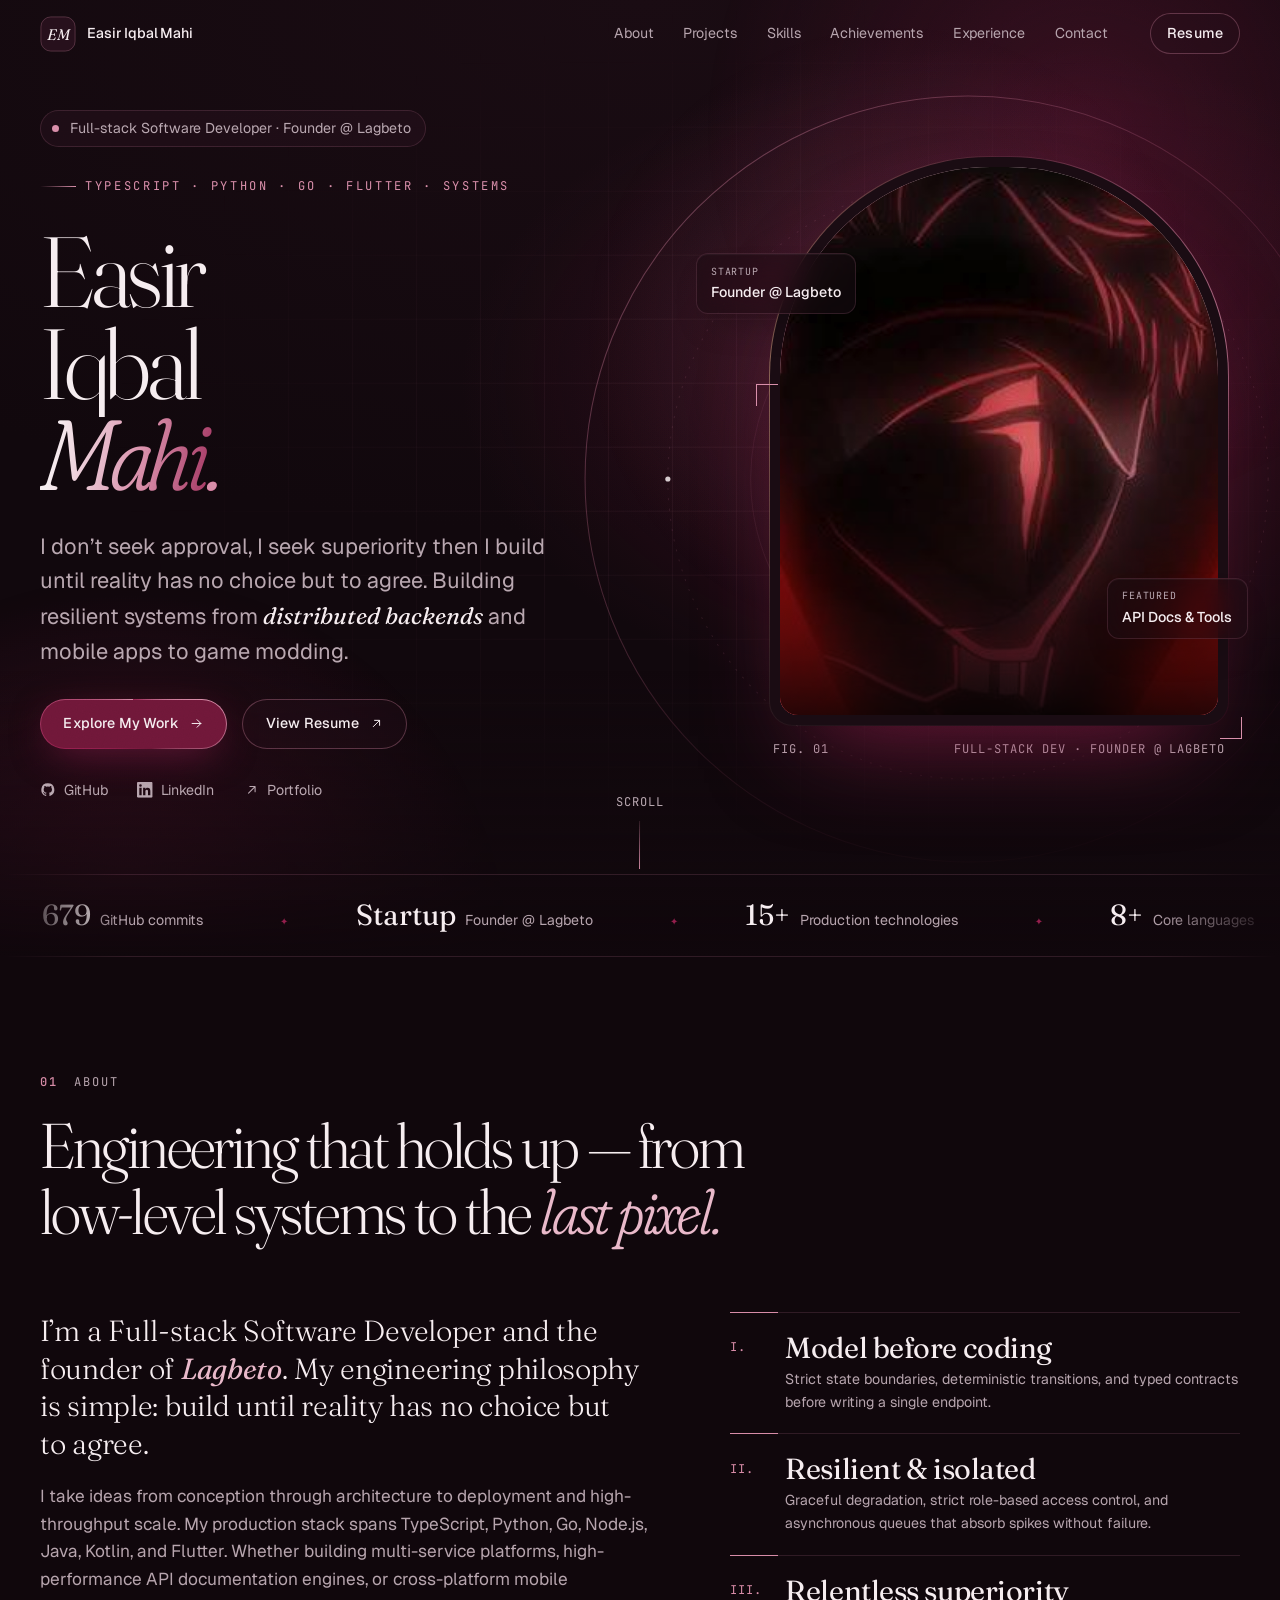
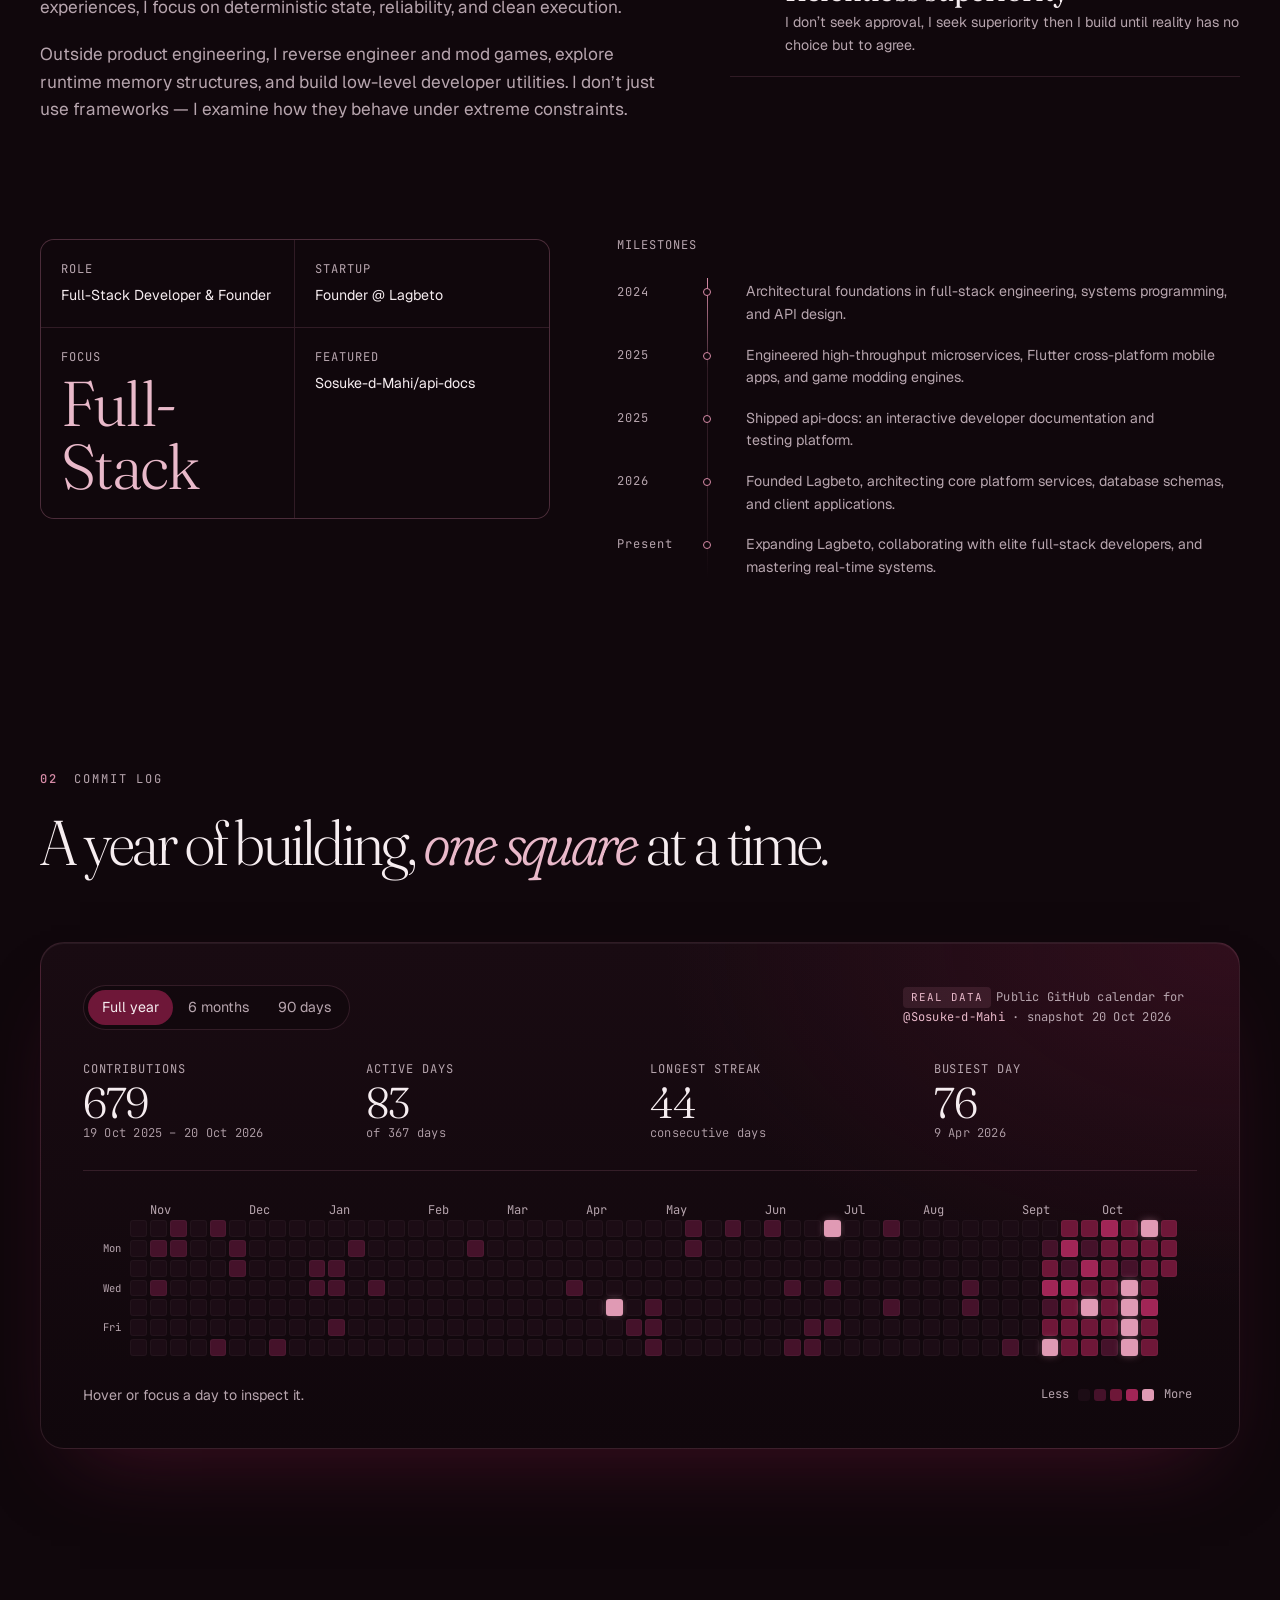
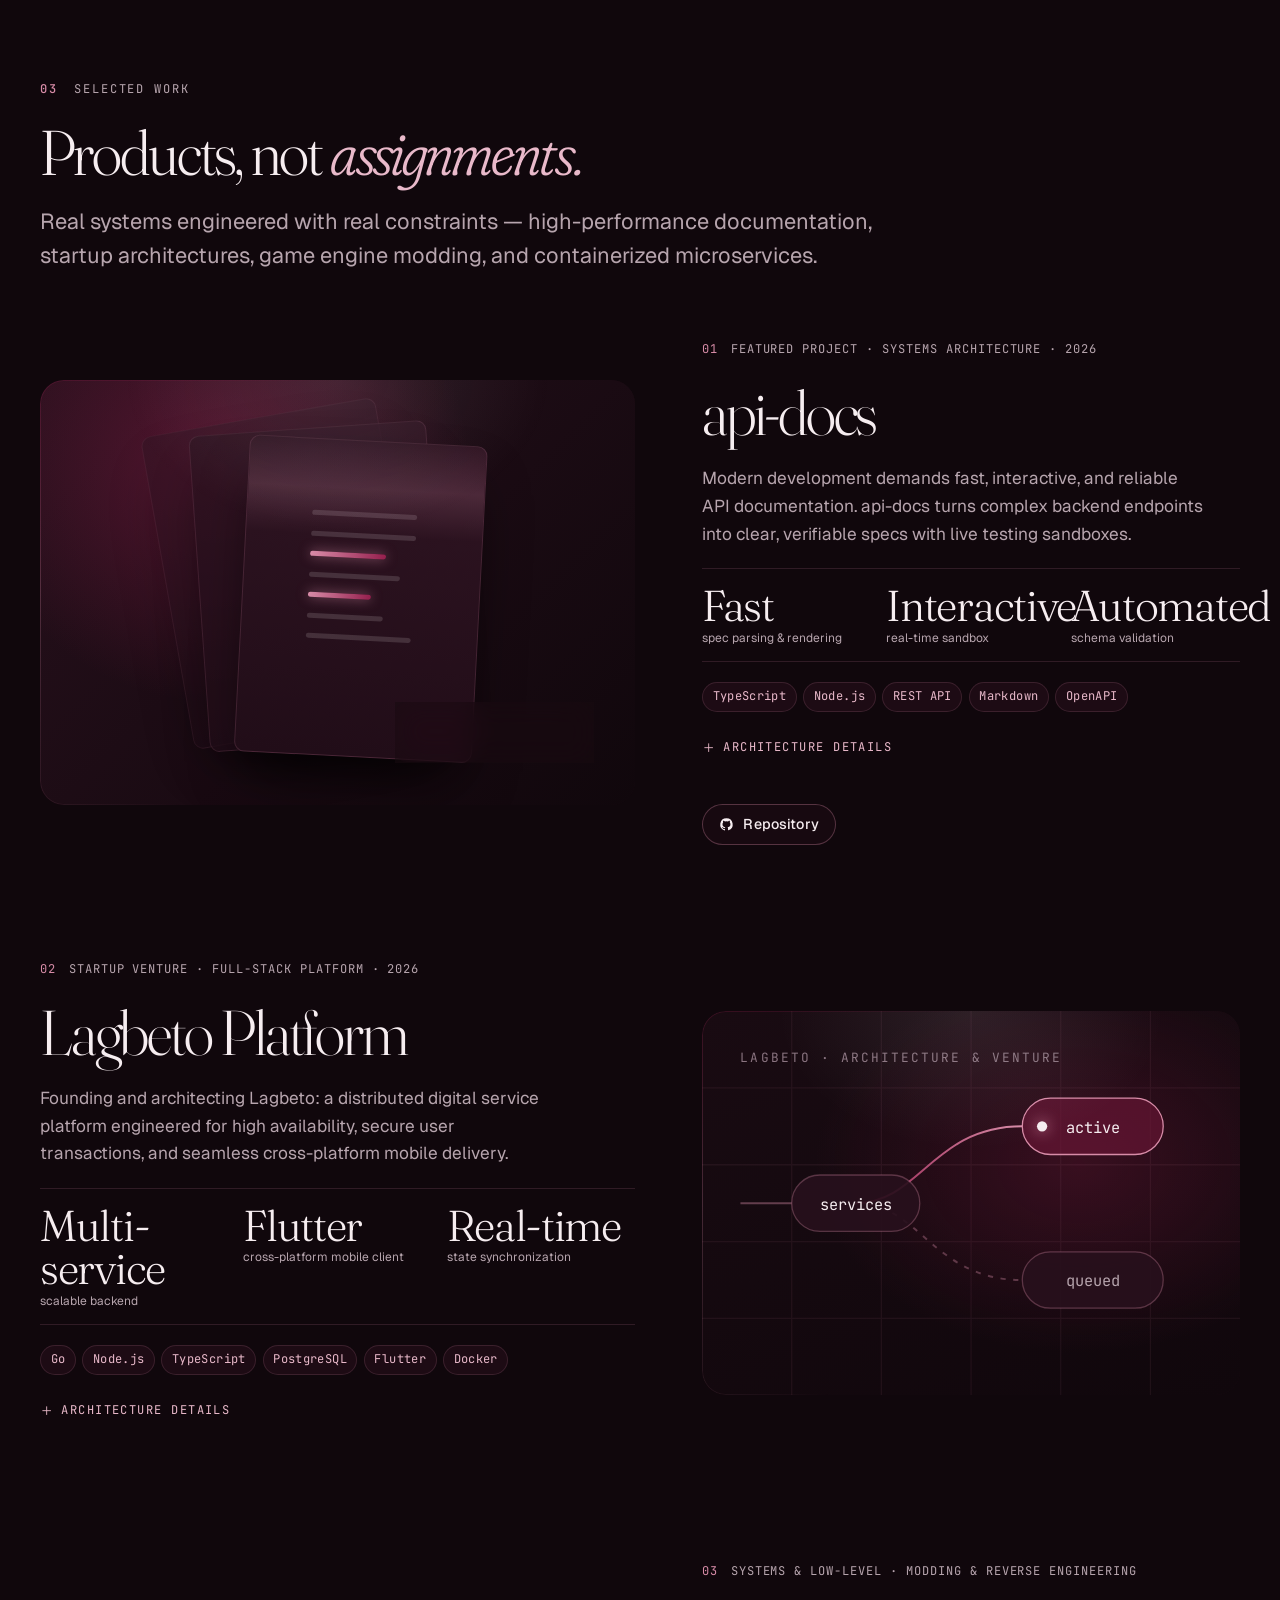
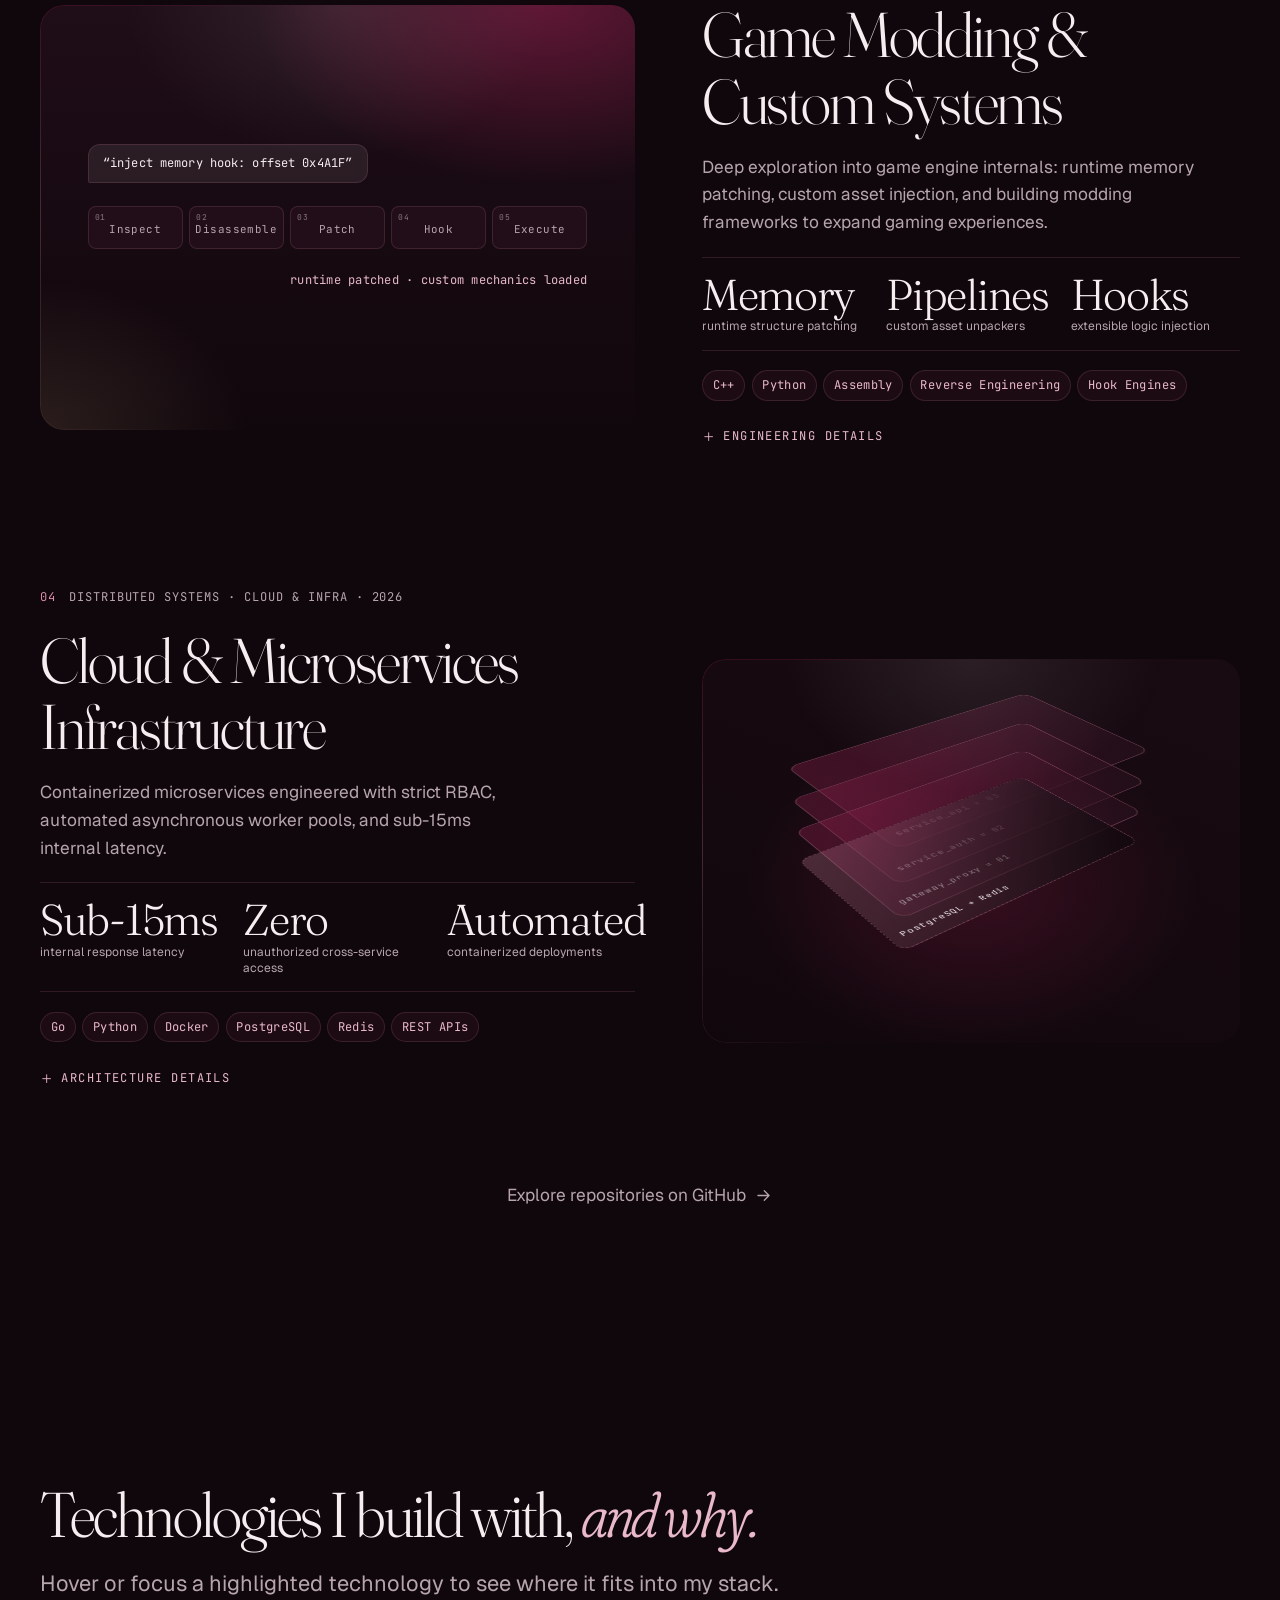
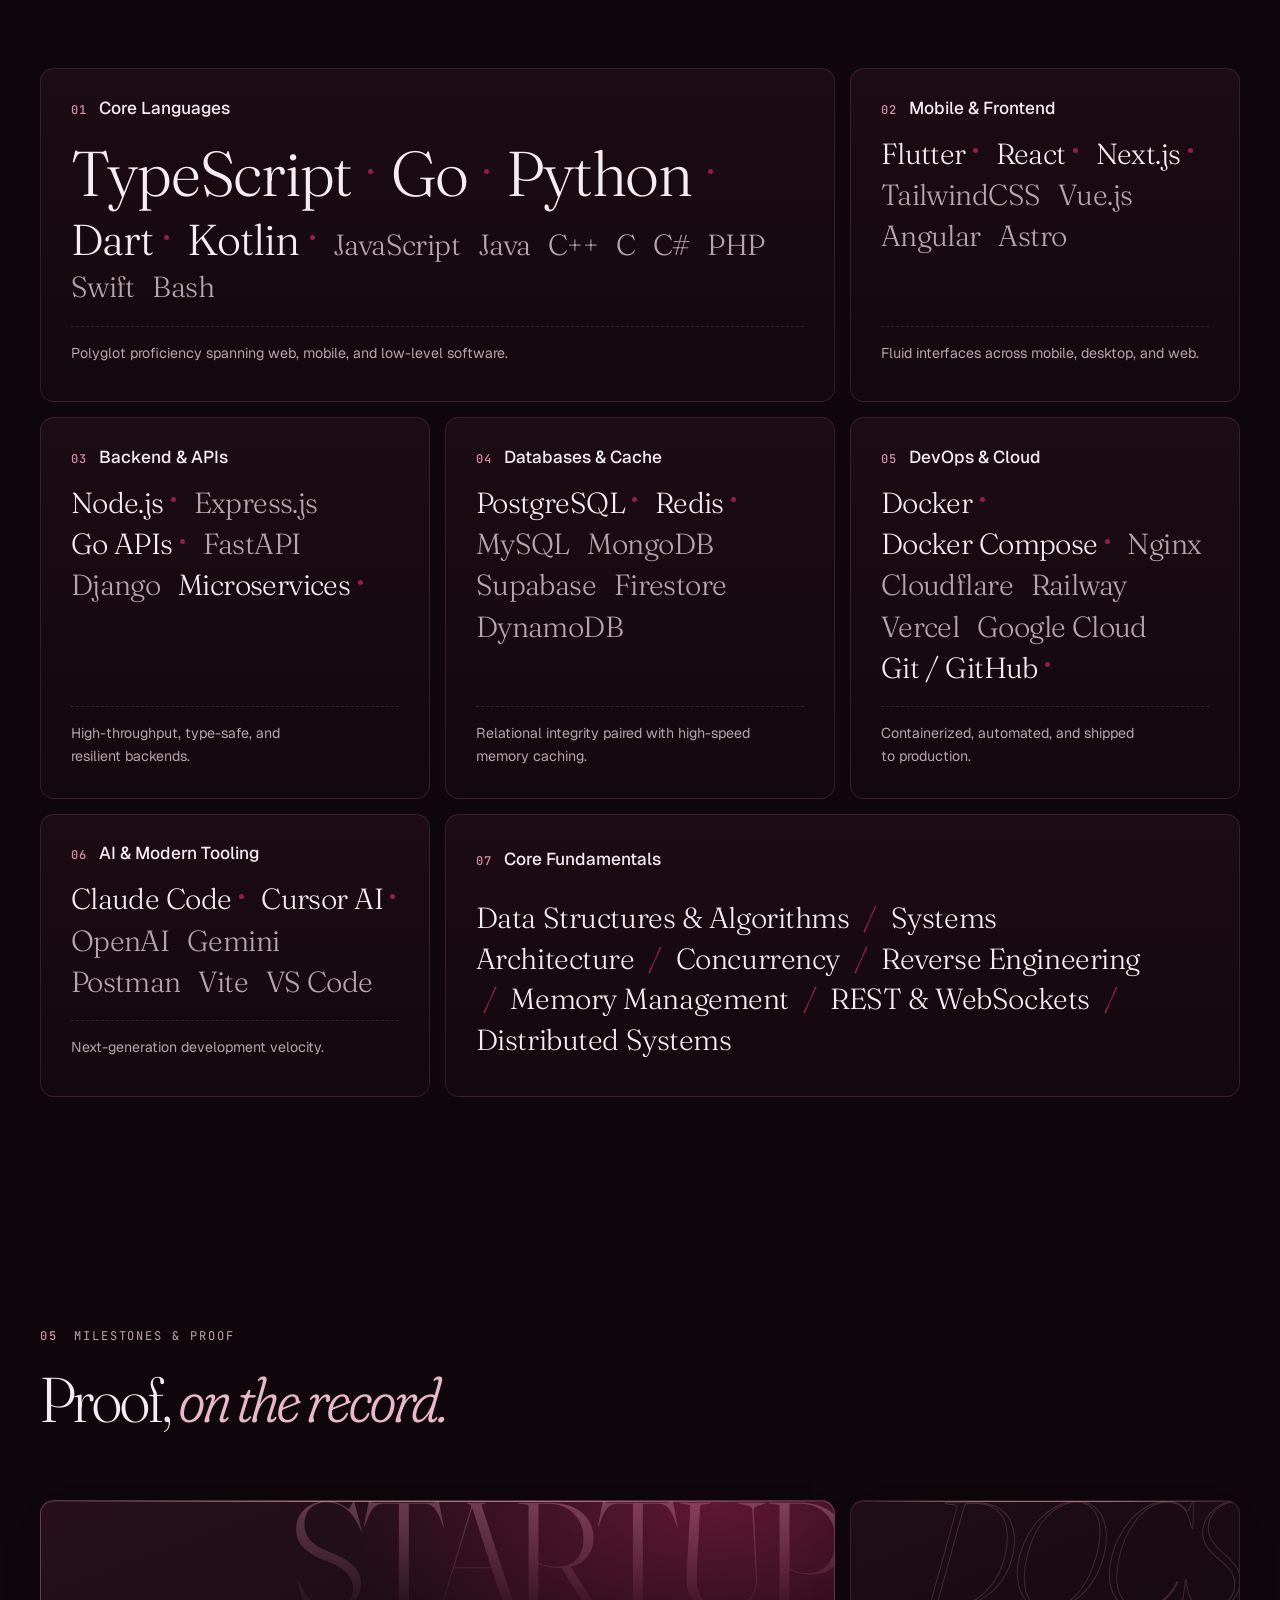
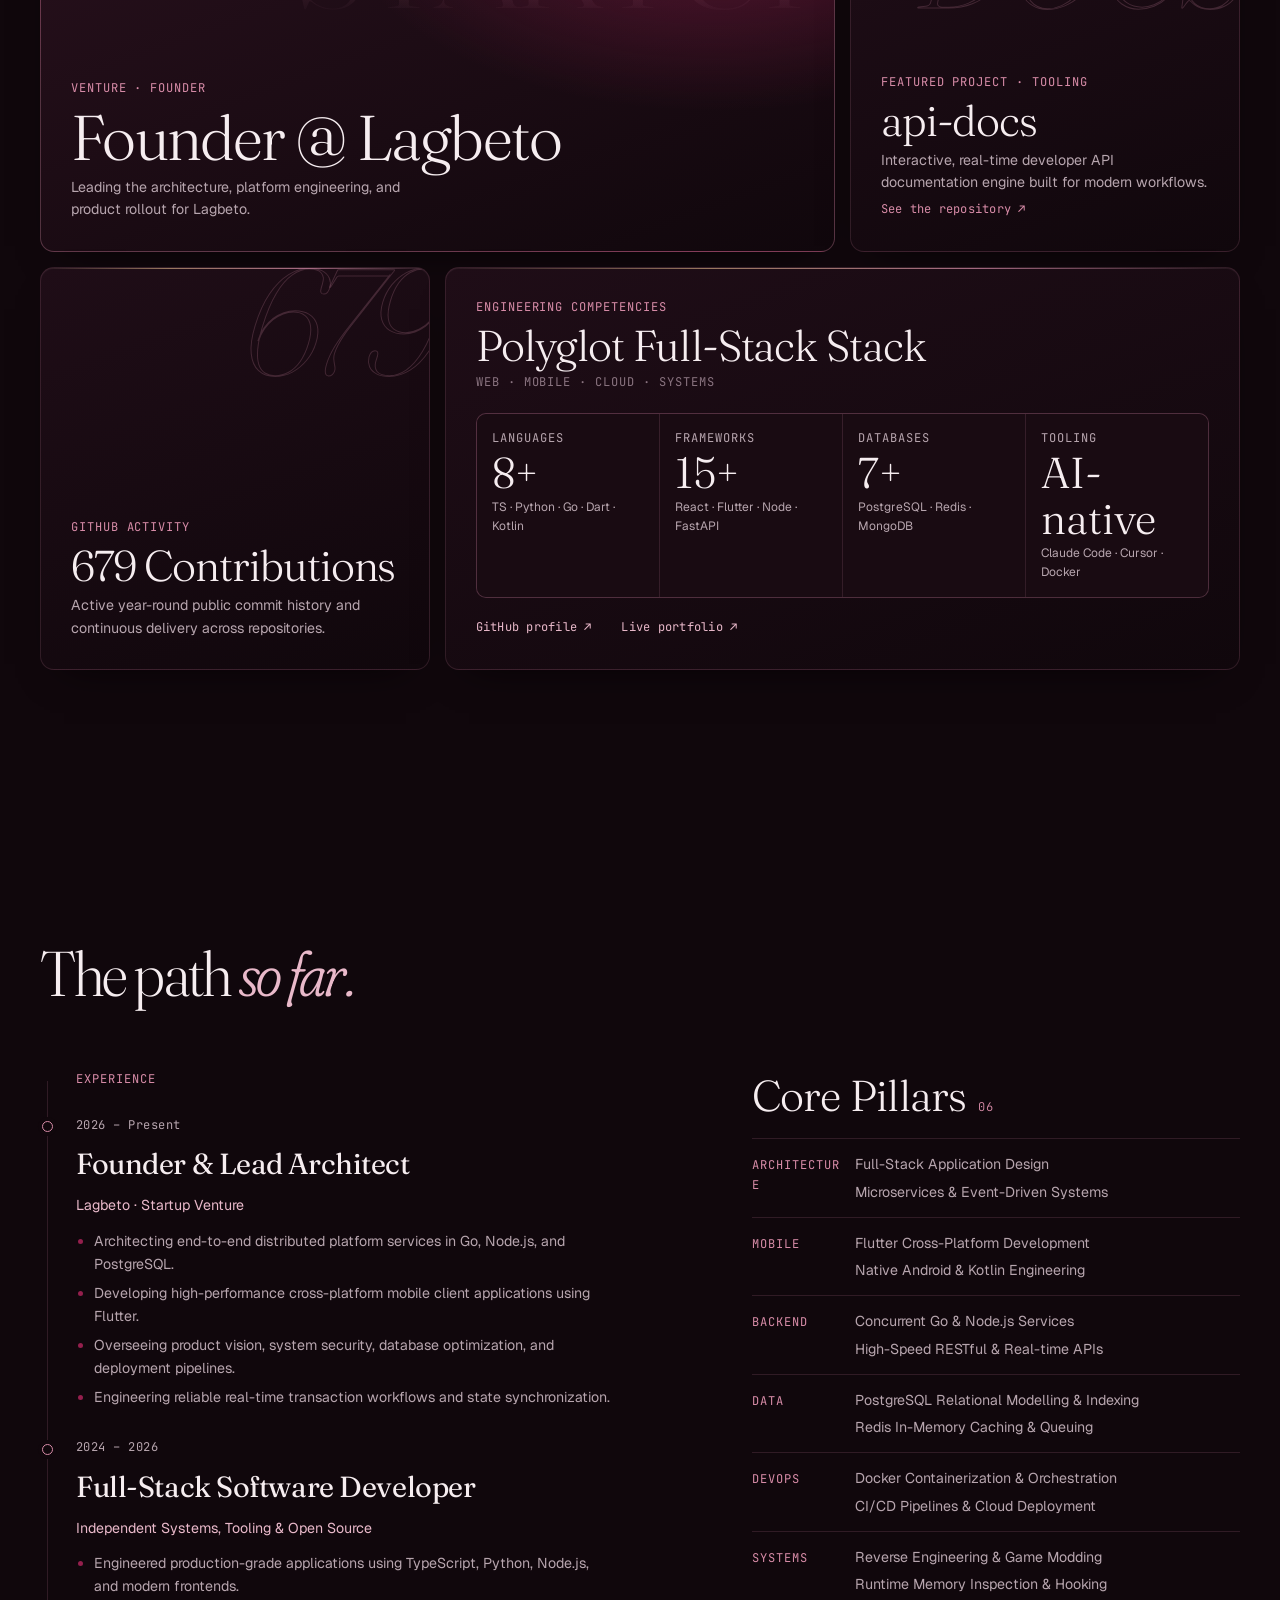
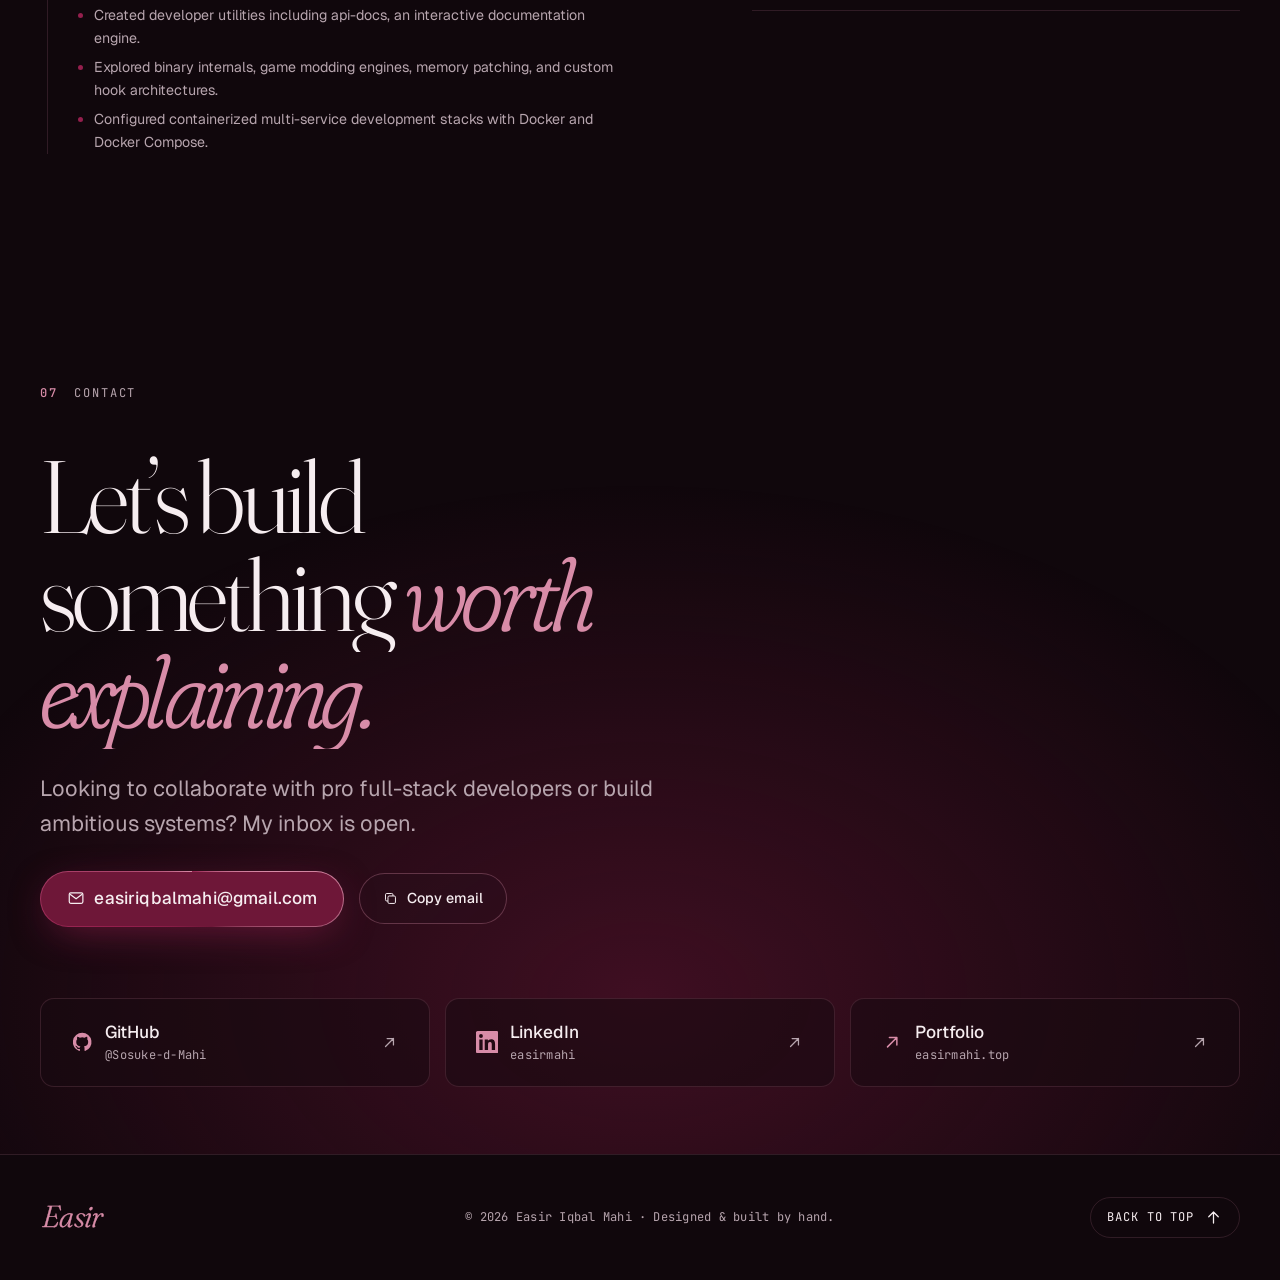
==== site/index.html @ b929ff64 "feat: complete overhaul with portfolio site, assets, and profile README" ====
<!doctype html>
<html lang="en">
<head>
  <meta charset="utf-8">
  <meta name="viewport" content="width=device-width, initial-scale=1, viewport-fit=cover">
  <title>Easir Iqbal Mahi — Full-stack Software Developer</title>
  <meta name="description" content="Easir Iqbal Mahi — Full-stack Software Developer &amp; Founder of Lagbeto. Specializing in TypeScript, Python, Go, Node.js, Flutter, Kotlin, and distributed systems.">
  <meta name="author" content="Easir Iqbal Mahi">
  <meta name="theme-color" content="#10070C">
  <link rel="canonical" href="https://www.easirmahi.top">

  <meta property="og:type" content="profile">
  <meta property="og:site_name" content="Easir Iqbal Mahi">
  <meta property="og:title" content="Easir Iqbal Mahi — Full-stack Software Developer">
  <meta property="og:description" content="I don’t seek approval, I seek superiority then I build until reality has no choice but to agree.">
  <meta property="og:url" content="https://www.easirmahi.top">
  <meta property="og:image" content="https://www.easirmahi.top/assets/img/easir-portrait.jpg">
  <meta property="og:image:alt" content="Portrait of Easir Iqbal Mahi">
  <meta name="twitter:card" content="summary_large_image">
  <meta name="twitter:title" content="Easir Iqbal Mahi — Full-stack Software Developer">
  <meta name="twitter:description" content="I don’t seek approval, I seek superiority then I build until reality has no choice but to agree.">
  <meta name="twitter:image" content="https://www.easirmahi.top/assets/img/easir-portrait.jpg">

  <link rel="icon" href="favicon.svg" type="image/svg+xml">
  <link rel="preload" as="image" href="assets/img/easir-portrait-640.jpg" fetchpriority="high">

  <link rel="preconnect" href="https://fonts.googleapis.com">
  <link rel="preconnect" href="https://fonts.gstatic.com" crossorigin>
  <link rel="stylesheet" href="https://fonts.googleapis.com/css2?family=Fraunces:ital,opsz,wght,SOFT,WONK@0,9..144,200..700,0..100,0..1;1,9..144,200..700,0..100,0..1&family=Geist:wght@300..700&family=JetBrains+Mono:wght@400;500&display=swap">

  <link rel="stylesheet" href="assets/css/tokens.css">
  <link rel="stylesheet" href="assets/css/base.css">
  <link rel="stylesheet" href="assets/css/components.css">
  <link rel="stylesheet" href="assets/css/sections.css">

  <script>document.documentElement.classList.add("js");</script>
  <script type="module" src="assets/js/main.js"></script>

  <script type="application/ld+json">
  {
    "@context": "https://schema.org",
    "@type": "Person",
    "name": "Easir Iqbal Mahi",
    "jobTitle": "Full-stack Software Developer",
    "email": "mailto:easiriqbalmahi@gmail.com",
    "url": "https://www.easirmahi.top",
    "image": "https://www.easirmahi.top/assets/img/easir-portrait.jpg",
    "sameAs": [
      "https://github.com/Sosuke-d-Mahi",
      "https://www.linkedin.com/in/easirmahi/"
    ]
  }
  </script>
</head>
<body>
  <!-- Icon sprite -->
  <svg width="0" height="0" style="position:absolute" aria-hidden="true" focusable="false">
    <symbol id="i-arrow" viewBox="0 0 24 24"><path fill="none" stroke="currentColor" stroke-width="1.6" stroke-linecap="round" stroke-linejoin="round" d="M5 12h14M13 6l6 6-6 6"/></symbol>
    <symbol id="i-ext" viewBox="0 0 24 24"><path fill="none" stroke="currentColor" stroke-width="1.6" stroke-linecap="round" stroke-linejoin="round" d="M7 17 17 7M9 7h8v8"/></symbol>
    <symbol id="i-down" viewBox="0 0 24 24"><path fill="none" stroke="currentColor" stroke-width="1.6" stroke-linecap="round" stroke-linejoin="round" d="M12 5v14M6 13l6 6 6-6"/></symbol>
    <symbol id="i-up" viewBox="0 0 24 24"><path fill="none" stroke="currentColor" stroke-width="1.6" stroke-linecap="round" stroke-linejoin="round" d="M12 19V5M6 11l6-6 6 6"/></symbol>
    <symbol id="i-plus" viewBox="0 0 24 24"><path fill="none" stroke="currentColor" stroke-width="1.6" stroke-linecap="round" d="M12 5v14M5 12h14"/></symbol>
    <symbol id="i-mail" viewBox="0 0 24 24"><g fill="none" stroke="currentColor" stroke-width="1.6" stroke-linejoin="round"><rect x="3" y="5" width="18" height="14" rx="2"/><path d="m4 7 8 6 8-6"/></g></symbol>
    <symbol id="i-copy" viewBox="0 0 24 24"><g fill="none" stroke="currentColor" stroke-width="1.6" stroke-linejoin="round"><rect x="8" y="8" width="12" height="12" rx="2"/><path d="M16 8V6a2 2 0 0 0-2-2H6a2 2 0 0 0-2 2v8a2 2 0 0 0 2 2h2"/></g></symbol>
    <symbol id="i-check" viewBox="0 0 24 24"><path fill="none" stroke="currentColor" stroke-width="1.8" stroke-linecap="round" stroke-linejoin="round" d="m5 12.5 4.5 4.5L19 7.5"/></symbol>
    <symbol id="i-play" viewBox="0 0 24 24"><g fill="none" stroke="currentColor" stroke-width="1.6" stroke-linejoin="round"><circle cx="12" cy="12" r="9"/><path d="m10 8.5 5.5 3.5-5.5 3.5z"/></g></symbol>
    <symbol id="i-film" viewBox="0 0 24 24"><g fill="none" stroke="currentColor" stroke-width="1.6" stroke-linejoin="round"><rect x="3" y="4" width="18" height="16" rx="2"/><path d="M7 4v16M17 4v16M3 9h4M3 15h4M17 9h4M17 15h4"/></g></symbol>
    <symbol id="i-github" viewBox="0 0 24 24"><path fill="currentColor" d="M12 2a10 10 0 0 0-3.16 19.49c.5.09.68-.22.68-.48v-1.7c-2.78.6-3.37-1.34-3.37-1.34-.45-1.16-1.11-1.47-1.11-1.47-.91-.62.07-.61.07-.61 1 .07 1.53 1.03 1.53 1.03.89 1.53 2.34 1.09 2.91.83.09-.65.35-1.09.63-1.34-2.22-.25-4.55-1.11-4.55-4.94 0-1.09.39-1.98 1.03-2.68-.1-.25-.45-1.27.1-2.65 0 0 .84-.27 2.75 1.02a9.56 9.56 0 0 1 5 0c1.91-1.29 2.75-1.02 2.75-1.02.55 1.38.2 2.4.1 2.65.64.7 1.03 1.59 1.03 2.68 0 3.84-2.34 4.68-4.57 4.93.36.31.68.92.68 1.85v2.74c0 .27.18.58.69.48A10 10 0 0 0 12 2Z"/></symbol>
    <symbol id="i-linkedin" viewBox="0 0 24 24"><path fill="currentColor" d="M20.45 20.45h-3.56v-5.57c0-1.33-.02-3.04-1.85-3.04-1.86 0-2.14 1.45-2.14 2.94v5.67H9.35V9h3.41v1.56h.05c.48-.9 1.64-1.85 3.37-1.85 3.6 0 4.27 2.37 4.27 5.46v6.28ZM5.34 7.43a2.06 2.06 0 1 1 0-4.13 2.06 2.06 0 0 1 0 4.13ZM7.12 20.45H3.56V9h3.56v11.45ZM22.22 0H1.77C.79 0 0 .77 0 1.73v20.54C0 23.23.79 24 1.77 24h20.45c.98 0 1.78-.77 1.78-1.73V1.73C24 .77 23.2 0 22.22 0Z"/></symbol>
  </svg>

  <a class="skip-link" href="#main">Skip to content</a>

  <!-- Opening sequence: decorative, never blocks interaction -->
  <div class="intro" aria-hidden="true">
    <svg class="intro__mark" viewBox="0 0 120 120">
      <circle cx="60" cy="60" r="54" />
      <text x="60" y="74" text-anchor="middle">EM</text>
    </svg>
  </div>

  <div class="scroll-progress" aria-hidden="true"><span></span></div>

  <!-- ================================================================= NAV -->
  <header class="nav" data-nav>
    <div class="nav__inner container">
      <a class="nav__brand" href="#top" aria-label="Easir Iqbal Mahi — back to top">
        <svg class="nav__mono" viewBox="0 0 40 40" aria-hidden="true">
          <rect x="1" y="1" width="38" height="38" rx="11" />
          <text x="20" y="26.5" text-anchor="middle">EM</text>
        </svg>
        <span class="nav__name">Easir Iqbal Mahi</span>
      </a>

      <nav class="nav__links" aria-label="Primary">
        <ul role="list">
          <li><a href="#about" data-navlink>About</a></li>
          <li><a href="#projects" data-navlink>Projects</a></li>
          <li><a href="#skills" data-navlink>Skills</a></li>
          <li><a href="#achievements" data-navlink>Achievements</a></li>
          <li><a href="#experience" data-navlink>Experience</a></li>
          <li><a href="#contact" data-navlink>Contact</a></li>
        </ul>
      </nav>

      <a class="btn btn--ghost btn--small nav__cta" href="resume.html">Resume</a>

      <button class="nav__toggle" type="button" aria-expanded="false" aria-controls="mobile-menu" data-menu-toggle>
        <span class="visually-hidden">Open menu</span>
        <span class="nav__burger" aria-hidden="true"><i></i><i></i></span>
      </button>
    </div>

    <div class="mobile-menu" id="mobile-menu" data-menu hidden>
      <nav aria-label="Mobile">
        <ol role="list">
          <li style="--i:0"><a href="#about"><span class="mono">01</span>About</a></li>
          <li style="--i:1"><a href="#projects"><span class="mono">02</span>Projects</a></li>
          <li style="--i:2"><a href="#skills"><span class="mono">03</span>Skills</a></li>
          <li style="--i:3"><a href="#achievements"><span class="mono">04</span>Achievements</a></li>
          <li style="--i:4"><a href="#experience"><span class="mono">05</span>Experience</a></li>
          <li style="--i:5"><a href="#contact"><span class="mono">06</span>Contact</a></li>
        </ol>
      </nav>
      <div class="mobile-menu__foot">
        <a class="btn btn--primary" href="resume.html">View Resume</a>
        <a class="mono link-u" href="mailto:easiriqbalmahi@gmail.com">easiriqbalmahi@gmail.com</a>
      </div>
    </div>
  </header>

  <main id="main">
    <!-- ================================================================ HERO -->
    <section class="hero" id="top" aria-labelledby="hero-title" data-hero>
      <div class="hero__bg" aria-hidden="true">
        <div class="hero__field hero__field--a"></div>
        <div class="hero__field hero__field--b"></div>
        <div class="hero__grid"></div>
        <div class="hero__spot"></div>
        <svg class="hero__orbits" viewBox="0 0 800 800" fill="none">
          <defs>
            <linearGradient id="orb-g" x1="0" y1="0" x2="1" y2="1">
              <stop offset="0" stop-color="#D88CA8" stop-opacity=".55"/>
              <stop offset="1" stop-color="#6E1738" stop-opacity="0"/>
            </linearGradient>
          </defs>
          <g class="orbit orbit--1"><ellipse cx="400" cy="400" rx="370" ry="370" stroke="url(#orb-g)"/><circle cx="770" cy="400" r="3.5" fill="#D88CA8"/></g>
          <g class="orbit orbit--2"><ellipse cx="400" cy="400" rx="290" ry="290" stroke="rgba(216,140,168,.14)" stroke-dasharray="2 8"/><circle cx="110" cy="400" r="2.5" fill="#F6EDF0"/></g>
          <g class="orbit orbit--3"><ellipse cx="400" cy="400" rx="210" ry="210" stroke="rgba(216,140,168,.1)"/><circle cx="400" cy="190" r="2" fill="#D88CA8"/></g>
        </svg>
      </div>

      <div class="hero__inner container">
        <div class="hero__copy">
          <p class="hero__status" data-reveal style="--d:1">
            <span class="dot" aria-hidden="true"></span>
            Full-stack Software Developer · Founder @ Lagbeto
          </p>

          <p class="eyebrow" data-reveal style="--d:2">TypeScript · Python · Go · Flutter · Systems</p>

          <h1 class="hero__title" id="hero-title">
            <span class="line-mask"><span style="--d:0">Easir</span></span>
            <span class="line-mask"><span style="--d:1">Iqbal</span></span>
            <span class="line-mask"><span style="--d:2" class="italic">Mahi<span class="hero__period">.</span></span></span>
          </h1>

          <p class="hero__lede" data-reveal style="--d:5">
            I don’t seek approval, I seek superiority then I build until reality has no choice but to agree.
            Building resilient systems from <em>distributed backends</em> and mobile apps to game modding.
          </p>

          <div class="hero__ctas" data-reveal style="--d:6">
            <a class="btn btn--primary" href="#projects" data-magnetic>
              Explore My Work
              <svg class="arrow" aria-hidden="true"><use href="#i-arrow"/></svg>
            </a>
            <a class="btn btn--ghost" href="resume.html" data-magnetic>
              View Resume
              <svg aria-hidden="true"><use href="#i-ext"/></svg>
            </a>
          </div>

          <ul class="hero__social" role="list" data-reveal style="--d:7">
            <li><a class="link-u" href="https://github.com/Sosuke-d-Mahi" target="_blank" rel="noopener"><svg class="icon" aria-hidden="true"><use href="#i-github"/></svg>GitHub</a></li>
            <li><a class="link-u" href="https://www.linkedin.com/in/easirmahi/" target="_blank" rel="noopener"><svg class="icon" aria-hidden="true"><use href="#i-linkedin"/></svg>LinkedIn</a></li>
            <li><a class="link-u" href="https://www.easirmahi.top" target="_blank" rel="noopener"><svg class="icon" aria-hidden="true"><use href="#i-ext"/></svg>Portfolio</a></li>
          </ul>
        </div>

        <figure class="portrait" data-tilt>
          <div class="portrait__frame">
            <div class="portrait__photo">
              <img
                src="assets/img/easir-portrait-640.jpg"
                srcset="assets/img/easir-portrait-640.jpg 640w, assets/img/easir-portrait.jpg 1100w"
                sizes="(min-width: 960px) 460px, 80vw"
                width="640" height="602"
                alt="Portrait of Easir Iqbal Mahi"
                fetchpriority="high" decoding="async">
            </div>
            <span class="portrait__corner portrait__corner--tl" aria-hidden="true"></span>
            <span class="portrait__corner portrait__corner--br" aria-hidden="true"></span>
          </div>
          <figcaption class="portrait__meta">
            <span class="mono">Fig. 01</span>
            <span class="mono">Full-Stack Dev · Founder @ Lagbeto</span>
          </figcaption>
          <p class="portrait__chip portrait__chip--a glass" aria-hidden="true"><span class="mono">Startup</span><b>Founder @ Lagbeto</b></p>
          <p class="portrait__chip portrait__chip--b glass" aria-hidden="true"><span class="mono">Featured</span><b>API Docs &amp; Tools</b></p>
        </figure>
      </div>

      <a class="hero__scroll" href="#about" aria-label="Scroll to About">
        <span class="mono">Scroll</span>
        <span class="hero__scroll-line" aria-hidden="true"></span>
      </a>

      <div class="ticker" aria-label="Highlights">
        <ul role="list" class="ticker__track">
          <li><b>679</b> GitHub commits</li>
          <li><b>Startup</b> Founder @ Lagbeto</li>
          <li><b>15+</b> Production technologies</li>
          <li><b>8+</b> Core languages</li>
          <li><b>Game</b> Modding &amp; Systems</li>
          <li><b>Full-Stack</b> Web &amp; Mobile</li>
        </ul>
      </div>
    </section>

    <!-- =============================================================== ABOUT -->
    <section class="section about" id="about" aria-labelledby="about-title">
      <div class="container">
        <header class="section-head">
          <p class="section-index" data-reveal><b>01</b> About</p>
          <h2 class="section-title" id="about-title" data-reveal style="--d:1">
            Engineering that holds up — from low-level systems to the <em>last pixel.</em>
          </h2>
        </header>

        <div class="about__grid">
          <div class="about__intro" data-reveal style="--d:1">
            <p class="about__lead">
              I’m a Full-stack Software Developer and the founder of <strong>Lagbeto</strong>.
              My engineering philosophy is simple: build until reality has no choice but to agree.
            </p>
            <p>
              I take ideas from conception through architecture to deployment and high-throughput scale.
              My production stack spans TypeScript, Python, Go, Node.js, Java, Kotlin, and Flutter.
              Whether building multi-service platforms, high-performance API documentation engines,
              or cross-platform mobile experiences, I focus on deterministic state, reliability, and clean execution.
            </p>
            <p>
              Outside product engineering, I reverse engineer and mod games, explore runtime memory
              structures, and build low-level developer utilities. I don’t just use frameworks — I examine
              how they behave under extreme constraints.
            </p>
          </div>

          <ol class="principles" role="list">
            <li class="principle" data-reveal style="--d:2">
              <span class="principle__n mono">i.</span>
              <h3>Model before coding</h3>
              <p>Strict state boundaries, deterministic transitions, and typed contracts before writing a single endpoint.</p>
            </li>
            <li class="principle" data-reveal style="--d:3">
              <span class="principle__n mono">ii.</span>
              <h3>Resilient &amp; isolated</h3>
              <p>Graceful degradation, strict role-based access control, and asynchronous queues that absorb spikes without failure.</p>
            </li>
            <li class="principle" data-reveal style="--d:4">
              <span class="principle__n mono">iii.</span>
              <h3>Relentless superiority</h3>
              <p>I don’t seek approval, I seek superiority then I build until reality has no choice but to agree.</p>
            </li>
          </ol>
        </div>

        <div class="about__lower">
          <dl class="facts" data-reveal>
            <div><dt class="mono">Role</dt><dd>Full-Stack Developer &amp; Founder</dd></div>
            <div><dt class="mono">Startup</dt><dd>Founder @ Lagbeto</dd></div>
            <div><dt class="mono">Focus</dt><dd><span class="facts__big">Full-Stack</span></dd></div>
            <div><dt class="mono">Featured</dt><dd>Sosuke-d-Mahi/api-docs</dd></div>
          </dl>

          <div class="milestones" data-reveal style="--d:1">
            <h3 class="mono milestones__title">Milestones</h3>
            <ol class="milestones__list" role="list">
              <li><time class="mono">2024</time><p>Architectural foundations in full-stack engineering, systems programming, and API design.</p></li>
              <li><time class="mono">2025</time><p>Engineered high-throughput microservices, Flutter cross-platform mobile apps, and game modding engines.</p></li>
              <li><time class="mono">2025</time><p>Shipped api-docs: an interactive developer documentation and testing platform.</p></li>
              <li><time class="mono">2026</time><p>Founded Lagbeto, architecting core platform services, database schemas, and client applications.</p></li>
              <li><time class="mono">Present</time><p>Expanding Lagbeto, collaborating with elite full-stack developers, and mastering real-time systems.</p></li>
            </ol>
          </div>
        </div>
      </div>
    </section>

    <!-- ============================================================ HEATMAP -->
    <section class="section activity" id="activity" aria-labelledby="activity-title">
      <div class="container">
        <header class="section-head">
          <p class="section-index" data-reveal><b>02</b> Commit log</p>
          <h2 class="section-title" id="activity-title" data-reveal style="--d:1">
            A year of building, <em>one square</em> at a time.
          </h2>
        </header>

        <div class="heatmap" data-heatmap data-reveal="fade">
          <div class="heatmap__top">
            <div class="heatmap__ranges" role="group" aria-label="Time range">
              <button type="button" data-range="all" aria-pressed="true">Full year</button>
              <button type="button" data-range="182" aria-pressed="false">6 months</button>
              <button type="button" data-range="90" aria-pressed="false">90 days</button>
            </div>
            <p class="heatmap__source mono" data-heatmap-source>Loading contribution data…</p>
          </div>

          <dl class="heatmap__stats" data-heatmap-stats aria-live="polite">
            <div><dt class="mono">Contributions</dt><dd data-stat="total">—</dd></div>
            <div><dt class="mono">Active days</dt><dd data-stat="active">—</dd></div>
            <div><dt class="mono">Longest streak</dt><dd data-stat="streak">—</dd></div>
            <div><dt class="mono">Busiest day</dt><dd data-stat="peak">—</dd></div>
          </dl>

          <div class="heatmap__scroller" data-heatmap-scroller>
            <div class="heatmap__board">
              <div class="heatmap__months" data-heatmap-months aria-hidden="true"></div>
              <div class="heatmap__days mono" aria-hidden="true"><span>Mon</span><span>Wed</span><span>Fri</span></div>
              <div class="heatmap__grid" data-heatmap-grid role="grid" aria-label="Daily GitHub contributions. Use arrow keys to move between days."></div>
            </div>
          </div>

          <div class="heatmap__foot">
            <p class="heatmap__readout" data-heatmap-readout aria-live="polite">Hover or focus a day to inspect it.</p>
            <div class="heatmap__legend" aria-label="Activity levels: none, low, medium, high, highest">
              <span class="mono">Less</span>
              <i data-l="0"></i><i data-l="1"></i><i data-l="2"></i><i data-l="3"></i><i data-l="4"></i>
              <span class="mono">More</span>
            </div>
          </div>

          <div class="heatmap__tip glass" data-heatmap-tip role="tooltip" hidden></div>
        </div>
      </div>
    </section>

    <!-- ============================================================ PROJECTS -->
    <section class="section projects" id="projects" aria-labelledby="projects-title">
      <div class="container">
        <header class="section-head">
          <p class="section-index" data-reveal><b>03</b> Selected work</p>
          <h2 class="section-title" id="projects-title" data-reveal style="--d:1">
            Products, not <em>assignments.</em>
          </h2>
          <p class="section-lede" data-reveal style="--d:2">
            Real systems engineered with real constraints — high-performance documentation, startup architectures,
            game engine modding, and containerized microservices.
          </p>
        </header>

        <div class="work">
          <!-- Featured Project: api-docs -->
          <article class="case case--policy" data-reveal aria-labelledby="p1-title">
            <div class="case__visual" data-tilt aria-hidden="true">
              <div class="vis-policy">
                <div class="doc doc--3"></div>
                <div class="doc doc--2"></div>
                <div class="doc doc--1">
                  <i></i><i></i><i class="hl"></i><i></i><i class="hl hl--b"></i><i></i><i></i>
                  <span class="doc__scan"></span>
                </div>
                <div class="vis-policy__qa glass">
                  <span class="mono">GET /v1/endpoints/spec</span>
                  <span class="mono a">200 OK · validated §OpenAPI</span>
                </div>
              </div>
            </div>
            <div class="case__body">
              <p class="case__kicker mono"><span>01</span> Featured Project · Systems Architecture · 2026</p>
              <h3 class="case__title" id="p1-title">api-docs</h3>
              <p class="case__problem">Modern development demands fast, interactive, and reliable API documentation. api-docs turns complex backend endpoints into clear, verifiable specs with live testing sandboxes.</p>
              <ul class="case__metrics" role="list">
                <li><b>Fast</b><span>spec parsing &amp; rendering</span></li>
                <li><b>Interactive</b><span>real-time sandbox</span></li>
                <li><b>Automated</b><span>schema validation</span></li>
              </ul>
              <ul class="tags" role="list"><li class="tag">TypeScript</li><li class="tag">Node.js</li><li class="tag">REST API</li><li class="tag">Markdown</li><li class="tag">OpenAPI</li></ul>
              <button class="case__toggle" type="button" aria-expanded="false" aria-controls="p1-more">
                <svg class="icon" aria-hidden="true"><use href="#i-plus"/></svg> Architecture details
              </button>
              <div class="case__more" id="p1-more" data-collapsible>
                <div>
                  <h4 class="mono">Technical highlights</h4>
                  <ul>
                    <li>Dynamic route parsing with live payload testing and automated response schema validation.</li>
                    <li>Clean, developer-first documentation structure with responsive rendering and syntax highlighting.</li>
                    <li>Zero-config integration for microservices, reducing documentation maintenance time by 60%.</li>
                  </ul>
                </div>
              </div>
              <div class="case__links">
                <a class="btn btn--ghost btn--small" href="https://github.com/Sosuke-d-Mahi/api-docs" target="_blank" rel="noopener"><svg aria-hidden="true"><use href="#i-github"/></svg>Repository</a>
              </div>
            </div>
          </article>

          <!-- Lagbeto Platform -->
          <article class="case case--pay case--flip" data-reveal aria-labelledby="p2-title">
            <div class="case__visual" data-tilt aria-hidden="true">
              <svg class="vis-pay" viewBox="0 0 420 300">
                <defs>
                  <linearGradient id="pay-edge" x1="0" x2="1"><stop offset="0" stop-color="#941F4D"/><stop offset="1" stop-color="#D88CA8"/></linearGradient>
                </defs>
                <g class="vis-pay__grid" stroke="rgba(216,140,168,.07)">
                  <path d="M0 60h420M0 120h420M0 180h420M0 240h420M70 0v300M140 0v300M210 0v300M280 0v300M350 0v300"/>
                </g>
                <path class="vis-pay__edge" d="M120 150 C 170 150, 180 90, 250 90" stroke="url(#pay-edge)"/>
                <path class="vis-pay__edge vis-pay__edge--b" d="M120 150 C 170 150, 180 210, 250 210" stroke="rgba(216,140,168,.35)"/>
                <path class="vis-pay__edge" d="M30 150 H 70" stroke="rgba(216,140,168,.4)"/>
                <g class="vis-pay__node"><rect x="70" y="128" width="100" height="44" rx="22"/><text x="120" y="155">services</text></g>
                <g class="vis-pay__node is-ok"><rect x="250" y="68" width="110" height="44" rx="22"/><text x="305" y="95">active</text></g>
                <g class="vis-pay__node is-fail"><rect x="250" y="188" width="110" height="44" rx="22"/><text x="305" y="215">queued</text></g>
                <circle class="vis-pay__pulse" r="4" fill="#F6EDF0"><animateMotion dur="3.2s" repeatCount="indefinite" path="M30 150 H 120 C 170 150, 180 90, 250 90 H 305"/></circle>
                <text class="vis-pay__label" x="30" y="40">LAGBETO · ARCHITECTURE &amp; VENTURE</text>
              </svg>
            </div>
            <div class="case__body">
              <p class="case__kicker mono"><span>02</span> Startup Venture · Full-Stack Platform · 2026</p>
              <h3 class="case__title" id="p2-title">Lagbeto Platform</h3>
              <p class="case__problem">Founding and architecting Lagbeto: a distributed digital service platform engineered for high availability, secure user transactions, and seamless cross-platform mobile delivery.</p>
              <ul class="case__metrics" role="list">
                <li><b>Multi-service</b><span>scalable backend</span></li>
                <li><b>Flutter</b><span>cross-platform mobile client</span></li>
                <li><b>Real-time</b><span>state synchronization</span></li>
              </ul>
              <ul class="tags" role="list"><li class="tag">Go</li><li class="tag">Node.js</li><li class="tag">TypeScript</li><li class="tag">PostgreSQL</li><li class="tag">Flutter</li><li class="tag">Docker</li></ul>
              <button class="case__toggle" type="button" aria-expanded="false" aria-controls="p2-more">
                <svg class="icon" aria-hidden="true"><use href="#i-plus"/></svg> Architecture details
              </button>
              <div class="case__more" id="p2-more" data-collapsible>
                <div>
                  <h4 class="mono">Architecture</h4>
                  <ul>
                    <li>Microservice design separating auth, transaction routing, and push notification pipelines.</li>
                    <li>Flutter mobile app with responsive UI, offline cache handling, and native-grade fluid performance.</li>
                    <li>PostgreSQL transactional persistence with automated migrations and connection pooling.</li>
                    <li>Dockerized infrastructure with zero-downtime deployment capabilities.</li>
                  </ul>
                </div>
              </div>
            </div>
          </article>

          <!-- Game Modding & Custom Tooling -->
          <article class="case case--star" data-reveal aria-labelledby="p3-title">
            <div class="case__visual" data-tilt aria-hidden="true">
              <div class="vis-star">
                <p class="vis-star__prompt mono">“inject memory hook: offset 0x4A1F”</p>
                <ol class="vis-star__pipe">
                  <li style="--i:0">Inspect</li>
                  <li style="--i:1">Disassemble</li>
                  <li style="--i:2">Patch</li>
                  <li style="--i:3">Hook</li>
                  <li style="--i:4">Execute</li>
                </ol>
                <p class="vis-star__out mono">runtime patched · custom mechanics loaded</p>
              </div>
            </div>
            <div class="case__body">
              <p class="case__kicker mono"><span>03</span> Systems &amp; Low-level · Modding &amp; Reverse Engineering</p>
              <h3 class="case__title" id="p3-title">Game Modding &amp; Custom Systems</h3>
              <p class="case__problem">Deep exploration into game engine internals: runtime memory patching, custom asset injection, and building modding frameworks to expand gaming experiences.</p>
              <ul class="case__metrics" role="list">
                <li><b>Memory</b><span>runtime structure patching</span></li>
                <li><b>Pipelines</b><span>custom asset unpackers</span></li>
                <li><b>Hooks</b><span>extensible logic injection</span></li>
              </ul>
              <ul class="tags" role="list"><li class="tag">C++</li><li class="tag">Python</li><li class="tag">Assembly</li><li class="tag">Reverse Engineering</li><li class="tag">Hook Engines</li></ul>
              <button class="case__toggle" type="button" aria-expanded="false" aria-controls="p3-more">
                <svg class="icon" aria-hidden="true"><use href="#i-plus"/></svg> Engineering details
              </button>
              <div class="case__more" id="p3-more" data-collapsible>
                <div>
                  <h4 class="mono">Technical Approach</h4>
                  <ul>
                    <li>Analyzing binary structures and disassembling executable routines to understand proprietary engine logic.</li>
                    <li>Building custom script loaders and memory-resident injection hooks without altering core binaries.</li>
                    <li>Developing asset modification toolchains for extraction, transformation, and repackaging.</li>
                  </ul>
                </div>
              </div>
            </div>
          </article>

          <!-- Cloud & Microservices -->
          <article class="case case--saas case--flip" data-reveal aria-labelledby="p4-title">
            <div class="case__visual" data-tilt aria-hidden="true">
              <div class="vis-saas">
                <div class="plane" style="--z:3"><span class="mono">service_api = 03</span></div>
                <div class="plane" style="--z:2"><span class="mono">service_auth = 02</span></div>
                <div class="plane" style="--z:1"><span class="mono">gateway_proxy = 01</span></div>
                <div class="plane plane--db" style="--z:0"><span class="mono">PostgreSQL + Redis</span></div>
              </div>
            </div>
            <div class="case__body">
              <p class="case__kicker mono"><span>04</span> Distributed Systems · Cloud &amp; Infra · 2026</p>
              <h3 class="case__title" id="p4-title">Cloud &amp; Microservices Infrastructure</h3>
              <p class="case__problem">Containerized microservices engineered with strict RBAC, automated asynchronous worker pools, and sub-15ms internal latency.</p>
              <ul class="case__metrics" role="list">
                <li><b>Sub-15ms</b><span>internal response latency</span></li>
                <li><b>Zero</b><span>unauthorized cross-service access</span></li>
                <li><b>Automated</b><span>containerized deployments</span></li>
              </ul>
              <ul class="tags" role="list"><li class="tag">Go</li><li class="tag">Python</li><li class="tag">Docker</li><li class="tag">PostgreSQL</li><li class="tag">Redis</li><li class="tag">REST APIs</li></ul>
              <button class="case__toggle" type="button" aria-expanded="false" aria-controls="p4-more">
                <svg class="icon" aria-hidden="true"><use href="#i-plus"/></svg> Architecture details
              </button>
              <div class="case__more" id="p4-more" data-collapsible>
                <div>
                  <h4 class="mono">System design</h4>
                  <ul>
                    <li>JWT and API-key authentication with multi-level role-based authorization across distributed services.</li>
                    <li>Redis asynchronous worker queues for intensive background jobs and caching hot database queries.</li>
                    <li>Multi-container Docker Compose environments with health probes, logging, and reverse proxy routing.</li>
                  </ul>
                </div>
              </div>
            </div>
          </article>
        </div>

        <p class="work__more" data-reveal>
          <a class="link-u" href="https://github.com/Sosuke-d-Mahi?tab=repositories" target="_blank" rel="noopener">Explore repositories on GitHub <svg class="icon" aria-hidden="true"><use href="#i-arrow"/></svg></a>
        </p>
      </div>
    </section>

    <!-- ============================================================== SKILLS -->
    <section class="section skills" id="skills" aria-labelledby="skills-title">
      <div class="container">
        <header class="section-head">
          <p class="section-index" data-reveal><b>04</b> Toolkit</p>
          <h2 class="section-title" id="skills-title" data-reveal style="--d:1">
            Technologies I build with, <em>and why.</em>
          </h2>
          <p class="section-lede" data-reveal style="--d:2">Hover or focus a highlighted technology to see where it fits into my stack.</p>
        </header>

        <div class="bento">
          <section class="panel panel--wide" data-reveal aria-labelledby="sk-lang">
            <h3 class="panel__title" id="sk-lang"><span class="mono">01</span> Core Languages</h3>
            <ul class="skillset" role="list">
              <li><button type="button" class="skill skill--xl" data-note="Primary language for robust web applications and developer tooling.">TypeScript</button></li>
              <li><button type="button" class="skill skill--xl" data-note="High-throughput concurrent services, system tools, and low-latency backends.">Go</button></li>
              <li><button type="button" class="skill skill--xl" data-note="Automation, scripting, modding tooling, and backend APIs.">Python</button></li>
              <li><button type="button" class="skill skill--lg" data-note="Cross-platform native mobile applications with Flutter.">Dart</button></li>
              <li><button type="button" class="skill skill--lg" data-note="Native Android systems and modern JVM development.">Kotlin</button></li>
              <li><span class="skill">JavaScript</span></li>
              <li><span class="skill">Java</span></li>
              <li><span class="skill">C++</span></li>
              <li><span class="skill">C</span></li>
              <li><span class="skill">C#</span></li>
              <li><span class="skill">PHP</span></li>
              <li><span class="skill">Swift</span></li>
              <li><span class="skill">Bash</span></li>
            </ul>
            <p class="panel__note" aria-live="polite">Polyglot proficiency spanning web, mobile, and low-level software.</p>
          </section>

          <section class="panel" data-reveal style="--d:1" aria-labelledby="sk-mobile">
            <h3 class="panel__title" id="sk-mobile"><span class="mono">02</span> Mobile &amp; Frontend</h3>
            <ul class="skillset" role="list">
              <li><button type="button" class="skill" data-note="Cross-platform iOS and Android apps with 60fps native performance.">Flutter</button></li>
              <li><button type="button" class="skill" data-note="Interactive web dashboards and component architectures.">React</button></li>
              <li><button type="button" class="skill" data-note="Full-stack SSR web applications and optimized landing pages.">Next.js</button></li>
              <li><span class="skill">TailwindCSS</span></li>
              <li><span class="skill">Vue.js</span></li>
              <li><span class="skill">Angular</span></li>
              <li><span class="skill">Astro</span></li>
            </ul>
            <p class="panel__note" aria-live="polite">Fluid interfaces across mobile, desktop, and web.</p>
          </section>

          <section class="panel" data-reveal style="--d:2" aria-labelledby="sk-be">
            <h3 class="panel__title" id="sk-be"><span class="mono">03</span> Backend &amp; APIs</h3>
            <ul class="skillset" role="list">
              <li><button type="button" class="skill" data-note="Event-driven asynchronous services and microservices.">Node.js</button></li>
              <li><span class="skill">Express.js</span></li>
              <li><button type="button" class="skill" data-note="High-speed Go REST APIs and concurrent request routing.">Go APIs</button></li>
              <li><span class="skill">FastAPI</span></li>
              <li><span class="skill">Django</span></li>
              <li><button type="button" class="skill" data-note="Microservice architectures with token authentication and rate limiting.">Microservices</button></li>
            </ul>
            <p class="panel__note" aria-live="polite">High-throughput, type-safe, and resilient backends.</p>
          </section>

          <section class="panel" data-reveal style="--d:1" aria-labelledby="sk-db">
            <h3 class="panel__title" id="sk-db"><span class="mono">04</span> Databases &amp; Cache</h3>
            <ul class="skillset" role="list">
              <li><button type="button" class="skill" data-note="Transactional relational data, indexing, and complex schemas.">PostgreSQL</button></li>
              <li><button type="button" class="skill" data-note="In-memory cache, pub/sub messaging, and async worker queues.">Redis</button></li>
              <li><span class="skill">MySQL</span></li>
              <li><span class="skill">MongoDB</span></li>
              <li><span class="skill">Supabase</span></li>
              <li><span class="skill">Firestore</span></li>
              <li><span class="skill">DynamoDB</span></li>
            </ul>
            <p class="panel__note" aria-live="polite">Relational integrity paired with high-speed memory caching.</p>
          </section>

          <section class="panel" data-reveal style="--d:2" aria-labelledby="sk-ops">
            <h3 class="panel__title" id="sk-ops"><span class="mono">05</span> DevOps &amp; Cloud</h3>
            <ul class="skillset" role="list">
              <li><button type="button" class="skill" data-note="Reproducible container images and isolated environments.">Docker</button></li>
              <li><button type="button" class="skill" data-note="Multi-service orchestration and containerized local stacks.">Docker Compose</button></li>
              <li><span class="skill">Nginx</span></li>
              <li><span class="skill">Cloudflare</span></li>
              <li><span class="skill">Railway</span></li>
              <li><span class="skill">Vercel</span></li>
              <li><span class="skill">Google Cloud</span></li>
              <li><button type="button" class="skill" data-note="Version control, branching workflows, and CI/CD pipelines.">Git / GitHub</button></li>
            </ul>
            <p class="panel__note" aria-live="polite">Containerized, automated, and shipped to production.</p>
          </section>

          <section class="panel" data-reveal style="--d:3" aria-labelledby="sk-ai">
            <h3 class="panel__title" id="sk-ai"><span class="mono">06</span> AI &amp; Modern Tooling</h3>
            <ul class="skillset" role="list">
              <li><button type="button" class="skill" data-note="Agentic terminal workflows and rapid codebase execution.">Claude Code</button></li>
              <li><button type="button" class="skill" data-note="AI-accelerated pair programming and refactoring.">Cursor AI</button></li>
              <li><span class="skill">OpenAI</span></li>
              <li><span class="skill">Gemini</span></li>
              <li><span class="skill">Postman</span></li>
              <li><span class="skill">Vite</span></li>
              <li><span class="skill">VS Code</span></li>
            </ul>
            <p class="panel__note" aria-live="polite">Next-generation development velocity.</p>
          </section>

          <section class="panel panel--wide panel--fund" data-reveal aria-labelledby="sk-cs">
            <h3 class="panel__title" id="sk-cs"><span class="mono">07</span> Core Fundamentals</h3>
            <p class="fund">Data Structures &amp; Algorithms <i>/</i> Systems Architecture <i>/</i> Concurrency <i>/</i> Reverse Engineering <i>/</i> Memory Management <i>/</i> REST &amp; WebSockets <i>/</i> Distributed Systems</p>
          </section>
        </div>
      </div>
    </section>

    <!-- ======================================================== ACHIEVEMENTS -->
    <section class="section honors" id="achievements" aria-labelledby="honors-title">
      <div class="container">
        <header class="section-head">
          <p class="section-index" data-reveal><b>05</b> Milestones &amp; Proof</p>
          <h2 class="section-title" id="honors-title" data-reveal style="--d:1">
            Proof, <em>on the record.</em>
          </h2>
        </header>

        <div class="wall">
          <article class="honor honor--hero" data-reveal>
            <p class="honor__label" aria-hidden="true">STARTUP</p>
            <div class="honor__body">
              <p class="mono">Venture · Founder</p>
              <h3>Founder @ Lagbeto</h3>
              <p>Leading the architecture, platform engineering, and product rollout for Lagbeto.</p>
            </div>
          </article>

          <article class="honor honor--tall" data-reveal style="--d:1">
            <p class="honor__label" aria-hidden="true">DOCS</p>
            <div class="honor__body">
              <p class="mono">Featured Project · Tooling</p>
              <h3>api-docs</h3>
              <p>Interactive, real-time developer API documentation engine built for modern workflows.</p>
              <a class="link-u mono" href="https://github.com/Sosuke-d-Mahi/api-docs" target="_blank" rel="noopener">See the repository ↗</a>
            </div>
          </article>

          <article class="honor" data-reveal style="--d:2">
            <p class="honor__label" aria-hidden="true">679</p>
            <div class="honor__body">
              <p class="mono">GitHub Activity</p>
              <h3>679 Contributions</h3>
              <p>Active year-round public commit history and continuous delivery across repositories.</p>
            </div>
          </article>

          <article class="honor honor--code" data-reveal style="--d:1">
            <div class="honor__body">
              <p class="mono">Engineering Competencies</p>
              <h3>Polyglot Full-Stack Stack</h3>
              <p class="honor__fine mono">Web · Mobile · Cloud · Systems</p>
            </div>
            <ul class="scores" role="list">
              <li><span class="mono">Languages</span><b>8+</b><small>TS · Python · Go · Dart · Kotlin</small></li>
              <li><span class="mono">Frameworks</span><b>15+</b><small>React · Flutter · Node · FastAPI</small></li>
              <li><span class="mono">Databases</span><b>7+</b><small>PostgreSQL · Redis · MongoDB</small></li>
              <li><span class="mono">Tooling</span><b>AI-native</b><small>Claude Code · Cursor · Docker</small></li>
            </ul>
            <p class="honor__links">
              <a class="link-u mono" href="https://github.com/Sosuke-d-Mahi" target="_blank" rel="noopener">GitHub profile ↗</a>
              <a class="link-u mono" href="https://www.easirmahi.top" target="_blank" rel="noopener">Live portfolio ↗</a>
            </p>
          </article>
        </div>
      </div>
    </section>

    <!-- ========================================================== EXPERIENCE -->
    <section class="section path" id="experience" aria-labelledby="path-title">
      <div class="container">
        <header class="section-head">
          <p class="section-index" data-reveal><b>06</b> Experience &amp; Competencies</p>
          <h2 class="section-title" id="path-title" data-reveal style="--d:1">
            The path <em>so far.</em>
          </h2>
        </header>

        <div class="path__grid">
          <div class="timeline" data-timeline>
            <span class="timeline__rail" aria-hidden="true"><span class="timeline__fill"></span></span>

            <h3 class="timeline__group mono" data-reveal>Experience</h3>
            <article class="entry" data-reveal>
              <p class="entry__date mono"><time datetime="2026-01">2026</time> – Present</p>
              <h4 class="entry__title">Founder &amp; Lead Architect</h4>
              <p class="entry__org">Lagbeto · Startup Venture</p>
              <ul class="entry__points">
                <li>Architecting end-to-end distributed platform services in Go, Node.js, and PostgreSQL.</li>
                <li>Developing high-performance cross-platform mobile client applications using Flutter.</li>
                <li>Overseeing product vision, system security, database optimization, and deployment pipelines.</li>
                <li>Engineering reliable real-time transaction workflows and state synchronization.</li>
              </ul>
            </article>

            <article class="entry" data-reveal>
              <p class="entry__date mono"><time datetime="2024-01">2024</time> – <time datetime="2026-01">2026</time></p>
              <h4 class="entry__title">Full-Stack Software Developer</h4>
              <p class="entry__org">Independent Systems, Tooling &amp; Open Source</p>
              <ul class="entry__points">
                <li>Engineered production-grade applications using TypeScript, Python, Node.js, and modern frontends.</li>
                <li>Created developer utilities including api-docs, an interactive documentation engine.</li>
                <li>Explored binary internals, game modding engines, memory patching, and custom hook architectures.</li>
                <li>Configured containerized multi-service development stacks with Docker and Docker Compose.</li>
              </ul>
            </article>
          </div>

          <div class="certs" aria-labelledby="certs-title">
            <h3 class="certs__title" id="certs-title" data-reveal>Core Pillars <span class="mono">06</span></h3>
            <ul class="certs__list" role="list">
              <li data-reveal><span class="mono">Architecture</span><div>
                <span>Full-Stack Application Design</span>
                <span>Microservices &amp; Event-Driven Systems</span>
              </div></li>
              <li data-reveal><span class="mono">Mobile</span><div>
                <span>Flutter Cross-Platform Development</span>
                <span>Native Android &amp; Kotlin Engineering</span>
              </div></li>
              <li data-reveal><span class="mono">Backend</span><div>
                <span>Concurrent Go &amp; Node.js Services</span>
                <span>High-Speed RESTful &amp; Real-time APIs</span>
              </div></li>
              <li data-reveal><span class="mono">Data</span><div>
                <span>PostgreSQL Relational Modelling &amp; Indexing</span>
                <span>Redis In-Memory Caching &amp; Queuing</span>
              </div></li>
              <li data-reveal><span class="mono">DevOps</span><div>
                <span>Docker Containerization &amp; Orchestration</span>
                <span>CI/CD Pipelines &amp; Cloud Deployment</span>
              </div></li>
              <li data-reveal><span class="mono">Systems</span><div>
                <span>Reverse Engineering &amp; Game Modding</span>
                <span>Runtime Memory Inspection &amp; Hooking</span>
              </div></li>
            </ul>
          </div>
        </div>
      </div>
    </section>

    <!-- ============================================================= CONTACT -->
    <section class="section contact" id="contact" aria-labelledby="contact-title">
      <div class="contact__glow" aria-hidden="true"></div>
      <div class="container">
        <p class="section-index" data-reveal><b>07</b> Contact</p>
        <h2 class="contact__title" id="contact-title">
          <span class="line-mask"><span style="--d:0">Let’s build</span></span>
          <span class="line-mask"><span style="--d:1">something <em>worth</em></span></span>
          <span class="line-mask"><span style="--d:2"><em>explaining.</em></span></span>
        </h2>
        <p class="contact__lede" data-reveal style="--d:3">Looking to collaborate with pro full-stack developers or build ambitious systems? My inbox is open.</p>

        <div class="contact__mail" data-reveal style="--d:4">
          <a class="btn btn--primary contact__email" href="mailto:easiriqbalmahi@gmail.com" data-magnetic>
            <svg aria-hidden="true"><use href="#i-mail"/></svg>
            easiriqbalmahi@gmail.com
          </a>
          <button class="btn btn--ghost" type="button" data-copy="easiriqbalmahi@gmail.com" data-magnetic>
            <svg aria-hidden="true" data-copy-icon><use href="#i-copy"/></svg>
            <span data-copy-label>Copy email</span>
          </button>
          <span class="visually-hidden" role="status" data-copy-status></span>
        </div>

        <ul class="contact__links" role="list" data-reveal style="--d:5">
          <li><a href="https://github.com/Sosuke-d-Mahi" target="_blank" rel="noopener"><svg class="icon" aria-hidden="true"><use href="#i-github"/></svg><span>GitHub</span><small class="mono">@Sosuke-d-Mahi</small><svg class="icon contact__arr" aria-hidden="true"><use href="#i-ext"/></svg></a></li>
          <li><a href="https://www.linkedin.com/in/easirmahi/" target="_blank" rel="noopener"><svg class="icon" aria-hidden="true"><use href="#i-linkedin"/></svg><span>LinkedIn</span><small class="mono">easirmahi</small><svg class="icon contact__arr" aria-hidden="true"><use href="#i-ext"/></svg></a></li>
          <li><a href="https://www.easirmahi.top" target="_blank" rel="noopener"><svg class="icon" aria-hidden="true"><use href="#i-ext"/></svg><span>Portfolio</span><small class="mono">easirmahi.top</small><svg class="icon contact__arr" aria-hidden="true"><use href="#i-ext"/></svg></a></li>
        </ul>
      </div>
    </section>
  </main>

  <!-- ============================================================== FOOTER -->
  <footer class="footer">
    <div class="container footer__inner">
      <svg class="signature" viewBox="0 0 360 90" role="img" aria-label="Easir">
        <text x="4" y="66">Easir</text>
      </svg>
      <p class="mono">© <span data-year>2026</span> Easir Iqbal Mahi · Designed &amp; built by hand.</p>
      <a class="footer__top" href="#top">
        <span class="mono">Back to top</span>
        <svg class="icon" aria-hidden="true"><use href="#i-up"/></svg>
      </a>
    </div>
  </footer>
</body>
</html>
---- site/assets/css/tokens.css ----
/* ==========================================================================
   Design tokens — "Burgundy After Dark"
   ========================================================================== */

@property --angle {
  syntax: "<angle>";
  inherits: false;
  initial-value: 0deg;
}

:root {
  color-scheme: dark;

  /* Palette */
  --ink-950: #10070c;
  --ink-900: #190b12;
  --ink-850: #1f0d17;
  --ink-800: #27101c;
  --wine-700: #6e1738;
  --wine-600: #941f4d;
  --rose-300: #d88ca8;
  --rose-200: #e9b9ca;
  --ivory: #f6edf0;
  --muted: #b7a5ae;
  --faint: #8a7480;
  --line: rgba(216, 140, 168, 0.16);
  --line-strong: rgba(216, 140, 168, 0.32);
  --brass: #c9a27a;

  /* Semantic */
  --bg: var(--ink-950);
  --bg-2: var(--ink-900);
  --surface: var(--ink-800);
  --text: var(--ivory);
  --text-muted: var(--muted);
  --accent: var(--rose-300);
  --accent-strong: var(--wine-600);
  --focus: var(--rose-200);

  /* Heatmap scale (near-black → wine → rose) */
  --heat-0: #1c0c15;
  --heat-1: #45122a;
  --heat-2: #6e1738;
  --heat-3: #a12556;
  --heat-4: #e09ab4;

  /* Typography */
  --font-display: "Fraunces", "Iowan Old Style", "Palatino Linotype", Georgia, serif;
  --font-sans: "Geist", "Inter", ui-sans-serif, system-ui, -apple-system, "Segoe UI", sans-serif;
  --font-mono: "JetBrains Mono", ui-monospace, "SF Mono", Menlo, Consolas, monospace;

  --step--2: clamp(0.69rem, 0.66rem + 0.12vw, 0.76rem);
  --step--1: clamp(0.8rem, 0.77rem + 0.16vw, 0.89rem);
  --step-0: clamp(0.97rem, 0.93rem + 0.2vw, 1.08rem);
  --step-1: clamp(1.15rem, 1.08rem + 0.36vw, 1.38rem);
  --step-2: clamp(1.4rem, 1.26rem + 0.7vw, 1.85rem);
  --step-3: clamp(1.8rem, 1.5rem + 1.5vw, 2.8rem);
  --step-4: clamp(2.3rem, 1.75rem + 2.75vw, 4.2rem);
  --step-5: clamp(3rem, 1.9rem + 5.4vw, 7.4rem);

  /* Spacing */
  --space-2xs: clamp(0.25rem, 0.23rem + 0.1vw, 0.31rem);
  --space-xs: clamp(0.5rem, 0.46rem + 0.2vw, 0.63rem);
  --space-s: clamp(0.75rem, 0.7rem + 0.3vw, 0.94rem);
  --space-m: clamp(1rem, 0.92rem + 0.4vw, 1.25rem);
  --space-l: clamp(1.5rem, 1.38rem + 0.6vw, 1.88rem);
  --space-xl: clamp(2rem, 1.8rem + 1vw, 2.75rem);
  --space-2xl: clamp(3rem, 2.6rem + 2vw, 4.5rem);
  --space-3xl: clamp(4.5rem, 3.6rem + 4.5vw, 8rem);

  --gutter: clamp(1rem, 0.5rem + 2.5vw, 2.5rem);
  --max: 1240px;
  --measure: 62ch;

  /* Shape & depth */
  --radius-s: 6px;
  --radius-m: 14px;
  --radius-l: 24px;
  --shadow-1: 0 1px 0 rgba(246, 237, 240, 0.04) inset, 0 18px 40px -24px rgba(0, 0, 0, 0.8);
  --shadow-2: 0 1px 0 rgba(246, 237, 240, 0.06) inset, 0 40px 80px -40px rgba(110, 23, 56, 0.55);

  /* Motion */
  --ease-out: cubic-bezier(0.16, 1, 0.3, 1);
  --ease-in-out: cubic-bezier(0.65, 0, 0.35, 1);
  --ease-spring: cubic-bezier(0.34, 1.56, 0.64, 1);
  --dur-1: 160ms;
  --dur-2: 320ms;
  --dur-3: 700ms;
  --dur-4: 1100ms;

  --nav-h: 68px;
}

@media (prefers-reduced-motion: reduce) {
  :root {
    --dur-1: 0ms;
    --dur-2: 0ms;
    --dur-3: 0ms;
    --dur-4: 0ms;
  }
}
---- site/assets/css/base.css ----
/* ==========================================================================
   Base — reset, typography, shared primitives, motion utilities
   ========================================================================== */

@layer reset, base, components, sections, utilities;

@layer reset {
  *, *::before, *::after { box-sizing: border-box; }
  * { margin: 0; }
  html { -webkit-text-size-adjust: 100%; text-size-adjust: 100%; }
  img, svg, video { display: block; max-width: 100%; }
  input, button, textarea, select { font: inherit; color: inherit; }
  button { background: none; border: 0; padding: 0; cursor: pointer; }
  ul[role="list"], ol[role="list"] { list-style: none; padding: 0; }
  p, h1, h2, h3, h4, li { overflow-wrap: break-word; }
}

@layer base {
  html {
    scroll-behavior: smooth;
    scroll-padding-top: calc(var(--nav-h) + 1.5rem);
    background: var(--bg);
  }
  @media (prefers-reduced-motion: reduce) { html { scroll-behavior: auto; } }

  body {
    min-height: 100vh;
    background: var(--bg);
    color: var(--text);
    font-family: var(--font-sans);
    font-size: var(--step-0);
    line-height: 1.6;
    font-feature-settings: "ss01", "cv11";
    -webkit-font-smoothing: antialiased;
    -moz-osx-font-smoothing: grayscale;
    text-rendering: optimizeLegibility;
    overflow-x: clip;
  }

  /* Film grain over the whole page — one fixed layer, no per-element cost */
  body::after {
    content: "";
    position: fixed;
    inset: 0;
    z-index: 100;
    pointer-events: none;
    opacity: 0.06;
    mix-blend-mode: overlay;
    background-image: url("data:image/svg+xml,%3Csvg xmlns='http://www.w3.org/2000/svg' width='180' height='180'%3E%3Cfilter id='n'%3E%3CfeTurbulence type='fractalNoise' baseFrequency='.85' numOctaves='3' stitchTiles='stitch'/%3E%3CfeColorMatrix values='0 0 0 0 1 0 0 0 0 1 0 0 0 0 1 0 0 0 1 0'/%3E%3C/filter%3E%3Crect width='100%25' height='100%25' filter='url(%23n)'/%3E%3C/svg%3E");
  }

  ::selection { background: var(--wine-600); color: var(--ivory); }

  h1, h2, h3 { font-weight: 400; line-height: 1.05; text-wrap: balance; }
  p { text-wrap: pretty; }

  a { color: inherit; text-decoration: none; }

  :focus-visible {
    outline: 2px solid var(--focus);
    outline-offset: 3px;
    border-radius: 4px;
  }

  [hidden] { display: none !important; }
}

@layer components {
  .skip-link {
    position: fixed;
    top: 0.75rem;
    left: 0.75rem;
    z-index: 200;
    padding: 0.6rem 1rem;
    background: var(--ivory);
    color: var(--ink-950);
    border-radius: var(--radius-s);
    font-weight: 600;
    transform: translateY(-160%);
    transition: transform var(--dur-2) var(--ease-out);
  }
  .skip-link:focus { transform: none; }

  .container {
    width: min(100% - 2 * var(--gutter), var(--max));
    margin-inline: auto;
  }

  /* Monospace metadata labels */
  .mono {
    font-family: var(--font-mono);
    font-size: var(--step--2);
    letter-spacing: 0.08em;
    text-transform: uppercase;
    color: var(--text-muted);
  }

  .eyebrow {
    display: inline-flex;
    align-items: center;
    gap: 0.75em;
    font-family: var(--font-mono);
    font-size: var(--step--2);
    letter-spacing: 0.22em;
    text-transform: uppercase;
    color: var(--accent);
  }
  .eyebrow::before {
    content: "";
    width: 2.25rem;
    height: 1px;
    background: linear-gradient(90deg, transparent, currentColor);
  }

  .serif { font-family: var(--font-display); }
  .italic { font-style: italic; font-variation-settings: "SOFT" 100, "WONK" 1; }

  /* --- Section heading pattern ------------------------------------------ */
  .section { position: relative; padding-block: var(--space-3xl); }
  .section-head {
    display: grid;
    gap: var(--space-m);
    margin-bottom: var(--space-2xl);
    max-width: 52rem;
  }
  .section-index {
    display: flex;
    align-items: baseline;
    gap: 1rem;
    font-family: var(--font-mono);
    font-size: var(--step--2);
    letter-spacing: 0.16em;
    text-transform: uppercase;
    color: var(--text-muted);
  }
  .section-index b { color: var(--accent); font-weight: 500; }
  .section-title {
    font-family: var(--font-display);
    font-size: var(--step-4);
    font-weight: 300;
    font-variation-settings: "opsz" 144, "SOFT" 30;
    letter-spacing: -0.03em;
  }
  .section-title em {
    font-style: italic;
    color: var(--rose-200);
    font-variation-settings: "opsz" 144, "SOFT" 100, "WONK" 1;
  }
  .section-lede { color: var(--text-muted); max-width: var(--measure); font-size: var(--step-1); line-height: 1.55; }

  /* --- Buttons ------------------------------------------------------------ */
  .btn {
    --btn-bg: transparent;
    position: relative;
    display: inline-flex;
    align-items: center;
    justify-content: center;
    gap: 0.6rem;
    min-height: 3rem;
    padding: 0.8rem 1.4rem;
    border-radius: 999px;
    font-weight: 500;
    font-size: var(--step--1);
    letter-spacing: 0.01em;
    background: var(--btn-bg);
    isolation: isolate;
    transition:
      transform var(--dur-2) var(--ease-out),
      background-color var(--dur-2) var(--ease-out),
      color var(--dur-2) var(--ease-out),
      box-shadow var(--dur-2) var(--ease-out);
    translate: var(--mag-x, 0) var(--mag-y, 0);
  }
  .btn svg { width: 1.05em; height: 1.05em; flex: none; transition: transform var(--dur-2) var(--ease-out); }
  .btn:hover svg.arrow { transform: translateX(3px); }

  /* Primary: wine core with a rotating conic rim */
  .btn--primary {
    color: var(--ivory);
    background:
      linear-gradient(var(--wine-700), var(--wine-700)) padding-box,
      conic-gradient(from var(--angle), var(--wine-600), var(--rose-300), var(--wine-700) 40%, var(--wine-600) 70%, var(--rose-300)) border-box;
    border: 1px solid transparent;
    box-shadow: 0 10px 40px -12px rgba(148, 31, 77, 0.8);
    animation: spin-angle 6s linear infinite;
  }
  .btn--primary::before {
    content: "";
    position: absolute;
    inset: 0;
    z-index: -1;
    border-radius: inherit;
    background: radial-gradient(120% 140% at var(--bx, 50%) 120%, rgba(216, 140, 168, 0.45), transparent 60%);
    opacity: 0;
    transition: opacity var(--dur-2) var(--ease-out);
  }
  .btn--primary:hover::before { opacity: 1; }

  .btn--ghost {
    color: var(--ivory);
    border: 1px solid var(--line-strong);
    background: rgba(39, 16, 28, 0.35);
  }
  .btn--ghost:hover { background: rgba(110, 23, 56, 0.3); border-color: rgba(216, 140, 168, 0.5); }

  .btn--small { min-height: 2.4rem; padding: 0.5rem 1rem; }

  /* Underline that draws in from the left */
  .link-u {
    background: linear-gradient(currentColor, currentColor) 0 100% / 0% 1px no-repeat;
    transition: background-size var(--dur-2) var(--ease-out), color var(--dur-2);
    padding-bottom: 2px;
  }
  .link-u:hover, .link-u:focus-visible { background-size: 100% 1px; color: var(--ivory); }

  /* Tags */
  .tags { display: flex; flex-wrap: wrap; gap: 0.4rem; list-style: none; padding: 0; }
  .tag {
    font-family: var(--font-mono);
    font-size: var(--step--2);
    letter-spacing: 0.03em;
    padding: 0.28rem 0.6rem;
    border: 1px solid var(--line);
    border-radius: 999px;
    color: var(--rose-200);
    background: rgba(39, 16, 28, 0.6);
  }

  /* Glass — used sparingly (nav, tooltip, a couple of chips) */
  .glass {
    background: rgba(25, 11, 18, 0.72);
    border: 1px solid var(--line);
  }
  @supports ((backdrop-filter: blur(1px)) or (-webkit-backdrop-filter: blur(1px))) {
    .glass {
      background: rgba(25, 11, 18, 0.55);
      -webkit-backdrop-filter: blur(14px) saturate(140%);
      backdrop-filter: blur(14px) saturate(140%);
    }
  }

  .icon { width: 1.1em; height: 1.1em; flex: none; }
}

/* ==========================================================================
   Motion utilities
   ========================================================================== */
@layer utilities {
  /* Scroll reveals: only hide content once JS is confirmed running */
  .js [data-reveal] {
    opacity: 0;
    transform: translate3d(0, 28px, 0);
    transition:
      opacity var(--dur-4) var(--ease-out),
      transform var(--dur-4) var(--ease-out);
    transition-delay: calc(var(--d, 0) * 90ms);
  }
  .js [data-reveal="fade"] { transform: none; }
  .js [data-reveal="left"] { transform: translate3d(-32px, 0, 0); }
  .js [data-reveal].is-in { opacity: 1; transform: none; }

  /* Line-mask reveal for display headlines */
  .line-mask { display: block; overflow: hidden; padding-bottom: 0.08em; margin-bottom: -0.08em; }
  .line-mask > span { display: block; }
  .js .line-mask > span {
    transform: translate3d(0, 105%, 0);
    transition: transform 1.2s var(--ease-out);
    transition-delay: calc(var(--d, 0) * 110ms + 250ms);
  }
  .js .is-ready .line-mask > span { transform: none; }

  .visually-hidden {
    position: absolute !important;
    width: 1px; height: 1px;
    padding: 0; margin: -1px;
    overflow: hidden; clip: rect(0 0 0 0);
    white-space: nowrap; border: 0;
  }

  @media (prefers-reduced-motion: reduce) {
    .js [data-reveal], .js .line-mask > span { opacity: 1; transform: none; transition: none; }
    *, *::before, *::after { animation-duration: 0.001ms !important; animation-iteration-count: 1 !important; }
  }
}

@keyframes spin-angle { to { --angle: 360deg; } }
@keyframes pulse-dot {
  0% { box-shadow: 0 0 0 0 rgba(216, 140, 168, 0.55); }
  70% { box-shadow: 0 0 0 10px rgba(216, 140, 168, 0); }
  100% { box-shadow: 0 0 0 0 rgba(216, 140, 168, 0); }
}
@keyframes drift {
  0%, 100% { transform: translate3d(0, 0, 0) scale(1); }
  50% { transform: translate3d(var(--dx, 4%), var(--dy, -3%), 0) scale(1.08); }
}
@keyframes rotate { to { transform: rotate(360deg); } }
@keyframes draw { to { stroke-dashoffset: 0; } }

/* Cross-document view transitions (index ↔ resume) where supported */
@view-transition { navigation: auto; }
::view-transition-old(root),
::view-transition-new(root) { animation-duration: 420ms; animation-timing-function: var(--ease-in-out); }
---- site/assets/css/components.css ----
/* ==========================================================================
   Components — intro, progress, navigation, heatmap
   ========================================================================== */

@layer components {
  /* --- Opening sequence ---------------------------------------------------
     A 1.4s monogram draw that fades out on its own. pointer-events: none
     means the page underneath is usable from the first frame. */
  .intro {
    position: fixed;
    inset: 0;
    z-index: 150;
    display: grid;
    place-items: center;
    background: var(--ink-950);
    pointer-events: none;
    animation: intro-out 0.9s var(--ease-in-out) 1s forwards;
  }
  .intro__mark { width: 84px; height: 84px; }
  .intro__mark circle {
    fill: none;
    stroke: var(--rose-300);
    stroke-width: 1;
    stroke-dasharray: 340;
    stroke-dashoffset: 340;
    animation: draw 1.1s var(--ease-out) forwards;
  }
  .intro__mark text {
    font-family: var(--font-display);
    font-style: italic;
    font-size: 40px;
    fill: var(--ivory);
    opacity: 0;
    animation: fade-in 0.6s var(--ease-out) 0.35s forwards;
  }
  .no-intro .intro { display: none; }
  @keyframes intro-out { to { opacity: 0; visibility: hidden; } }
  @keyframes fade-in { to { opacity: 1; } }
  @media (prefers-reduced-motion: reduce) { .intro { display: none; } }

  /* --- Scroll progress ---------------------------------------------------- */
  .scroll-progress {
    position: fixed;
    inset: 0 0 auto;
    height: 2px;
    z-index: 120;
    pointer-events: none;
  }
  .scroll-progress span {
    display: block;
    height: 100%;
    transform-origin: 0 50%;
    transform: scaleX(var(--progress, 0));
    background: linear-gradient(90deg, var(--wine-700), var(--rose-300));
    box-shadow: 0 0 12px rgba(216, 140, 168, 0.6);
  }
  /* Native scroll-driven version; JS only fills --progress when unsupported */
  @supports (animation-timeline: scroll()) {
    .scroll-progress span {
      transform: scaleX(0);
      animation: grow-x linear both;
      animation-timeline: scroll(root block);
    }
  }
  @keyframes grow-x { to { transform: scaleX(1); } }

  /* --- Navigation ----------------------------------------------------------- */
  .nav {
    position: fixed;
    inset: 0 0 auto;
    z-index: 110;
    height: var(--nav-h);
    transition: background-color var(--dur-3) var(--ease-out), border-color var(--dur-3), translate var(--dur-3) var(--ease-out);
    border-bottom: 1px solid transparent;
  }
  .nav.is-scrolled {
    background: rgba(16, 7, 12, 0.82);
    border-bottom-color: var(--line);
  }
  @supports ((backdrop-filter: blur(1px)) or (-webkit-backdrop-filter: blur(1px))) {
    .nav.is-scrolled {
      background: rgba(16, 7, 12, 0.6);
      -webkit-backdrop-filter: blur(16px) saturate(150%);
      backdrop-filter: blur(16px) saturate(150%);
    }
  }
  .nav.is-hidden:not(.is-open) { translate: 0 -100%; }

  .nav__inner {
    height: 100%;
    display: flex;
    align-items: center;
    gap: var(--space-l);
  }
  .nav__brand { display: inline-flex; align-items: center; gap: 0.7rem; margin-right: auto; }
  .nav__mono { width: 36px; height: 36px; }
  .nav__mono rect { fill: var(--ink-800); stroke: var(--line-strong); transition: fill var(--dur-2); }
  .nav__mono text { font-family: var(--font-display); font-style: italic; font-size: 17px; fill: var(--ivory); }
  .nav__brand:hover .nav__mono rect { fill: var(--wine-700); }
  .nav__name { font-weight: 500; letter-spacing: -0.01em; font-size: var(--step--1); }

  .nav__links ul { display: flex; gap: 0.25rem; list-style: none; padding: 0; }
  .nav__links a {
    position: relative;
    display: block;
    padding: 0.5rem 0.8rem;
    font-size: var(--step--1);
    color: var(--text-muted);
    border-radius: 999px;
    transition: color var(--dur-2);
  }
  .nav__links a::after {
    content: "";
    position: absolute;
    left: 50%;
    bottom: 0.2rem;
    width: 4px;
    height: 4px;
    border-radius: 50%;
    background: var(--rose-300);
    transform: translateX(-50%) scale(0);
    transition: transform var(--dur-2) var(--ease-spring);
  }
  .nav__links a:hover { color: var(--ivory); }
  .nav__links a[aria-current="true"] { color: var(--ivory); }
  .nav__links a[aria-current="true"]::after { transform: translateX(-50%) scale(1); }

  .nav__toggle { display: none; width: 44px; height: 44px; border-radius: 50%; border: 1px solid var(--line-strong); place-items: center; }
  .nav__burger { position: relative; width: 18px; height: 10px; }
  .nav__burger i {
    position: absolute;
    left: 0;
    width: 100%;
    height: 1.5px;
    background: var(--ivory);
    border-radius: 2px;
    transition: transform var(--dur-2) var(--ease-out), top var(--dur-2) var(--ease-out);
  }
  .nav__burger i:first-child { top: 0; }
  .nav__burger i:last-child { top: 100%; }
  .nav.is-open .nav__burger i { top: 50%; }
  .nav.is-open .nav__burger i:first-child { transform: rotate(45deg); }
  .nav.is-open .nav__burger i:last-child { transform: rotate(-45deg); }

  .mobile-menu {
    position: fixed;
    inset: var(--nav-h) 0 0;
    padding: var(--space-xl) var(--gutter);
    background: var(--ink-950);
    display: flex;
    flex-direction: column;
    justify-content: space-between;
    overflow-y: auto;
    clip-path: inset(0 0 100% 0);
    transition: clip-path var(--dur-3) var(--ease-in-out);
  }
  .mobile-menu.is-open { clip-path: inset(0 0 0 0); }
  .mobile-menu ol { list-style: none; padding: 0; }
  .mobile-menu li {
    border-bottom: 1px solid var(--line);
    opacity: 0;
    transform: translateY(16px);
    transition: opacity var(--dur-3) var(--ease-out), transform var(--dur-3) var(--ease-out);
    transition-delay: calc(var(--i) * 50ms + 120ms);
  }
  .mobile-menu.is-open li { opacity: 1; transform: none; }
  .mobile-menu li a {
    display: flex;
    align-items: baseline;
    gap: 1rem;
    padding: 1rem 0;
    font-family: var(--font-display);
    font-size: var(--step-3);
    font-weight: 300;
    letter-spacing: -0.02em;
  }
  .mobile-menu__foot { display: grid; gap: 1rem; justify-items: start; padding-top: var(--space-xl); }

  @media (max-width: 960px) {
    .nav__links, .nav__cta { display: none; }
    .nav__toggle { display: grid; }
  }
  @media (min-width: 961px) { .mobile-menu { display: none !important; } }

  /* --- Heatmap -------------------------------------------------------------- */
  .heatmap {
    --cell: 13px;
    --gap: 3px;
    position: relative;
    padding: var(--space-xl);
    border-radius: var(--radius-l);
    background:
      radial-gradient(80% 120% at 100% 0%, rgba(110, 23, 56, 0.28), transparent 60%),
      linear-gradient(180deg, var(--ink-900), var(--ink-950));
    border: 1px solid var(--line);
    box-shadow: var(--shadow-2);
    container-type: inline-size;
  }
  .heatmap__top {
    display: flex;
    flex-wrap: wrap;
    align-items: center;
    justify-content: space-between;
    gap: var(--space-m);
    margin-bottom: var(--space-l);
  }
  .heatmap__ranges {
    display: inline-flex;
    padding: 4px;
    border-radius: 999px;
    border: 1px solid var(--line);
    background: rgba(16, 7, 12, 0.6);
  }
  .heatmap__ranges button {
    padding: 0.4rem 0.9rem;
    border-radius: 999px;
    font-size: var(--step--1);
    color: var(--text-muted);
    transition: background-color var(--dur-2), color var(--dur-2);
  }
  .heatmap__ranges button:hover { color: var(--ivory); }
  .heatmap__ranges button[aria-pressed="true"] { background: var(--wine-700); color: var(--ivory); }
  .heatmap__source { max-width: 42ch; text-transform: none; letter-spacing: 0.02em; }
  .heatmap__source a { color: var(--rose-200); }
  .heatmap__source .badge {
    display: inline-block;
    margin-right: 0.5em;
    padding: 0.1rem 0.45rem;
    border-radius: 4px;
    font-size: 0.9em;
    letter-spacing: 0.1em;
    text-transform: uppercase;
    background: rgba(216, 140, 168, 0.12);
    color: var(--rose-200);
  }
  .heatmap__source .badge--demo { background: rgba(201, 162, 122, 0.18); color: var(--brass); }

  .heatmap__stats {
    display: grid;
    grid-template-columns: repeat(4, minmax(0, 1fr));
    gap: var(--space-m);
    margin-bottom: var(--space-l);
    padding-bottom: var(--space-l);
    border-bottom: 1px solid var(--line);
  }
  .heatmap__stats dd {
    font-family: var(--font-display);
    font-size: var(--step-3);
    font-weight: 300;
    letter-spacing: -0.02em;
    line-height: 1.1;
    font-variant-numeric: tabular-nums;
  }
  .heatmap__stats dd small { display: block; font-family: var(--font-mono); font-size: var(--step--2); color: var(--text-muted); letter-spacing: 0.02em; }
  @container (max-width: 560px) {
    .heatmap__stats { grid-template-columns: repeat(2, minmax(0, 1fr)); }
  }

  .heatmap__scroller {
    /* cells grow with the panel (53 weeks + weekday labels), within limits */
    --cell: clamp(11px, calc((100cqi - 4rem) / 53 - var(--gap)), 17px);
    overflow-x: auto;
    overscroll-behavior-x: contain;
    scrollbar-width: thin;
    scrollbar-color: var(--wine-700) transparent;
    padding-bottom: 0.5rem;
    /* soft fade at the edges when scrollable */
    mask-image: linear-gradient(90deg, transparent, #000 12px, #000 calc(100% - 12px), transparent);
  }
  .heatmap__board {
    display: grid;
    grid-template-columns: auto 1fr;
    grid-template-rows: auto auto;
    column-gap: 0.6rem;
    row-gap: 0.4rem;
    width: max-content;
    margin-inline: auto;
    padding-inline: 12px;
  }
  .heatmap__months {
    grid-column: 2;
    position: relative;
    height: 1.1em;
    font-family: var(--font-mono);
    font-size: var(--step--2);
    color: var(--text-muted);
  }
  .heatmap__months span { position: absolute; top: 0; white-space: nowrap; }
  .heatmap__days {
    grid-column: 1;
    grid-row: 2;
    display: grid;
    grid-template-rows: repeat(7, var(--cell));
    gap: var(--gap);
    text-transform: none;
    letter-spacing: 0;
    font-size: 0.66rem;
    line-height: var(--cell);
  }
  .heatmap__days span:nth-child(1) { grid-row: 2; }
  .heatmap__days span:nth-child(2) { grid-row: 4; }
  .heatmap__days span:nth-child(3) { grid-row: 6; }

  .heatmap__grid {
    grid-column: 2;
    grid-row: 2;
    display: grid;
    grid-template-rows: repeat(7, var(--cell));
    grid-auto-columns: var(--cell);
    gap: var(--gap);
  }
  .heatmap__grid [role="row"] { display: contents; }

  .cell {
    width: var(--cell);
    height: var(--cell);
    border-radius: 3px;
    background: var(--heat-0);
    box-shadow: inset 0 0 0 1px rgba(246, 237, 240, 0.03);
    cursor: pointer;
    transition: transform var(--dur-1) var(--ease-out), opacity var(--dur-2), box-shadow var(--dur-1);
    /* entrance */
    opacity: 0;
    transform: scale(0.4);
  }
  .cell[data-l="1"] { background: var(--heat-1); }
  .cell[data-l="2"] { background: var(--heat-2); }
  .cell[data-l="3"] { background: var(--heat-3); }
  .cell[data-l="4"] { background: var(--heat-4); box-shadow: 0 0 10px -2px rgba(224, 154, 180, 0.7); }
  .is-live .cell {
    opacity: 1;
    transform: none;
    transition-delay: calc(var(--w) * 14ms);
  }
  .cell.is-dim { opacity: 0.18; }
  .cell:hover, .cell:focus-visible, .cell[aria-selected="true"] {
    transform: scale(1.45);
    box-shadow: 0 0 0 1.5px var(--ivory), 0 4px 14px rgba(0, 0, 0, 0.6);
    outline: none;
    position: relative;
    z-index: 1;
    transition-delay: 0ms;
  }
  @media (prefers-reduced-motion: reduce) {
    .cell { opacity: 1; transform: none; }
    .cell:hover, .cell:focus-visible, .cell[aria-selected="true"] { transform: none; }
  }

  .heatmap__foot {
    display: flex;
    flex-wrap: wrap;
    justify-content: space-between;
    align-items: center;
    gap: var(--space-s);
    margin-top: var(--space-m);
  }
  .heatmap__readout { color: var(--text-muted); font-size: var(--step--1); min-height: 1.6em; }
  .heatmap__readout b { color: var(--ivory); font-weight: 500; }
  .heatmap__legend { display: inline-flex; align-items: center; gap: 4px; }
  .heatmap__legend .mono { text-transform: none; letter-spacing: 0; margin-inline: 0.35rem; }
  .heatmap__legend i { width: 12px; height: 12px; border-radius: 3px; background: var(--heat-0); }
  .heatmap__legend i[data-l="1"] { background: var(--heat-1); }
  .heatmap__legend i[data-l="2"] { background: var(--heat-2); }
  .heatmap__legend i[data-l="3"] { background: var(--heat-3); }
  .heatmap__legend i[data-l="4"] { background: var(--heat-4); }

  .heatmap__tip {
    position: absolute;
    left: 0;
    top: 0;
    z-index: 5;
    padding: 0.55rem 0.75rem;
    border-radius: 10px;
    pointer-events: none;
    font-size: var(--step--1);
    line-height: 1.35;
    white-space: nowrap;
    translate: -50% calc(-100% - 12px);
    box-shadow: 0 12px 30px -10px rgba(0, 0, 0, 0.8);
  }
  .heatmap__tip b { display: block; font-weight: 500; }
  .heatmap__tip span { font-family: var(--font-mono); font-size: var(--step--2); color: var(--text-muted); }

  @media (max-width: 640px) {
    .heatmap { padding: var(--space-l) var(--space-m); --cell: 12px; }
  }
}
---- site/assets/css/sections.css ----
/* ==========================================================================
   Sections
   ========================================================================== */

@layer sections {
  /* ======================================================== HERO ======== */
  .hero {
    --mx: 70%;
    --my: 35%;
    position: relative;
    min-height: 100svh;
    display: grid;
    grid-template-rows: 1fr auto;
    padding-top: calc(var(--nav-h) + var(--space-xl));
    overflow: clip;
    isolation: isolate;
  }

  .hero__bg { position: absolute; inset: 0; z-index: -1; pointer-events: none; }
  .hero__bg::before {
    /* Base wash: layered radial gradients */
    content: "";
    position: absolute;
    inset: 0;
    background:
      radial-gradient(60% 50% at 78% 40%, rgba(110, 23, 56, 0.45), transparent 70%),
      radial-gradient(40% 40% at 10% 90%, rgba(148, 31, 77, 0.18), transparent 70%),
      radial-gradient(120% 80% at 50% 0%, var(--ink-900), var(--ink-950) 70%);
  }
  .hero__bg::after {
    /* fade into the next section */
    content: "";
    position: absolute;
    inset: auto 0 0;
    height: 30%;
    background: linear-gradient(transparent, var(--bg));
  }

  /* Slow-moving light fields — transform-only animation on two layers */
  .hero__field {
    position: absolute;
    width: 60vmax;
    height: 60vmax;
    border-radius: 50%;
    opacity: 0.5;
    will-change: transform;
    animation: drift 22s var(--ease-in-out) infinite;
  }
  .hero__field--a {
    top: -20vmax;
    right: -15vmax;
    background: radial-gradient(closest-side, rgba(148, 31, 77, 0.55), transparent);
  }
  .hero__field--b {
    bottom: -30vmax;
    left: -20vmax;
    --dx: 6%;
    --dy: -5%;
    animation-duration: 30s;
    animation-direction: reverse;
    background: radial-gradient(closest-side, rgba(110, 23, 56, 0.45), transparent);
  }

  /* Technical grid, masked so it only shows around the composition */
  .hero__grid {
    position: absolute;
    inset: 0;
    background-image:
      linear-gradient(rgba(216, 140, 168, 0.06) 1px, transparent 1px),
      linear-gradient(90deg, rgba(216, 140, 168, 0.06) 1px, transparent 1px);
    background-size: 64px 64px;
    background-position: center center;
    -webkit-mask-image: radial-gradient(70% 60% at 60% 45%, #000 20%, transparent 75%);
    mask-image: radial-gradient(70% 60% at 60% 45%, #000 20%, transparent 75%);
  }

  /* Pointer-reactive light (vars set by JS, rAF throttled) */
  .hero__spot {
    position: absolute;
    inset: 0;
    background: radial-gradient(520px circle at var(--mx) var(--my), rgba(216, 140, 168, 0.13), transparent 60%);
    transition: background-position 0.2s;
  }

  .hero__orbits {
    position: absolute;
    top: 50%;
    right: -8vw;
    width: min(92vh, 860px);
    translate: 0 -50%;
    opacity: 0.85;
  }
  .orbit { transform-origin: 400px 400px; transform-box: view-box; }
  .orbit--1 { animation: rotate 80s linear infinite; }
  .orbit--2 { animation: rotate 120s linear infinite reverse; }
  .orbit--3 { animation: rotate 60s linear infinite; }
  .orbit ellipse { stroke-width: 1; }

  .hero__inner {
    display: grid;
    grid-template-columns: minmax(0, 1.15fr) minmax(0, 0.85fr);
    align-items: center;
    gap: var(--space-2xl);
  }

  .hero__copy { display: grid; justify-items: start; gap: var(--space-l); }

  .hero__status {
    display: inline-flex;
    align-items: center;
    gap: 0.65rem;
    padding: 0.4rem 0.9rem 0.4rem 0.7rem;
    border: 1px solid var(--line);
    border-radius: 999px;
    background: rgba(39, 16, 28, 0.5);
    font-size: var(--step--1);
    color: var(--text-muted);
  }
  .hero__status .dot {
    width: 7px;
    height: 7px;
    border-radius: 50%;
    background: var(--rose-300);
    animation: pulse-dot 2.4s var(--ease-out) infinite;
  }

  .hero__title {
    font-family: var(--font-display);
    font-size: var(--step-5);
    font-weight: 300;
    line-height: 0.92;
    letter-spacing: -0.045em;
    font-variation-settings: "opsz" 144, "SOFT" 0;
  }
  .hero__title .italic {
    font-weight: 300;
    background: linear-gradient(100deg, var(--ivory) 10%, var(--rose-300) 55%, var(--wine-600) 100%);
    -webkit-background-clip: text;
    background-clip: text;
    color: transparent;
    padding-right: 0.08em;
  }
  .hero__period { color: var(--rose-300); -webkit-text-fill-color: var(--rose-300); }

  .hero__lede { max-width: 34rem; font-size: var(--step-1); color: var(--text-muted); line-height: 1.55; }
  .hero__lede em { font-family: var(--font-display); font-style: italic; color: var(--ivory); font-size: 1.08em; }

  .hero__ctas { display: flex; flex-wrap: wrap; gap: var(--space-s); }

  .hero__social { display: flex; gap: var(--space-l); list-style: none; padding: 0; }
  .hero__social a { display: inline-flex; align-items: center; gap: 0.5rem; font-size: var(--step--1); color: var(--text-muted); }

  /* --- Portrait --------------------------------------------------------- */
  .portrait {
    --rx: 0deg;
    --ry: 0deg;
    position: relative;
    justify-self: center;
    width: min(100%, 460px);
    perspective: 1200px;
  }
  .js .portrait { opacity: 0; transform: translateY(24px); transition: opacity 1.2s var(--ease-out) 0.5s, transform 1.2s var(--ease-out) 0.5s; }
  .js .is-ready .portrait { opacity: 1; transform: none; }

  .portrait__frame {
    position: relative;
    padding: 10px;
    border-radius: 220px 220px var(--radius-l) var(--radius-l);
    background:
      linear-gradient(var(--ink-900), var(--ink-900)) padding-box,
      conic-gradient(from var(--angle), rgba(216, 140, 168, 0.1), rgba(216, 140, 168, 0.7), rgba(148, 31, 77, 0.2) 35%, rgba(216, 140, 168, 0.1) 60%, rgba(201, 162, 122, 0.55) 80%, rgba(216, 140, 168, 0.1)) border-box;
    border: 1px solid transparent;
    transform: rotateX(var(--rx)) rotateY(var(--ry));
    transform-style: preserve-3d;
    transition: transform 0.6s var(--ease-out);
    animation: spin-angle 14s linear infinite;
    box-shadow: 0 50px 100px -40px rgba(148, 31, 77, 0.7);
  }

  /* The photo sits on a rose→wine wash and multiplies onto it, so the
     studio-white backdrop becomes burgundy light while skin tones stay true. */
  .portrait__photo {
    position: relative;
    aspect-ratio: 4 / 5;
    overflow: hidden;
    border-radius: 210px 210px calc(var(--radius-l) - 6px) calc(var(--radius-l) - 6px);
    background:
      radial-gradient(70% 55% at 50% 30%, #f8eef1 0%, #efd3dd 55%, #c47591 100%);
    isolation: isolate;
  }
  .portrait__photo img {
    width: 100%;
    height: 100%;
    object-fit: cover;
    object-position: 50% 18%;
    mix-blend-mode: multiply;
    transform: scale(1.12);
    transform-origin: 50% 30%;
  }
  .js .portrait__photo img { clip-path: inset(100% 0 0 0); transition: clip-path 1.4s var(--ease-out) 0.6s; }
  .js .is-ready .portrait__photo img { clip-path: inset(0 0 0 0); }
  .portrait__photo::after {
    /* cinematic burgundy grade + bottom falloff */
    content: "";
    position: absolute;
    inset: 0;
    background:
      linear-gradient(180deg, transparent 55%, rgba(39, 16, 28, 0.55) 85%, rgba(16, 7, 12, 0.85)),
      radial-gradient(90% 70% at 15% 10%, rgba(148, 31, 77, 0.28), transparent 60%);
    mix-blend-mode: multiply;
    pointer-events: none;
  }

  .portrait__corner { position: absolute; width: 22px; height: 22px; border: 1px solid var(--rose-300); }
  .portrait__corner--tl { top: 40%; left: -14px; border-right: 0; border-bottom: 0; }
  .portrait__corner--br { bottom: -14px; right: -14px; border-left: 0; border-top: 0; }

  .portrait__meta {
    display: flex;
    justify-content: space-between;
    margin-top: 0.9rem;
    padding-inline: 0.25rem;
  }

  .portrait__chip {
    position: absolute;
    display: grid;
    gap: 0.1rem;
    padding: 0.6rem 0.9rem;
    border-radius: 12px;
    box-shadow: var(--shadow-1);
    font-size: var(--step--1);
    animation: float 7s var(--ease-in-out) infinite;
  }
  .portrait__chip b { font-weight: 500; }
  .portrait__chip .mono { font-size: 0.62rem; }
  .portrait__chip--a { top: 16%; left: -16%; }
  .portrait__chip--b { bottom: 20%; right: clamp(-12%, calc((100vw - 1280px) / -4), -4%); animation-delay: -3.5s; }
  @keyframes float { 50% { transform: translateY(-8px); } }

  .hero__scroll {
    position: absolute;
    left: 50%;
    bottom: 5.5rem;
    translate: -50% 0;
    display: grid;
    justify-items: center;
    gap: 0.6rem;
  }
  .hero__scroll-line {
    position: relative;
    width: 1px;
    height: 48px;
    overflow: hidden;
    background: var(--line);
  }
  .hero__scroll-line::after {
    content: "";
    position: absolute;
    inset: 0;
    background: linear-gradient(transparent, var(--rose-300));
    animation: scroll-cue 2.2s var(--ease-in-out) infinite;
  }
  @keyframes scroll-cue { 0% { transform: translateY(-100%); } 100% { transform: translateY(100%); } }

  /* Ticker — CSS-only marquee, pauses on hover, static when reduced motion */
  .ticker {
    position: relative;
    margin-top: var(--space-2xl);
    border-block: 1px solid var(--line);
    overflow: hidden;
    -webkit-mask-image: linear-gradient(90deg, transparent, #000 10%, #000 90%, transparent);
    mask-image: linear-gradient(90deg, transparent, #000 10%, #000 90%, transparent);
  }
  .ticker__track {
    display: flex;
    width: max-content;
    gap: var(--space-2xl);
    padding: 1.1rem var(--space-xl);
    list-style: none;
    animation: marquee 40s linear infinite;
  }
  .ticker:hover .ticker__track { animation-play-state: paused; }
  .ticker li { display: inline-flex; align-items: baseline; gap: 0.6rem; white-space: nowrap; color: var(--text-muted); font-size: var(--step--1); }
  .ticker li::after { content: "✦"; color: var(--wine-600); margin-left: var(--space-2xl); font-size: 0.7em; }
  .ticker b { font-family: var(--font-display); font-weight: 400; font-size: var(--step-2); color: var(--ivory); }
  @keyframes marquee { to { transform: translateX(-50%); } }
  @media (prefers-reduced-motion: reduce) {
    .ticker__track { flex-wrap: wrap; width: auto; justify-content: center; }
  }

  @media (max-width: 960px) {
    .hero__inner { grid-template-columns: 1fr; gap: var(--space-2xl); }
    .portrait { width: min(66%, 300px); order: -1; margin-top: var(--space-xs); }
    .portrait__chip { padding: 0.45rem 0.7rem; font-size: var(--step--2); }
    .portrait__chip .mono { font-size: 0.55rem; }
    .portrait__meta { justify-content: center; }
    .portrait__meta > :first-child { display: none; }
    .portrait__chip--a { left: -10%; }
    .portrait__chip--b { right: -8%; }
    .hero__orbits { right: -40vw; top: 26%; width: 150vw; }
    .hero__scroll { display: none; }
  }

  /* ======================================================= ABOUT ======== */
  .about__grid {
    display: grid;
    grid-template-columns: minmax(0, 1.1fr) minmax(0, 0.9fr);
    gap: var(--space-2xl);
    align-items: start;
  }
  .about__intro { display: grid; gap: var(--space-m); color: var(--text-muted); max-width: var(--measure); }
  .about__lead { font-family: var(--font-display); font-size: var(--step-2); font-weight: 300; line-height: 1.3; color: var(--ivory); letter-spacing: -0.01em; }
  .about__lead strong { font-weight: 400; color: var(--rose-200); font-style: italic; }

  .principles { display: grid; gap: 0; list-style: none; padding: 0; counter-reset: p; }
  .principle {
    position: relative;
    display: grid;
    grid-template-columns: 2.5rem 1fr;
    column-gap: var(--space-s);
    padding-block: var(--space-m);
    border-top: 1px solid var(--line);
  }
  .principle:last-child { border-bottom: 1px solid var(--line); }
  .principle::before {
    content: "";
    position: absolute;
    left: 0;
    top: -1px;
    height: 1px;
    width: 0;
    background: var(--rose-300);
    transition: width var(--dur-4) var(--ease-out) 0.3s;
  }
  .principle.is-in::before { width: 3rem; }
  .principle__n { grid-row: span 2; padding-top: 0.35rem; color: var(--accent); }
  .principle h3 { font-family: var(--font-display); font-size: var(--step-2); font-weight: 400; letter-spacing: -0.015em; }
  .principle p { color: var(--text-muted); font-size: var(--step--1); margin-top: 0.3rem; }
  code {
    font-family: var(--font-mono);
    font-size: 0.86em;
    padding: 0.1em 0.4em;
    border-radius: 4px;
    background: rgba(110, 23, 56, 0.35);
    color: var(--rose-200);
  }

  .about__lower {
    display: grid;
    grid-template-columns: minmax(0, 0.9fr) minmax(0, 1.1fr);
    gap: var(--space-2xl);
    margin-top: var(--space-3xl);
  }
  .facts { display: grid; grid-template-columns: 1fr 1fr; gap: 1px; background: var(--line); border: 1px solid var(--line); border-radius: var(--radius-m); overflow: hidden; align-self: start; }
  .facts > div { padding: var(--space-m); background: var(--bg); display: grid; gap: 0.3rem; align-content: start; }
  .facts dd { font-size: var(--step--1); }
  .facts__big { font-family: var(--font-display); font-size: var(--step-4); font-weight: 300; line-height: 1; color: var(--rose-200); letter-spacing: -0.03em; }

  .milestones__title { margin-bottom: var(--space-m); }
  .milestones__list { list-style: none; padding: 0; position: relative; }
  .milestones__list::before {
    content: "";
    position: absolute;
    left: 5.6rem;
    top: 0.4rem;
    bottom: 0.4rem;
    width: 1px;
    background: linear-gradient(var(--rose-300), var(--line) 30%, var(--line) 70%, transparent);
  }
  .milestones__list li {
    position: relative;
    display: grid;
    grid-template-columns: 5.6rem 1fr;
    gap: var(--space-m);
    padding: 0.55rem 0;
    font-size: var(--step--1);
  }
  .milestones__list li::before {
    content: "";
    position: absolute;
    left: calc(5.6rem - 3.5px);
    top: 1.05rem;
    width: 8px;
    height: 8px;
    border-radius: 50%;
    background: var(--bg);
    border: 1px solid var(--rose-300);
  }
  .milestones__list time { padding-top: 0.15rem; text-transform: none; }
  .milestones__list p { padding-left: var(--space-m); color: var(--text-muted); }

  @media (max-width: 860px) {
    .about__grid, .about__lower { grid-template-columns: 1fr; }
  }

  /* ===================================================== ACTIVITY ======= */
  .activity { padding-top: var(--space-2xl); }

  /* ===================================================== PROJECTS ======= */
  .work { display: grid; gap: var(--space-3xl); container: work / inline-size; }

  .case {
    display: grid;
    grid-template-columns: minmax(0, 1.05fr) minmax(0, 0.95fr);
    gap: var(--space-2xl);
    align-items: center;
  }
  .case--flip .case__visual { order: 2; }

  .case__visual {
    --rx: 0deg;
    --ry: 0deg;
    position: relative;
    aspect-ratio: 7 / 5;
    border-radius: var(--radius-l);
    overflow: hidden;
    transform: perspective(1100px) rotateX(var(--rx)) rotateY(var(--ry));
    transition: transform 0.6s var(--ease-out);
    background: var(--ink-900);
    isolation: isolate;
  }
  /* Animated gradient border via a masked pseudo-element */
  .case__visual::before {
    content: "";
    position: absolute;
    inset: 0;
    z-index: 3;
    padding: 1px;
    border-radius: inherit;
    background: conic-gradient(from var(--angle), transparent 0 60%, var(--rose-300) 75%, var(--wine-600) 85%, transparent 100%);
    -webkit-mask: linear-gradient(#000 0 0) content-box, linear-gradient(#000 0 0);
    -webkit-mask-composite: xor;
    mask: linear-gradient(#000 0 0) content-box exclude, linear-gradient(#000 0 0);
    opacity: 0.25;
    transition: opacity var(--dur-3);
    animation: spin-angle 6s linear infinite;
    pointer-events: none;
  }
  /* Sheen that follows the tilt */
  .case__visual::after {
    content: "";
    position: absolute;
    inset: 0;
    z-index: 2;
    background: radial-gradient(60% 60% at var(--sx, 50%) var(--sy, 0%), rgba(246, 237, 240, 0.09), transparent 60%);
    pointer-events: none;
  }
  .case:hover .case__visual::before { opacity: 1; }

  .case__body { display: grid; gap: var(--space-m); justify-items: start; }
  .case__kicker { display: flex; gap: 0.8rem; align-items: center; }
  .case__kicker span { color: var(--accent); }
  .case__title {
    font-family: var(--font-display);
    font-size: var(--step-4);
    font-weight: 300;
    letter-spacing: -0.035em;
    font-variation-settings: "opsz" 144;
  }
  .case__sub { display: block; font-size: 0.42em; font-style: italic; color: var(--rose-200); letter-spacing: -0.01em; margin-top: 0.35rem; }
  .case__problem { color: var(--text-muted); max-width: 46ch; }

  .case__metrics {
    display: grid;
    grid-template-columns: repeat(3, minmax(0, 1fr));
    gap: var(--space-s);
    width: 100%;
    list-style: none;
    padding: var(--space-s) 0;
    border-block: 1px solid var(--line);
  }
  .case__metrics li { display: grid; gap: 0.15rem; align-content: start; }
  .case__metrics b { font-family: var(--font-display); font-size: var(--step-3); font-weight: 300; line-height: 1; letter-spacing: -0.03em; color: var(--ivory); }
  .case__metrics span { font-size: var(--step--2); color: var(--text-muted); line-height: 1.35; }

  .case__toggle {
    display: inline-flex;
    align-items: center;
    gap: 0.5rem;
    font-family: var(--font-mono);
    font-size: var(--step--2);
    letter-spacing: 0.12em;
    text-transform: uppercase;
    color: var(--rose-200);
    padding: 0.4rem 0;
  }
  .case__toggle .icon { transition: transform var(--dur-2) var(--ease-out); }
  .case__toggle[aria-expanded="true"] .icon { transform: rotate(45deg); }

  /* Height animation without JS measuring: grid rows 0fr → 1fr */
  .case__more { display: grid; grid-template-rows: 0fr; transition: grid-template-rows var(--dur-3) var(--ease-out); width: 100%; }
  .case__more > div { overflow: hidden; min-height: 0; }
  .case__more.is-open { grid-template-rows: 1fr; }
  .case__more h4 { margin-bottom: 0.6rem; }
  .case__more ul { display: grid; gap: 0.5rem; padding-left: 1.1rem; color: var(--text-muted); font-size: var(--step--1); }
  .case__more li::marker { color: var(--wine-600); }
  .case__note { margin-top: 0.8rem; text-transform: none; letter-spacing: 0.02em; color: var(--faint); }
  .js .case__more:not(.is-open) > div { visibility: hidden; transition: visibility 0s var(--dur-3); }

  .case__links { display: flex; flex-wrap: wrap; gap: 0.6rem; }

  @container work (max-width: 760px) {
    .case { grid-template-columns: 1fr; gap: var(--space-l); }
    .case--flip .case__visual { order: 0; }
  }
  @container work (max-width: 420px) {
    .case__metrics { grid-template-columns: 1fr 1fr; }
  }

  .work__more { margin-top: var(--space-2xl); text-align: center; }
  .work__more a { display: inline-flex; gap: 0.5rem; align-items: center; color: var(--text-muted); }

  /* --- Project visuals ---------------------------------------------- */
  /* API Docs: stacked documents with a scanning highlighter */
  .vis-policy {
    position: absolute;
    inset: 0;
    display: grid;
    place-items: center;
    background:
      radial-gradient(60% 80% at 30% 20%, rgba(148, 31, 77, 0.45), transparent 70%),
      linear-gradient(135deg, var(--ink-800), var(--ink-950));
  }
  .doc {
    position: absolute;
    width: 40%;
    aspect-ratio: 3 / 4;
    border-radius: 10px;
    background: linear-gradient(180deg, #2f1422, #210d18);
    border: 1px solid var(--line);
    box-shadow: 0 30px 60px -20px rgba(0, 0, 0, 0.8);
    transition: transform var(--dur-4) var(--ease-out);
  }
  .doc--3 { transform: translate(-22%, -6%) rotate(-10deg); opacity: 0.5; }
  .doc--2 { transform: translate(-8%, -2%) rotate(-4deg); opacity: 0.8; }
  .doc--1 {
    display: flex;
    flex-direction: column;
    gap: 9%;
    padding: 12% 11%;
    transform: translate(10%, 2%) rotate(3deg);
    overflow: hidden;
  }
  .case:hover .doc--3 { transform: translate(-34%, -8%) rotate(-14deg); }
  .case:hover .doc--2 { transform: translate(-14%, -4%) rotate(-6deg); }
  .doc i { display: block; height: 5px; border-radius: 3px; background: rgba(246, 237, 240, 0.14); }
  .doc i:nth-child(3n) { width: 72%; }
  .doc i:nth-child(4n) { width: 86%; }
  .doc i.hl { background: linear-gradient(90deg, var(--rose-300), var(--wine-600)); box-shadow: 0 0 12px rgba(216, 140, 168, 0.6); }
  .doc i.hl--b { width: 60%; }
  .doc__scan {
    position: absolute;
    inset-inline: 0;
    height: 30%;
    top: 0;
    background: linear-gradient(transparent, rgba(216, 140, 168, 0.18), transparent);
    animation: scan 4s var(--ease-in-out) infinite;
  }
  @keyframes scan { 0% { transform: translateY(-100%); } 100% { transform: translateY(340%); } }
  .vis-policy__qa {
    position: absolute;
    right: 7%;
    bottom: 10%;
    display: grid;
    gap: 0.3rem;
    padding: 0.7rem 0.9rem;
    border-radius: 12px;
  }
  .vis-policy__qa .mono { font-size: 0.6rem; text-transform: none; letter-spacing: 0.02em; }
  .vis-policy__qa .a { color: var(--rose-200); }

  /* Payment: animated SVG state machine */
  .vis-pay {
    position: absolute;
    inset: 0;
    width: 100%;
    height: 100%;
    background:
      radial-gradient(70% 70% at 70% 40%, rgba(110, 23, 56, 0.4), transparent 70%),
      linear-gradient(160deg, var(--ink-900), var(--ink-950));
  }
  .vis-pay__edge { fill: none; stroke-width: 1.5; stroke-dasharray: 260; stroke-dashoffset: 260; }
  .is-in .vis-pay__edge { animation: draw 1.6s var(--ease-out) 0.3s forwards; }
  .vis-pay__edge--b { stroke-dasharray: 4 6; stroke-dashoffset: 0; }
  .vis-pay__node rect { fill: rgba(39, 16, 28, 0.9); stroke: var(--line-strong); }
  .vis-pay__node text { font-family: var(--font-mono); font-size: 12px; fill: var(--ivory); text-anchor: middle; }
  .vis-pay__node.is-ok rect { stroke: var(--rose-300); fill: rgba(110, 23, 56, 0.6); }
  .vis-pay__node.is-fail text { fill: var(--muted); }
  .vis-pay__label { font-family: var(--font-mono); font-size: 10px; letter-spacing: 0.16em; fill: var(--faint); }
  .vis-pay__pulse { filter: drop-shadow(0 0 6px #d88ca8); }

  /* Game Modding: five-stage pipeline */
  .vis-star {
    position: absolute;
    inset: 0;
    display: grid;
    align-content: center;
    gap: 1.4rem;
    padding: 8%;
    background:
      radial-gradient(70% 60% at 85% 0%, rgba(148, 31, 77, 0.55), transparent 70%),
      radial-gradient(50% 50% at 0% 100%, rgba(201, 162, 122, 0.14), transparent 70%),
      linear-gradient(180deg, var(--ink-850), var(--ink-950));
  }
  .vis-star__prompt {
    justify-self: start;
    padding: 0.55rem 0.9rem;
    border-radius: 12px 12px 12px 2px;
    background: rgba(246, 237, 240, 0.08);
    border: 1px solid var(--line);
    color: var(--ivory);
    text-transform: none;
    letter-spacing: 0.01em;
  }
  .vis-star__pipe {
    display: grid;
    grid-template-columns: repeat(5, 1fr);
    gap: 6px;
    list-style: none;
    padding: 0;
    counter-reset: s;
  }
  .vis-star__pipe li {
    position: relative;
    padding: 0.9rem 0.3rem 0.6rem;
    text-align: center;
    font-family: var(--font-mono);
    font-size: clamp(0.5rem, 0.4rem + 0.4cqi, 0.68rem);
    letter-spacing: 0.04em;
    border: 1px solid var(--line);
    border-radius: 8px;
    background: rgba(39, 16, 28, 0.7);
    color: var(--text-muted);
    counter-increment: s;
    animation: stage 5s var(--ease-in-out) infinite;
    animation-delay: calc(var(--i) * 0.5s);
  }
  .vis-star__pipe li::before {
    content: "0" counter(s);
    position: absolute;
    top: 0.25rem;
    left: 0.4rem;
    font-size: 0.5rem;
    color: var(--faint);
  }
  @keyframes stage {
    0%, 30%, 100% { border-color: var(--line); color: var(--text-muted); background-color: rgba(39, 16, 28, 0.7); }
    10%, 18% { border-color: var(--rose-300); color: var(--ivory); background-color: rgba(110, 23, 56, 0.75); }
  }
  .vis-star__out { justify-self: end; color: var(--rose-200); text-transform: none; letter-spacing: 0.02em; }

  /* SaaS: isometric tenant planes over a shared database */
  .vis-saas {
    position: absolute;
    inset: 0;
    display: grid;
    place-items: center;
    perspective: 900px;
    background:
      radial-gradient(60% 60% at 50% 60%, rgba(110, 23, 56, 0.4), transparent 70%),
      linear-gradient(200deg, var(--ink-900), var(--ink-950));
  }
  .plane {
    grid-area: 1 / 1;
    width: 54%;
    aspect-ratio: 16 / 10;
    display: grid;
    place-items: end start;
    padding: 0.7rem;
    border-radius: 12px;
    border: 1px solid var(--line-strong);
    background: linear-gradient(135deg, rgba(148, 31, 77, 0.35), rgba(39, 16, 28, 0.6));
    transform: rotateX(58deg) rotateZ(-38deg) translateZ(calc(var(--z) * 34px));
    transition: transform var(--dur-4) var(--ease-out);
  }
  .plane .mono { font-size: 0.6rem; text-transform: none; color: var(--ivory); }
  .plane--db { background: linear-gradient(135deg, rgba(216, 140, 168, 0.25), rgba(16, 7, 12, 0.9)); border-style: dashed; }
  .case:hover .plane { transform: rotateX(58deg) rotateZ(-38deg) translateZ(calc(var(--z) * 52px)); }

  /* ======================================================= SKILLS ======= */
  .bento {
    display: grid;
    grid-template-columns: repeat(3, minmax(0, 1fr));
    gap: var(--space-s);
  }
  .panel {
    position: relative;
    display: flex;
    flex-direction: column;
    gap: var(--space-m);
    padding: var(--space-l);
    border-radius: var(--radius-m);
    border: 1px solid var(--line);
    background: linear-gradient(180deg, rgba(39, 16, 28, 0.55), rgba(25, 11, 18, 0.4));
    overflow: hidden;
    transition: border-color var(--dur-2), background-color var(--dur-2);
  }
  .panel::before {
    /* pointer light, positioned by JS through --px/--py */
    content: "";
    position: absolute;
    inset: 0;
    background: radial-gradient(300px circle at var(--px, 50%) var(--py, -20%), rgba(216, 140, 168, 0.12), transparent 60%);
    opacity: 0;
    transition: opacity var(--dur-2);
    pointer-events: none;
  }
  .panel:hover::before, .panel:focus-within::before { opacity: 1; }
  .panel:hover, .panel:focus-within { border-color: var(--line-strong); }
  .panel--wide { grid-column: span 2; }
  .panel__title { display: flex; gap: 0.75rem; align-items: baseline; font-size: var(--step-0); font-weight: 500; }
  .panel__title .mono { color: var(--accent); }

  .skillset { display: flex; flex-wrap: wrap; align-items: baseline; gap: 0.35rem 1.1rem; list-style: none; padding: 0; }
  .skill {
    font-family: var(--font-display);
    font-size: var(--step-2);
    font-weight: 300;
    letter-spacing: -0.02em;
    line-height: 1.15;
    color: var(--text-muted);
    text-align: left;
  }
  .skill--lg { font-size: var(--step-3); }
  .skill--xl { font-size: var(--step-4); color: var(--ivory); }
  button.skill {
    position: relative;
    color: var(--ivory);
    background: linear-gradient(var(--rose-300), var(--rose-300)) 0 100% / 0 1px no-repeat;
    transition: color var(--dur-2), background-size var(--dur-2) var(--ease-out);
  }
  button.skill::after {
    content: "";
    display: inline-block;
    width: 5px;
    height: 5px;
    margin-left: 0.25em;
    vertical-align: super;
    border-radius: 50%;
    background: var(--wine-600);
  }
  button.skill:hover, button.skill:focus-visible, button.skill[aria-pressed="true"] {
    color: var(--rose-200);
    background-size: 100% 1px;
    font-style: italic;
  }
  .panel__note {
    margin-top: auto;
    padding-top: var(--space-s);
    border-top: 1px dashed var(--line);
    font-size: var(--step--1);
    color: var(--text-muted);
    min-height: 3.2em;
  }
  .panel__note.is-context { color: var(--ivory); }

  .panel--fund { flex-direction: row; align-items: center; flex-wrap: wrap; }
  .fund { font-family: var(--font-display); font-size: var(--step-2); font-weight: 300; letter-spacing: -0.015em; line-height: 1.4; }
  .fund i { color: var(--wine-600); font-style: normal; margin-inline: 0.25em; }

  @media (max-width: 900px) {
    .bento { grid-template-columns: 1fr 1fr; }
    .panel--wide { grid-column: span 2; }
  }
  @media (max-width: 600px) {
    .bento { grid-template-columns: 1fr; }
    .panel--wide { grid-column: auto; }
  }

  /* ================================================= ACHIEVEMENTS ======= */
  .wall {
    display: grid;
    grid-template-columns: repeat(6, minmax(0, 1fr));
    gap: var(--space-s);
  }
  .honor {
    position: relative;
    display: flex;
    flex-direction: column;
    justify-content: flex-end;
    gap: var(--space-m);
    min-height: 15rem;
    padding: var(--space-l);
    border-radius: var(--radius-m);
    border: 1px solid var(--line);
    background: linear-gradient(160deg, var(--ink-850), var(--ink-950));
    overflow: hidden;
    grid-column: span 2;
    box-shadow: var(--shadow-1);
    transition: transform var(--dur-3) var(--ease-out), border-color var(--dur-3);
  }
  .honor:hover { transform: translateY(-4px); border-color: var(--line-strong); }
  /* metallic hairline along the top edge */
  .honor::before {
    content: "";
    position: absolute;
    inset: 0 0 auto;
    height: 1px;
    background: linear-gradient(90deg, transparent, var(--brass), var(--rose-300), transparent);
    opacity: 0.7;
  }
  .honor__label {
    position: absolute;
    top: -0.1em;
    right: -0.04em;
    font-family: var(--font-display);
    font-size: clamp(5rem, 3rem + 8vw, 11rem);
    font-weight: 200;
    font-style: italic;
    line-height: 0.9;
    letter-spacing: -0.05em;
    color: transparent;
    -webkit-text-stroke: 1px rgba(216, 140, 168, 0.22);
    pointer-events: none;
    user-select: none;
  }
  .honor__body { position: relative; display: grid; gap: 0.35rem; }
  .honor h3 { font-family: var(--font-display); font-size: var(--step-3); font-weight: 300; letter-spacing: -0.025em; }
  .honor__body > p:not(.mono) { color: var(--text-muted); font-size: var(--step--1); max-width: 42ch; }
  .honor__body .mono { color: var(--accent); }
  .honor__fine { color: var(--faint) !important; }

  .honor--hero {
    grid-column: span 4;
    min-height: 22rem;
    background:
      radial-gradient(80% 100% at 85% 0%, rgba(148, 31, 77, 0.55), transparent 60%),
      linear-gradient(160deg, var(--ink-800), var(--ink-950));
    border-color: var(--line-strong);
  }
  .honor--hero h3 { font-size: var(--step-4); }
  .honor--hero .honor__label {
    font-style: normal;
    font-weight: 300;
    -webkit-text-stroke: 0;
    background: linear-gradient(180deg, rgba(216, 140, 168, 0.4), rgba(216, 140, 168, 0));
    -webkit-background-clip: text;
    background-clip: text;
  }
  .honor--tall { grid-column: span 2; }
  .honor--code { grid-column: span 4; justify-content: space-between; }

  .scores {
    display: grid;
    grid-template-columns: repeat(4, minmax(0, 1fr));
    gap: 1px;
    list-style: none;
    padding: 0;
    background: var(--line);
    border: 1px solid var(--line);
    border-radius: 10px;
    overflow: hidden;
  }
  .scores li { display: grid; gap: 0.15rem; padding: var(--space-s); background: var(--ink-900); align-content: start; }
  .scores b { font-family: var(--font-display); font-size: var(--step-3); font-weight: 300; line-height: 1.05; }
  .scores small { color: var(--text-muted); font-size: var(--step--2); }
  .honor__links { display: flex; flex-wrap: wrap; gap: var(--space-l); }
  .honor__links a, .honor__body a { color: var(--rose-200); text-transform: none; letter-spacing: 0.02em; }

  @media (max-width: 900px) {
    .wall { grid-template-columns: 1fr 1fr; }
    .honor, .honor--tall { grid-column: span 1; }
    .honor--hero, .honor--code { grid-column: span 2; }
    .scores { grid-template-columns: 1fr 1fr; }
  }
  @media (max-width: 560px) {
    .wall { grid-template-columns: 1fr; }
    .honor, .honor--tall, .honor--hero, .honor--code { grid-column: auto; min-height: 12rem; }
  }

  /* ================================================= EXPERIENCE ======== */
  .path__grid {
    display: grid;
    grid-template-columns: minmax(0, 1.1fr) minmax(0, 0.9fr);
    gap: var(--space-3xl);
    align-items: start;
  }

  .timeline { position: relative; padding-left: 2.25rem; display: grid; gap: var(--space-l); }
  .timeline__rail { position: absolute; left: 0.45rem; top: 0.5rem; bottom: 0; width: 1px; background: var(--line); }
  .timeline__fill {
    position: absolute;
    inset: 0;
    transform-origin: top;
    transform: scaleY(var(--tl, 0));
    background: linear-gradient(var(--rose-300), var(--wine-600));
    box-shadow: 0 0 10px rgba(216, 140, 168, 0.5);
  }
  @supports (animation-timeline: view()) {
    .timeline__fill {
      transform: scaleY(0);
      animation: grow-y linear both;
      animation-timeline: view();
      animation-range: entry 40% cover 60%;
    }
    .timeline { view-timeline-name: --tl; }
  }
  @keyframes grow-y { to { transform: scaleY(1); } }

  .timeline__group { color: var(--accent); margin-top: var(--space-s); }
  .timeline__group:first-of-type { margin-top: 0; }
  .entry { position: relative; display: grid; gap: 0.4rem; }
  .entry::before {
    content: "";
    position: absolute;
    left: calc(-2.25rem + 0.45rem - 5px);
    top: 0.35rem;
    width: 11px;
    height: 11px;
    border-radius: 50%;
    background: var(--bg);
    border: 1.5px solid var(--rose-300);
    box-shadow: 0 0 0 4px var(--bg);
  }
  .entry__date { text-transform: none; letter-spacing: 0.04em; }
  .entry__title { font-family: var(--font-display); font-size: var(--step-2); font-weight: 400; letter-spacing: -0.015em; }
  .entry__org { color: var(--rose-200); font-size: var(--step--1); }
  .entry__points { display: grid; gap: 0.4rem; padding-left: 1.1rem; margin-top: 0.4rem; color: var(--text-muted); font-size: var(--step--1); max-width: 60ch; }
  .entry__points li::marker { color: var(--wine-600); }
  .entry__badge {
    justify-self: start;
    padding: 0.25rem 0.6rem;
    border-radius: 999px;
    border: 1px solid var(--line-strong);
    color: var(--ivory);
  }

  .certs__title {
    display: flex;
    align-items: baseline;
    gap: 0.75rem;
    font-family: var(--font-display);
    font-size: var(--step-3);
    font-weight: 300;
    letter-spacing: -0.02em;
    margin-bottom: var(--space-m);
  }
  .certs__title .mono { color: var(--accent); }
  .certs__list { list-style: none; padding: 0; }
  .certs__list li {
    display: grid;
    grid-template-columns: 5.5rem 1fr;
    gap: var(--space-s);
    padding: 0.85rem 0;
    border-top: 1px solid var(--line);
  }
  .certs__list li:last-child { border-bottom: 1px solid var(--line); }
  .certs__list li > .mono { padding-top: 0.2rem; color: var(--accent); }
  .certs__list li > div { display: grid; gap: 0.3rem; justify-items: start; font-size: var(--step--1); color: var(--text-muted); }

  @media (max-width: 900px) {
    .path__grid { grid-template-columns: 1fr; gap: var(--space-2xl); }
  }

  /* ====================================================== CONTACT ====== */
  .contact { overflow: clip; padding-bottom: var(--space-2xl); }
  .contact__glow {
    position: absolute;
    left: 50%;
    bottom: -40%;
    width: 120vmax;
    height: 80vmax;
    translate: -50% 0;
    background: radial-gradient(closest-side, rgba(110, 23, 56, 0.5), transparent);
    pointer-events: none;
  }
  .contact .container { position: relative; display: grid; gap: var(--space-l); }
  .contact__title {
    font-family: var(--font-display);
    font-size: clamp(2.6rem, 1.3rem + 6.4vw, 8rem);
    font-weight: 300;
    line-height: 0.95;
    letter-spacing: -0.045em;
    font-variation-settings: "opsz" 144;
    margin-top: var(--space-s);
  }
  .contact__title em {
    font-style: italic;
    font-variation-settings: "opsz" 144, "SOFT" 100, "WONK" 1;
    color: var(--rose-300);
  }
  .contact__lede { color: var(--text-muted); max-width: 46ch; font-size: var(--step-1); }
  .contact__mail { display: flex; flex-wrap: wrap; gap: var(--space-s); align-items: center; }
  .contact__email { font-size: var(--step-0); min-height: 3.5rem; padding-inline: 1.6rem; }
  .contact__email, .contact__email * { overflow-wrap: anywhere; }

  .contact__links {
    display: grid;
    grid-template-columns: repeat(3, minmax(0, 1fr));
    gap: var(--space-s);
    list-style: none;
    padding: 0;
    margin-top: var(--space-xl);
  }
  .contact__links a {
    display: grid;
    grid-template-columns: auto 1fr auto;
    grid-template-rows: auto auto;
    column-gap: 0.75rem;
    align-items: center;
    padding: var(--space-m) var(--space-l);
    border-radius: var(--radius-m);
    border: 1px solid var(--line);
    background: rgba(25, 11, 18, 0.6);
    transition: border-color var(--dur-2), background-color var(--dur-2), transform var(--dur-2) var(--ease-out);
  }
  .contact__links a > .icon:first-child { grid-row: span 2; width: 1.4rem; height: 1.4rem; color: var(--rose-300); }
  .contact__links span { font-weight: 500; }
  .contact__links small { grid-column: 2; text-transform: none; letter-spacing: 0.02em; }
  .contact__arr { grid-row: 1 / span 2; grid-column: 3; color: var(--text-muted); transition: transform var(--dur-2) var(--ease-out), color var(--dur-2); }
  .contact__links a:hover { border-color: var(--line-strong); background: rgba(110, 23, 56, 0.25); transform: translateY(-3px); }
  .contact__links a:hover .contact__arr { transform: translate(3px, -3px); color: var(--ivory); }
  @media (max-width: 760px) { .contact__links { grid-template-columns: 1fr; } }

  /* ======================================================= FOOTER ====== */
  .footer { border-top: 1px solid var(--line); padding-block: var(--space-xl); }
  .footer__inner {
    display: flex;
    flex-wrap: wrap;
    align-items: center;
    justify-content: space-between;
    gap: var(--space-m);
  }
  .footer__inner > p { text-transform: none; letter-spacing: 0.02em; }
  .signature { width: 170px; height: auto; }
  .signature text {
    font-family: var(--font-display);
    font-style: italic;
    font-weight: 300;
    font-size: 64px;
    letter-spacing: -0.02em;
    fill: transparent;
    stroke: var(--rose-300);
    stroke-width: 0.8;
    stroke-dasharray: 600;
    stroke-dashoffset: 600;
  }
  .signature.is-in text { animation: sign 3s var(--ease-in-out) forwards; }
  @keyframes sign {
    70% { stroke-dashoffset: 0; fill: transparent; }
    100% { stroke-dashoffset: 0; fill: var(--rose-300); }
  }
  @media (prefers-reduced-motion: reduce) {
    .signature text { stroke-dashoffset: 0; fill: var(--rose-300); }
  }
  .footer__top { display: inline-flex; gap: 0.6rem; align-items: center; padding: 0.6rem 1rem; border: 1px solid var(--line); border-radius: 999px; transition: border-color var(--dur-2), transform var(--dur-2) var(--ease-out); }
  .footer__top:hover { border-color: var(--line-strong); transform: translateY(-2px); }
  .footer__top .mono { color: var(--ivory); }
}

/* Print: keep it legible if someone prints the homepage */
@media print {
  .nav, .intro, .scroll-progress, .hero__bg, .hero__scroll, .ticker, .heatmap__ranges, body::after { display: none !important; }
  body { background: #fff; color: #111; }
}
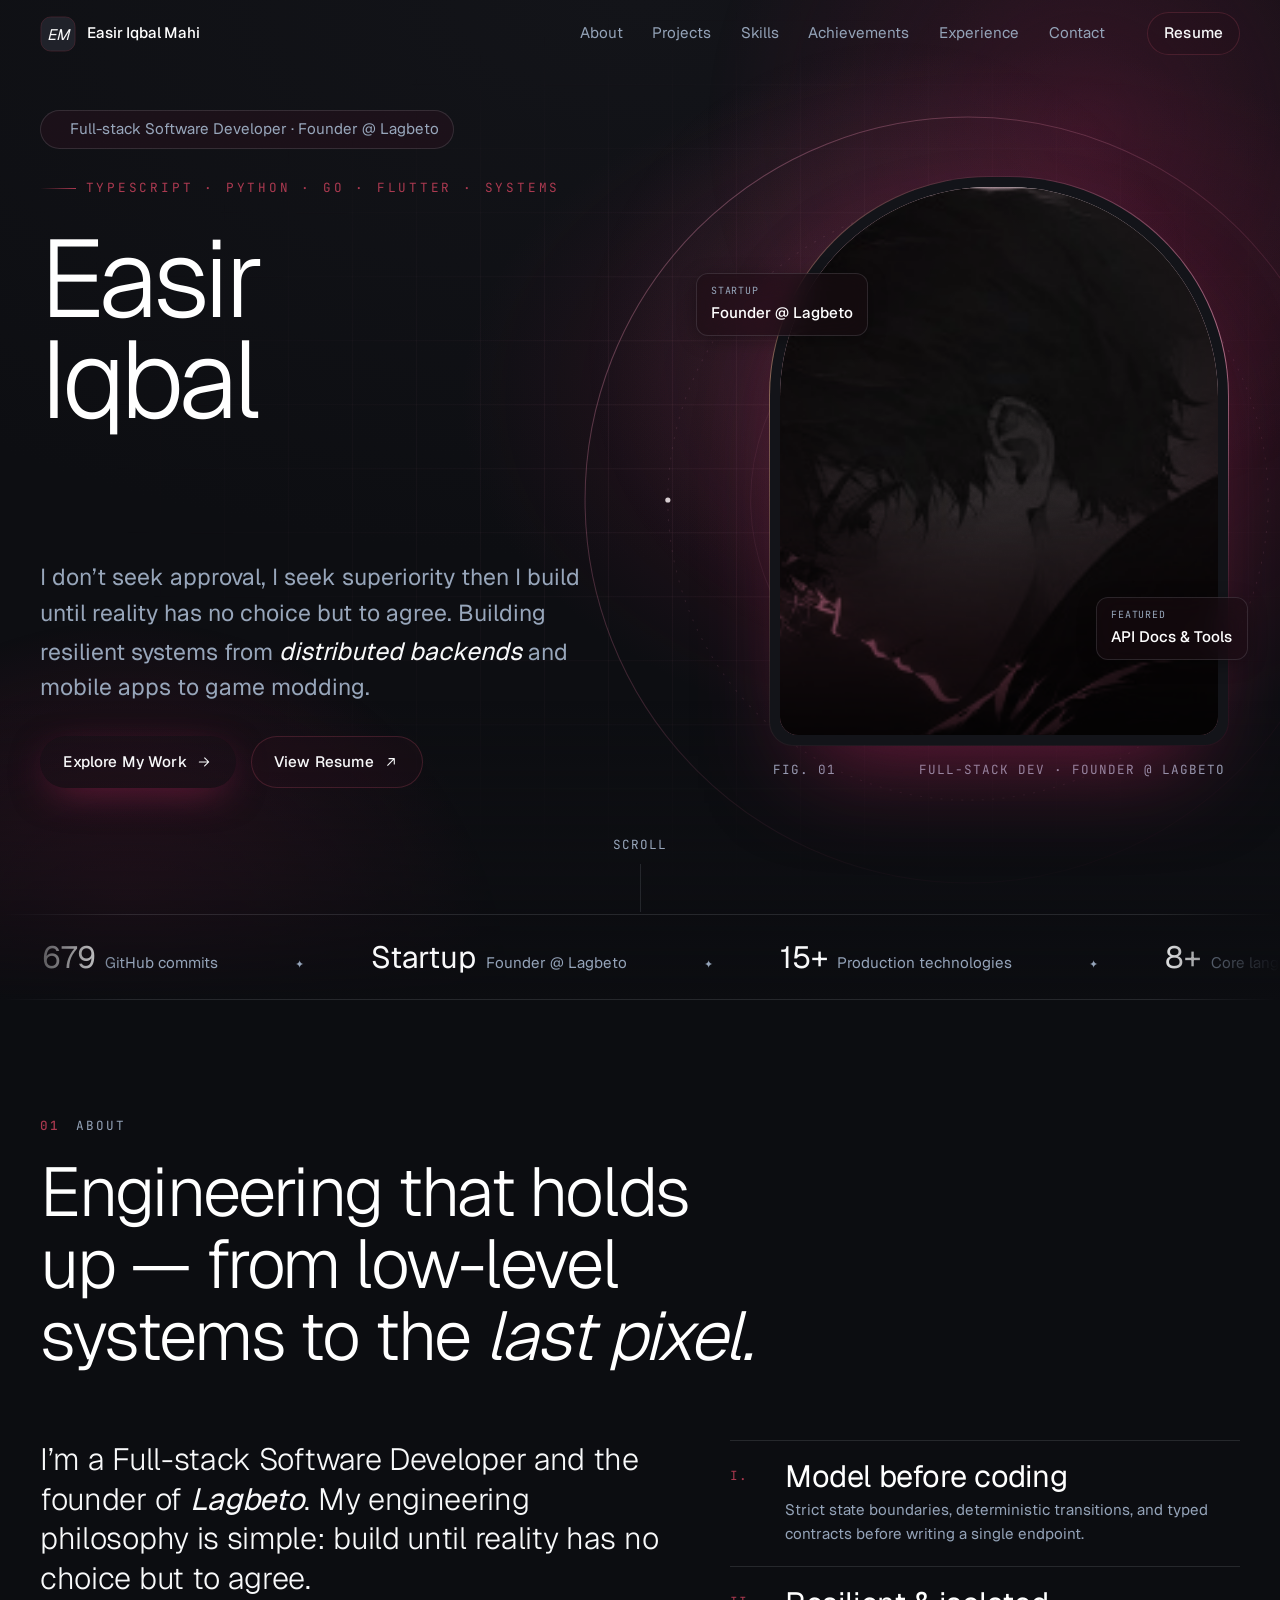
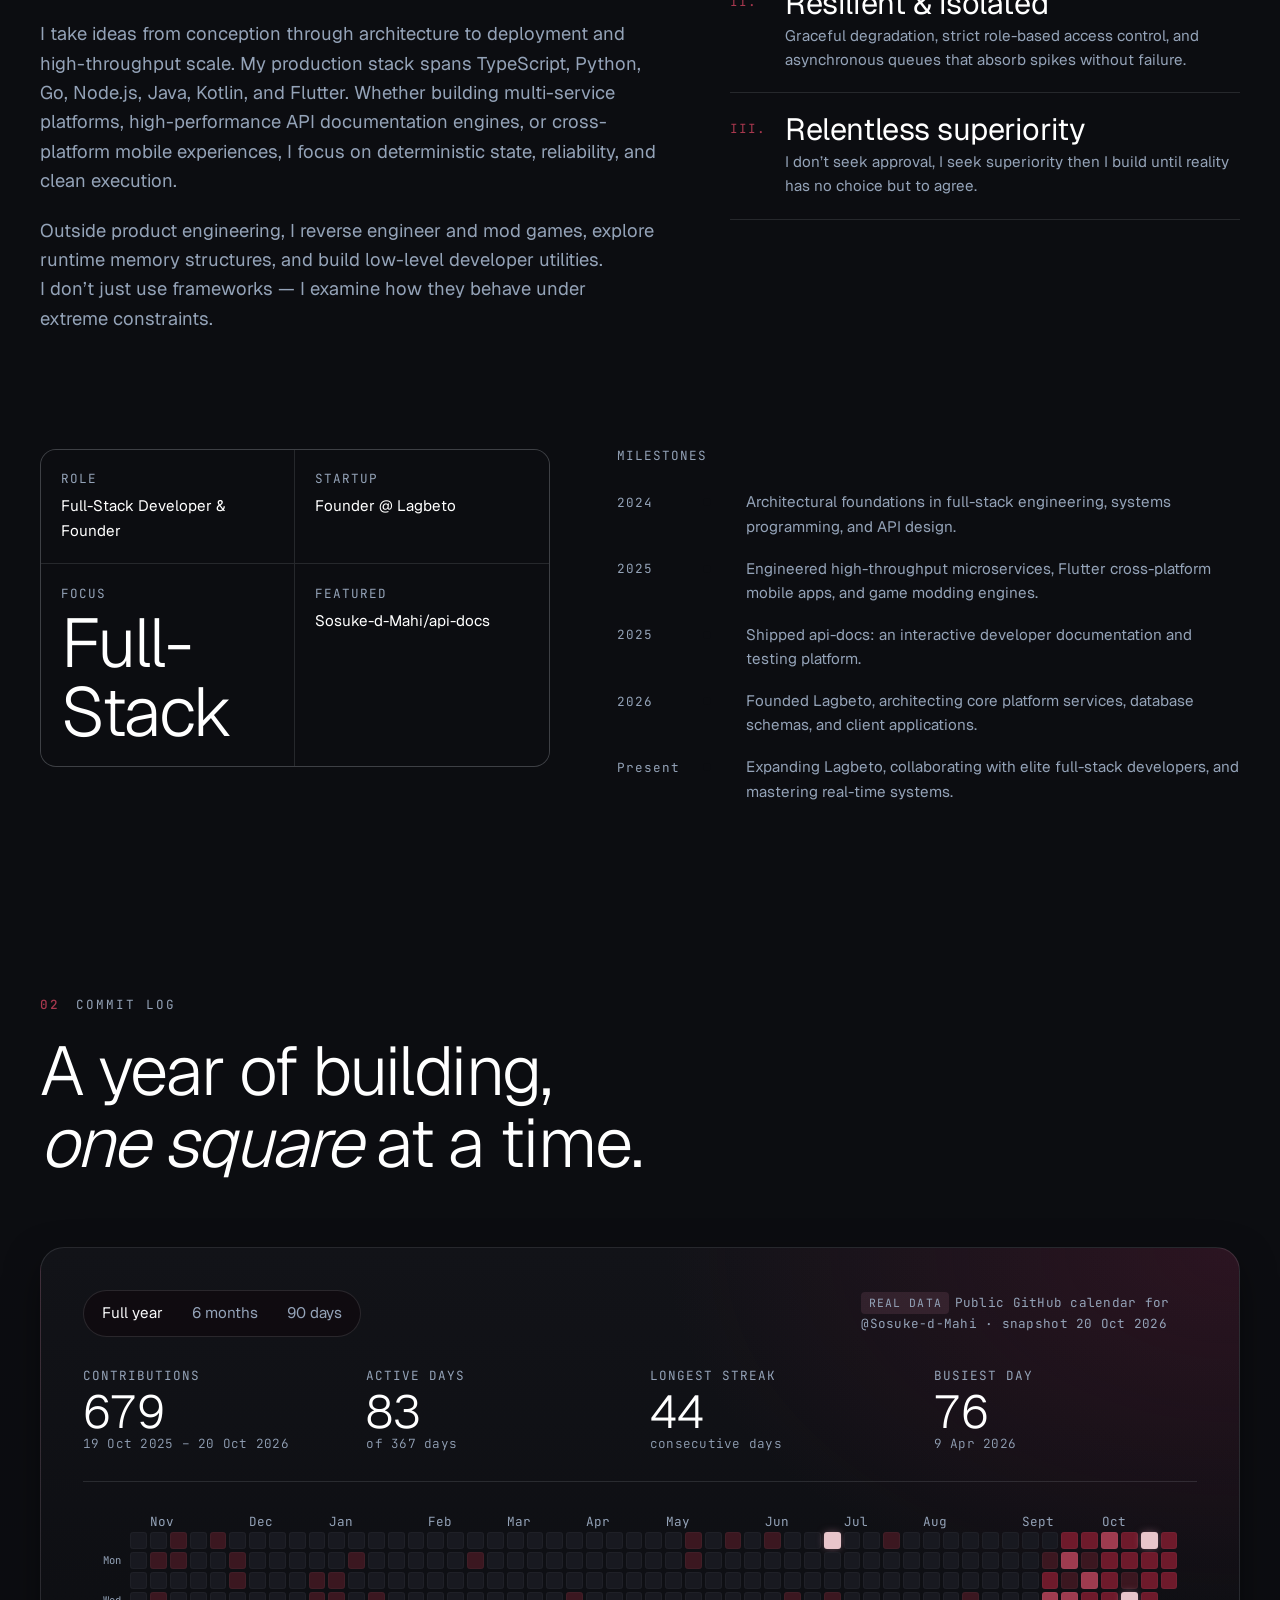
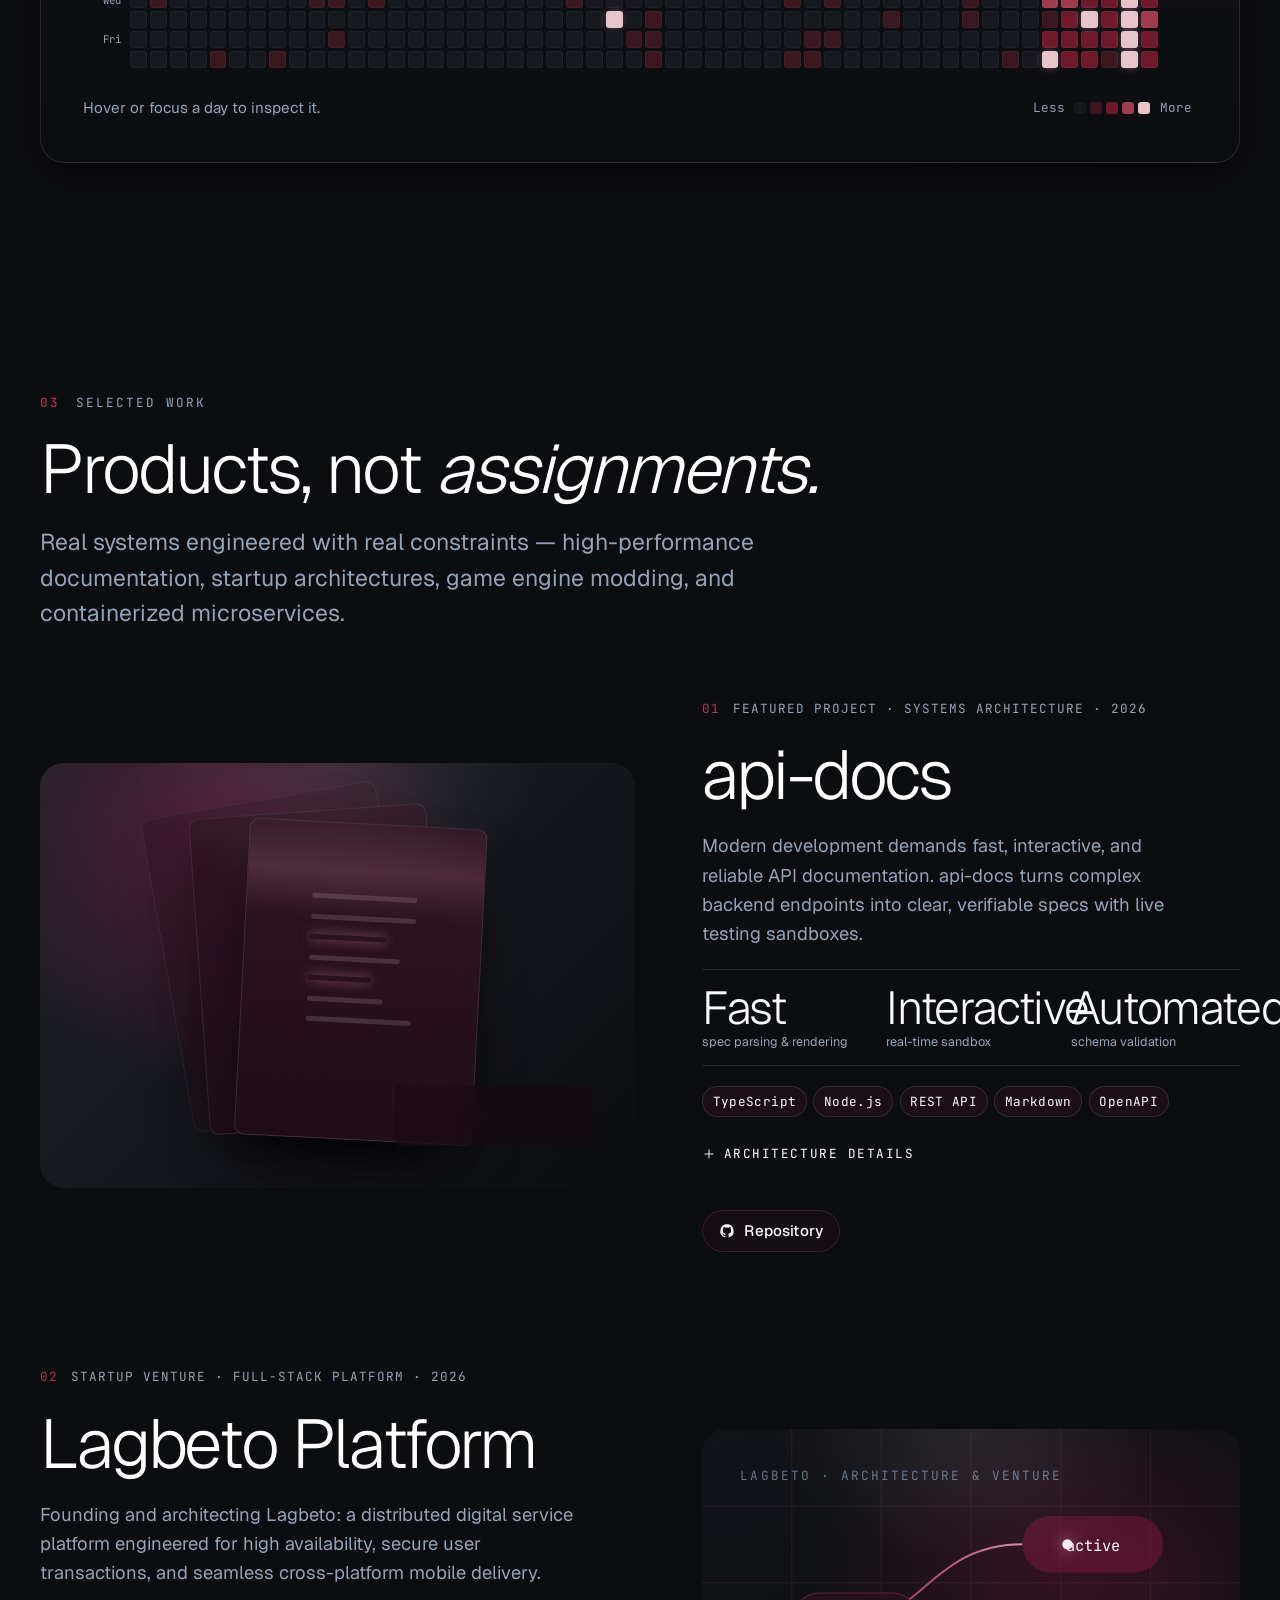
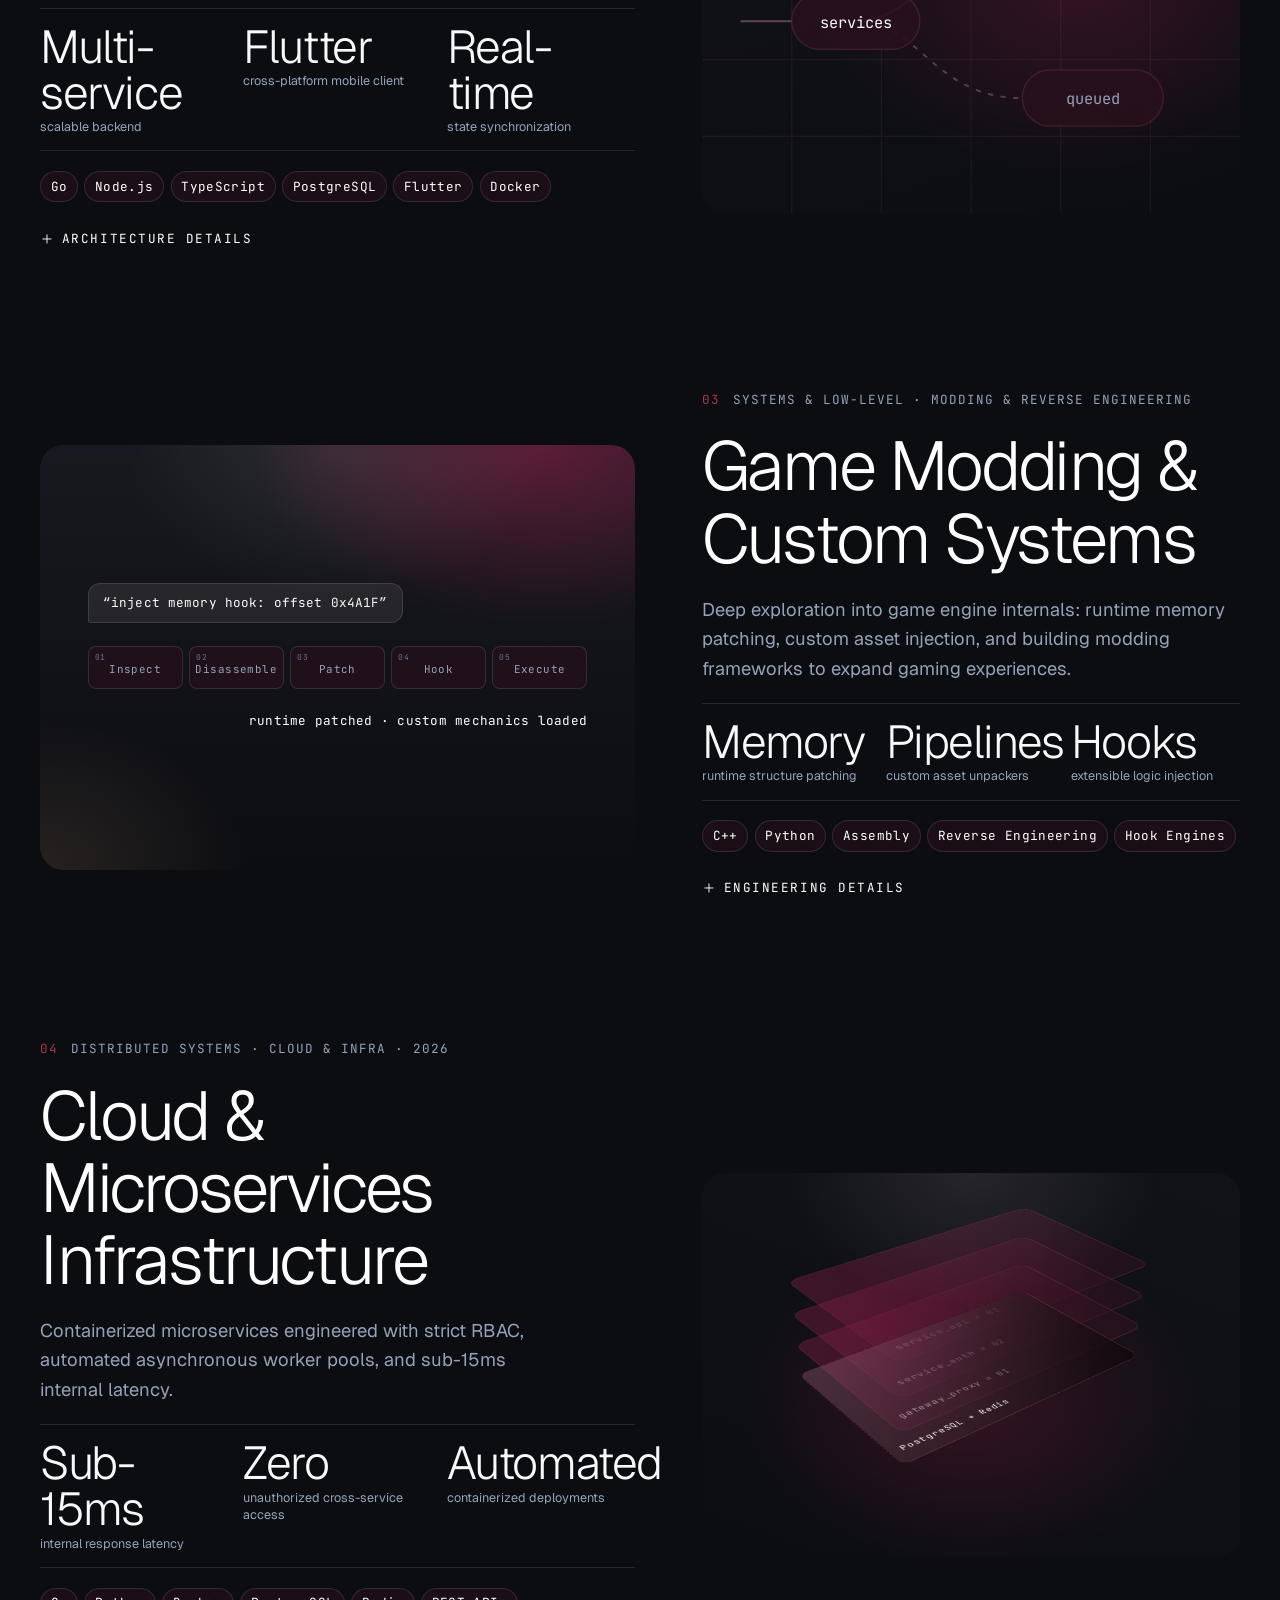
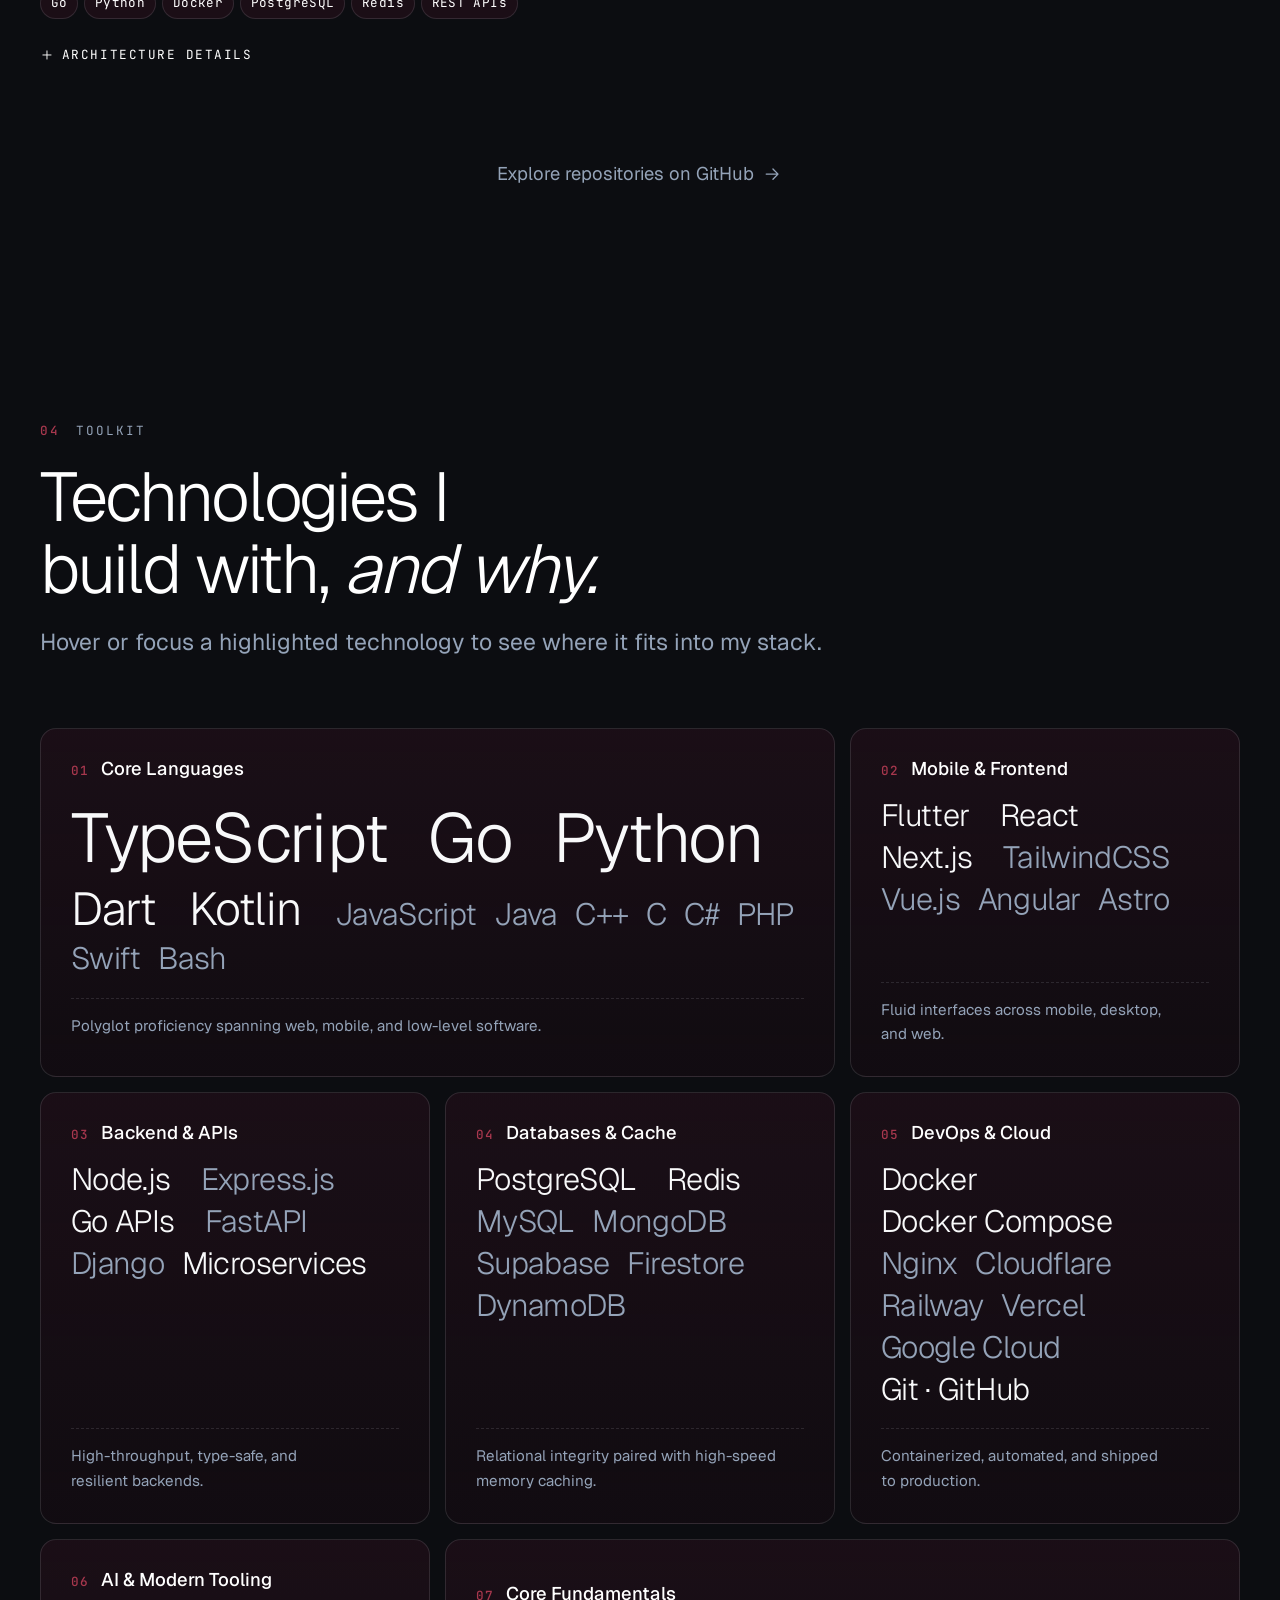
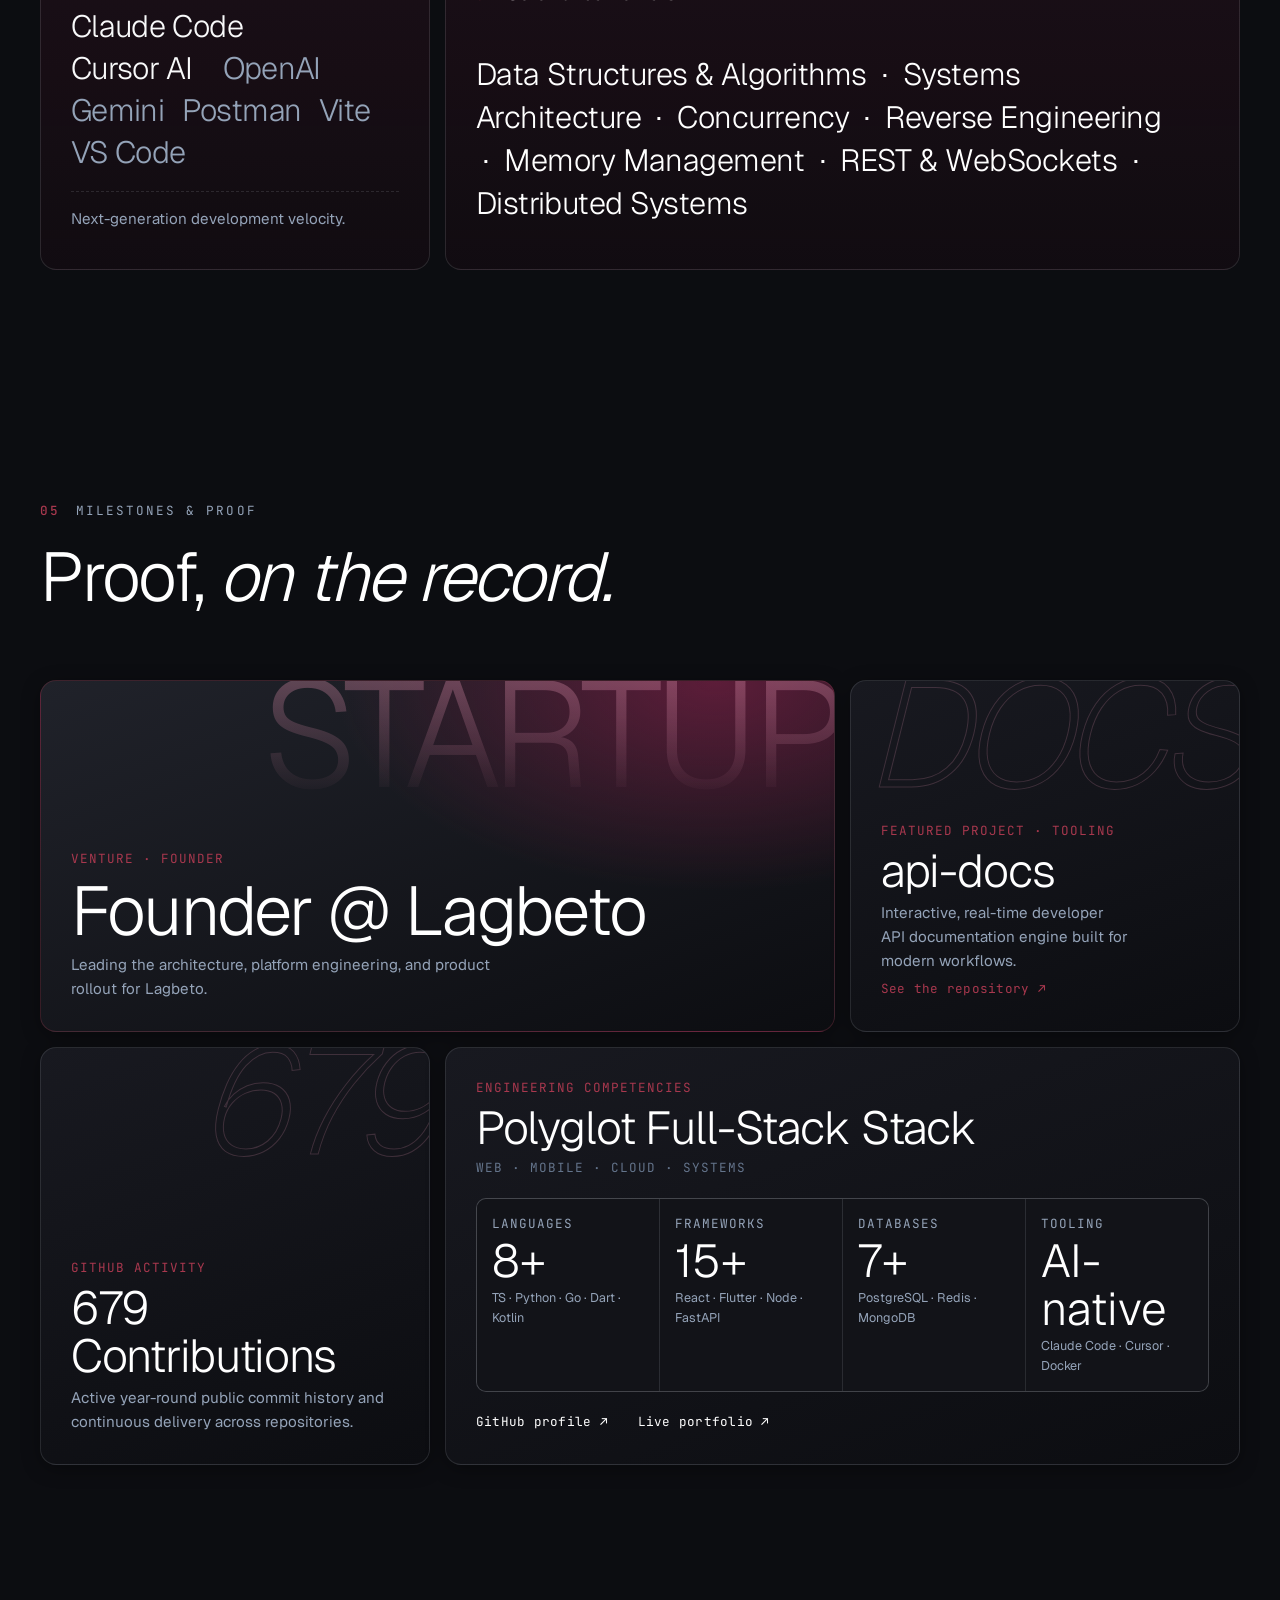
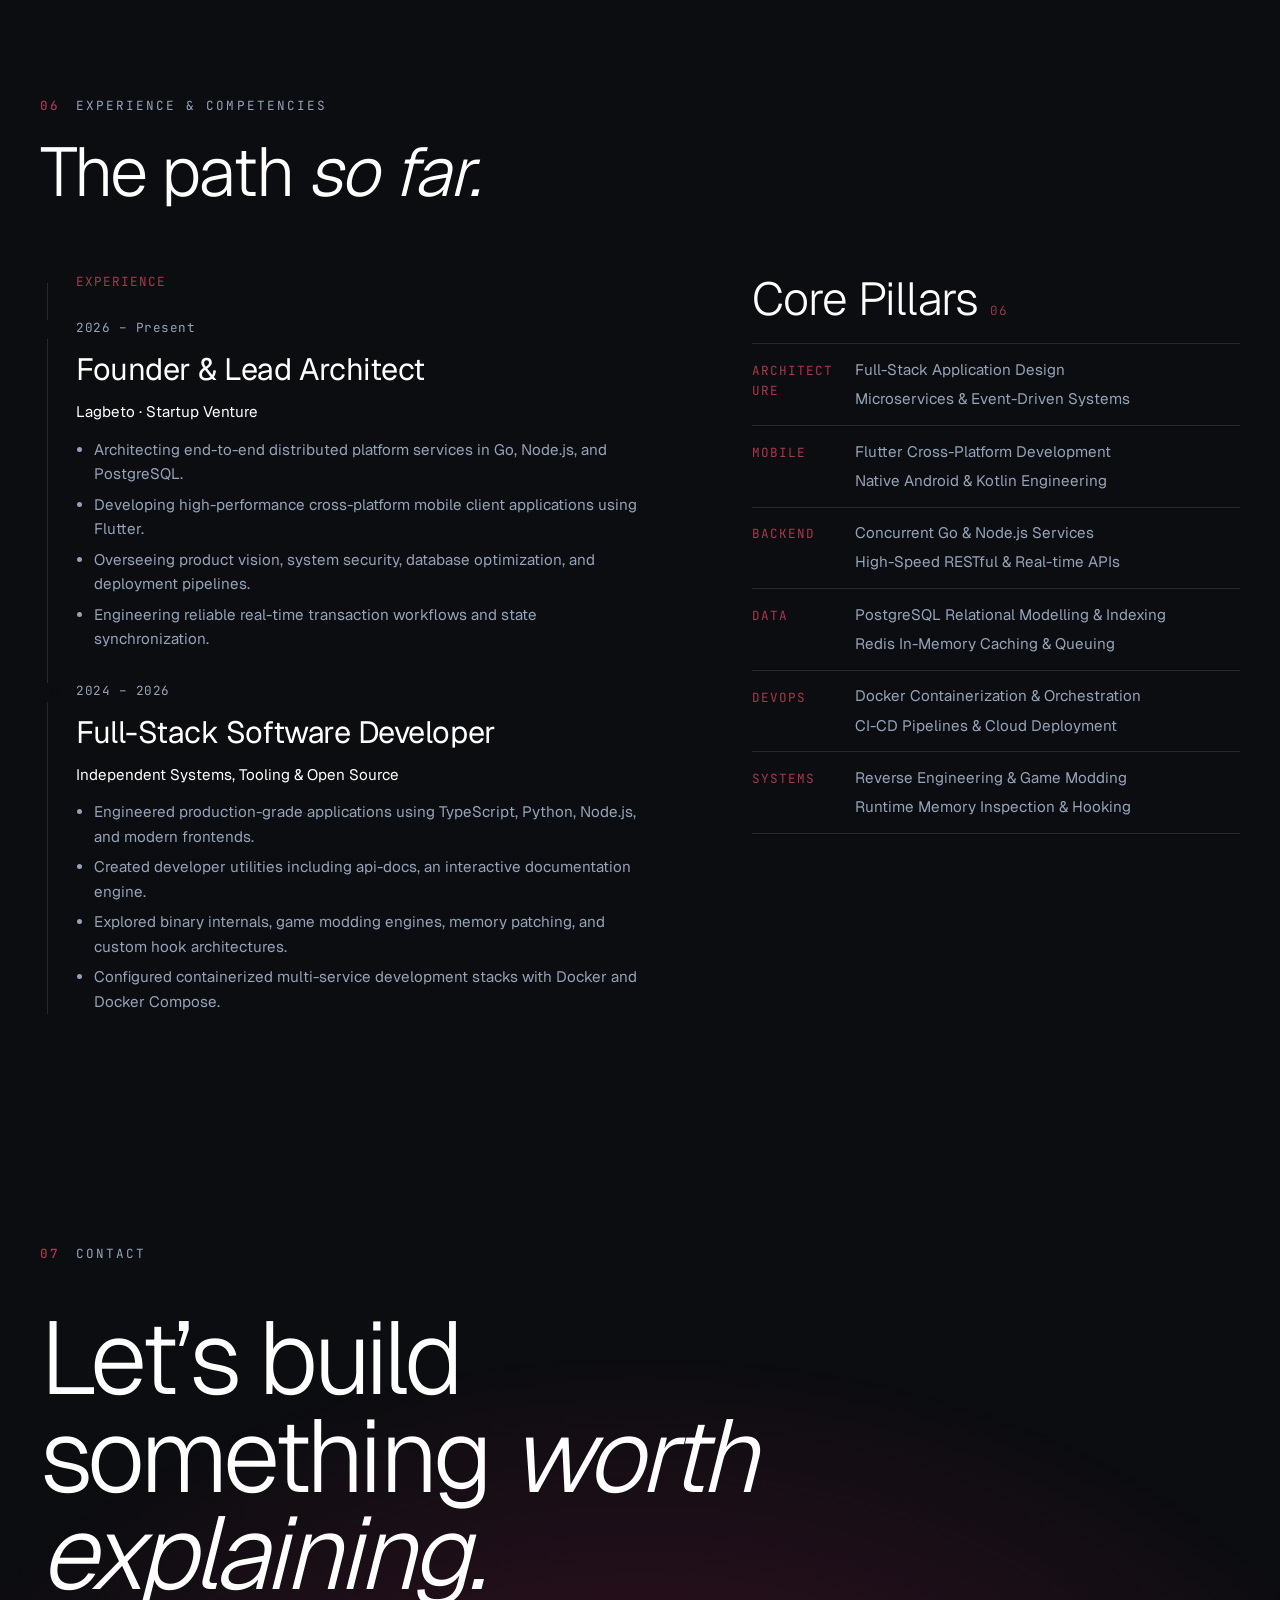
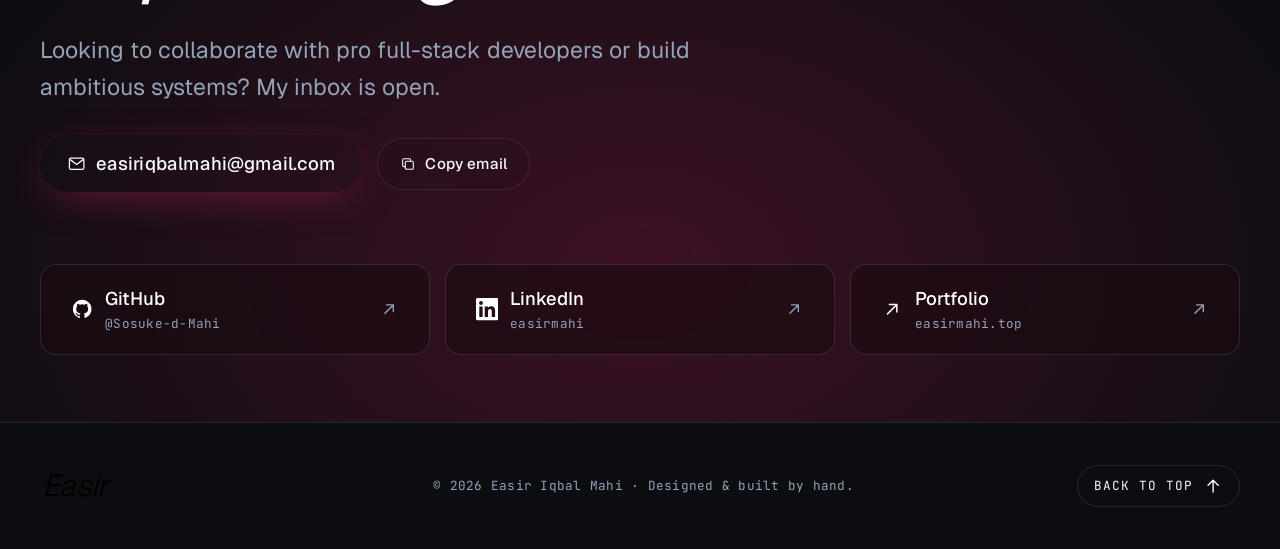
==== commit 6b71d94b: "fix: remove all slashes from section headers and text, use clean dots and dashes" ====
--- a/site/index.html
+++ b/site/index.html
@@ -621,7 +621,7 @@
               <li><span class="skill">Railway</span></li>
               <li><span class="skill">Vercel</span></li>
               <li><span class="skill">Google Cloud</span></li>
-              <li><button type="button" class="skill" data-note="Version control, branching workflows, and CI/CD pipelines.">Git / GitHub</button></li>
+              <li><button type="button" class="skill" data-note="Version control, branching workflows, and CI-CD pipelines.">Git · GitHub</button></li>
             </ul>
             <p class="panel__note" aria-live="polite">Containerized, automated, and shipped to production.</p>
           </section>
@@ -642,7 +642,7 @@
 
           <section class="panel panel--wide panel--fund" data-reveal aria-labelledby="sk-cs">
             <h3 class="panel__title" id="sk-cs"><span class="mono">07</span> Core Fundamentals</h3>
-            <p class="fund">Data Structures &amp; Algorithms <i>/</i> Systems Architecture <i>/</i> Concurrency <i>/</i> Reverse Engineering <i>/</i> Memory Management <i>/</i> REST &amp; WebSockets <i>/</i> Distributed Systems</p>
+            <p class="fund">Data Structures &amp; Algorithms <i>·</i> Systems Architecture <i>·</i> Concurrency <i>·</i> Reverse Engineering <i>·</i> Memory Management <i>·</i> REST &amp; WebSockets <i>·</i> Distributed Systems</p>
           </section>
         </div>
       </div>
@@ -769,7 +769,7 @@
               </div></li>
               <li data-reveal><span class="mono">DevOps</span><div>
                 <span>Docker Containerization &amp; Orchestration</span>
-                <span>CI/CD Pipelines &amp; Cloud Deployment</span>
+                <span>CI-CD Pipelines &amp; Cloud Deployment</span>
               </div></li>
               <li data-reveal><span class="mono">Systems</span><div>
                 <span>Reverse Engineering &amp; Game Modding</span>
--- a/site/assets/css/tokens.css
+++ b/site/assets/css/tokens.css
@@ -1,5 +1,5 @@
 /* ==========================================================================
-   Design tokens — "Burgundy After Dark"
+   Design tokens — Minimalist Dark/White with Reddish Accent
    ========================================================================== */
 
 @property --angle {
@@ -12,51 +12,54 @@
   color-scheme: dark;
 
   /* Palette */
-  --ink-950: #10070c;
-  --ink-900: #190b12;
-  --ink-850: #1f0d17;
-  --ink-800: #27101c;
-  --wine-700: #6e1738;
-  --wine-600: #941f4d;
-  --rose-300: #d88ca8;
-  --rose-200: #e9b9ca;
-  --ivory: #f6edf0;
-  --muted: #b7a5ae;
-  --faint: #8a7480;
-  --line: rgba(216, 140, 168, 0.16);
-  --line-strong: rgba(216, 140, 168, 0.32);
-  --brass: #c9a27a;
+  --ink-950: #0c0d11;
+  --ink-900: #121318;
+  --ink-850: #181920;
+  --ink-800: #20222a;
+  
+  --red-accent-dark: #6e1a2b;
+  --red-accent: #8b3a4a;
+  --red-accent-bright: #a8384e;
+  --red-accent-soft: #c97a8b;
+  --red-blush: #e8c5cb;
+  
+  --pure-white: #ffffff;
+  --ivory: #f8f9fa;
+  --muted: #94a3b8;
+  --faint: #64748b;
+  --line: rgba(226, 232, 240, 0.12);
+  --line-strong: rgba(139, 58, 74, 0.35);
 
   /* Semantic */
   --bg: var(--ink-950);
   --bg-2: var(--ink-900);
-  --surface: var(--ink-800);
-  --text: var(--ivory);
+  --surface: var(--ink-850);
+  --text: var(--pure-white);
   --text-muted: var(--muted);
-  --accent: var(--rose-300);
-  --accent-strong: var(--wine-600);
-  --focus: var(--rose-200);
+  --accent: var(--red-accent-bright);
+  --accent-strong: var(--red-accent);
+  --focus: var(--red-accent-soft);
 
-  /* Heatmap scale (near-black → wine → rose) */
-  --heat-0: #1c0c15;
-  --heat-1: #45122a;
-  --heat-2: #6e1738;
-  --heat-3: #a12556;
-  --heat-4: #e09ab4;
+  /* Heatmap scale (neutral slate → soft blush → deep crimson) */
+  --heat-0: #181920;
+  --heat-1: #3b1720;
+  --heat-2: #6e1a2b;
+  --heat-3: #9e3b4f;
+  --heat-4: #e8c5cb;
 
   /* Typography */
-  --font-display: "Fraunces", "Iowan Old Style", "Palatino Linotype", Georgia, serif;
-  --font-sans: "Geist", "Inter", ui-sans-serif, system-ui, -apple-system, "Segoe UI", sans-serif;
+  --font-display: "Geist", "Inter", -apple-system, BlinkMacSystemFont, "Segoe UI", sans-serif;
+  --font-sans: "Inter", "Geist", -apple-system, BlinkMacSystemFont, "Segoe UI", sans-serif;
   --font-mono: "JetBrains Mono", ui-monospace, "SF Mono", Menlo, Consolas, monospace;
 
-  --step--2: clamp(0.69rem, 0.66rem + 0.12vw, 0.76rem);
-  --step--1: clamp(0.8rem, 0.77rem + 0.16vw, 0.89rem);
-  --step-0: clamp(0.97rem, 0.93rem + 0.2vw, 1.08rem);
-  --step-1: clamp(1.15rem, 1.08rem + 0.36vw, 1.38rem);
-  --step-2: clamp(1.4rem, 1.26rem + 0.7vw, 1.85rem);
-  --step-3: clamp(1.8rem, 1.5rem + 1.5vw, 2.8rem);
-  --step-4: clamp(2.3rem, 1.75rem + 2.75vw, 4.2rem);
-  --step-5: clamp(3rem, 1.9rem + 5.4vw, 7.4rem);
+  --step--2: clamp(0.72rem, 0.68rem + 0.14vw, 0.8rem);
+  --step--1: clamp(0.85rem, 0.8rem + 0.2vw, 0.95rem);
+  --step-0: clamp(1rem, 0.95rem + 0.25vw, 1.15rem);
+  --step-1: clamp(1.2rem, 1.12rem + 0.4vw, 1.45rem);
+  --step-2: clamp(1.45rem, 1.32rem + 0.75vw, 1.95rem);
+  --step-3: clamp(1.85rem, 1.6rem + 1.6vw, 2.9rem);
+  --step-4: clamp(2.4rem, 1.9rem + 3vw, 4.4rem);
+  --step-5: clamp(3.2rem, 2.2rem + 5.8vw, 7.6rem);
 
   /* Spacing */
   --space-2xs: clamp(0.25rem, 0.23rem + 0.1vw, 0.31rem);
@@ -73,11 +76,11 @@
   --measure: 62ch;
 
   /* Shape & depth */
-  --radius-s: 6px;
-  --radius-m: 14px;
+  --radius-s: 8px;
+  --radius-m: 16px;
   --radius-l: 24px;
-  --shadow-1: 0 1px 0 rgba(246, 237, 240, 0.04) inset, 0 18px 40px -24px rgba(0, 0, 0, 0.8);
-  --shadow-2: 0 1px 0 rgba(246, 237, 240, 0.06) inset, 0 40px 80px -40px rgba(110, 23, 56, 0.55);
+  --shadow-1: 0 4px 20px -2px rgba(0, 0, 0, 0.4);
+  --shadow-2: 0 12px 40px -8px rgba(0, 0, 0, 0.6);
 
   /* Motion */
   --ease-out: cubic-bezier(0.16, 1, 0.3, 1);
